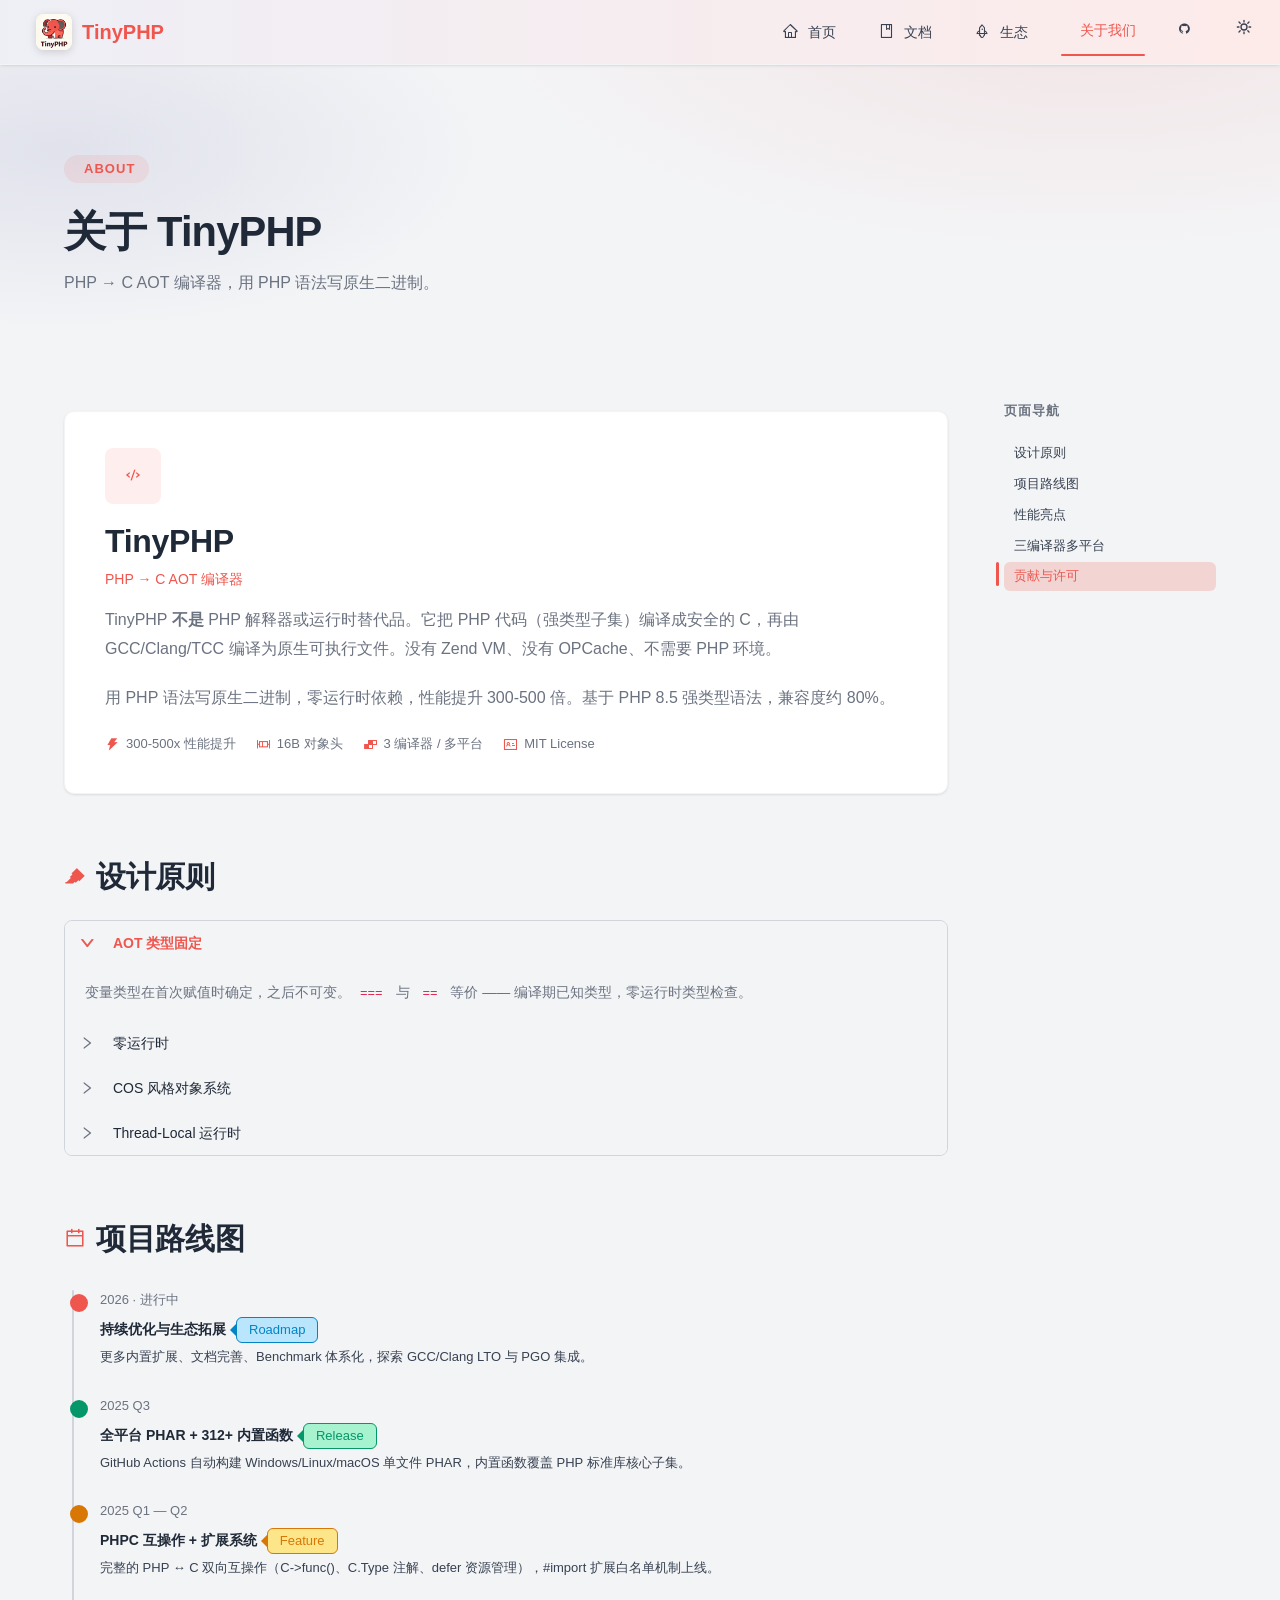
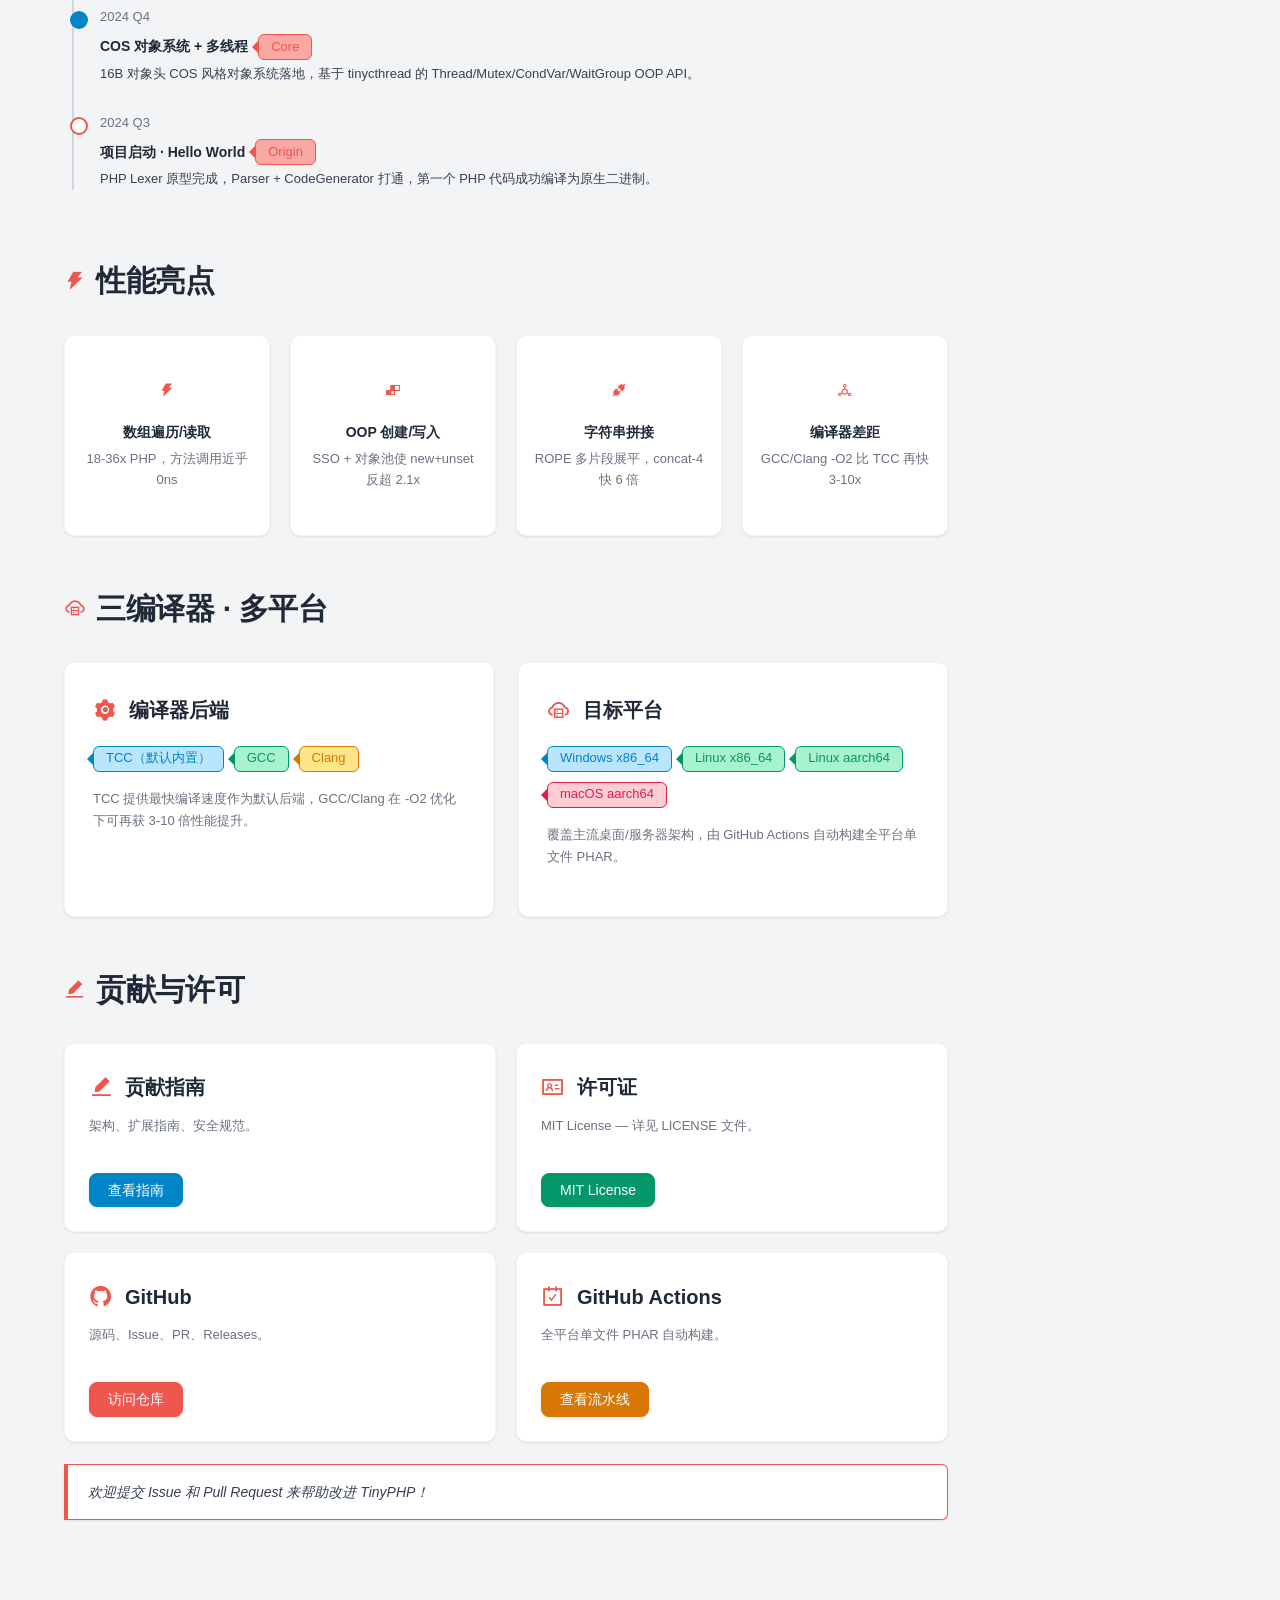
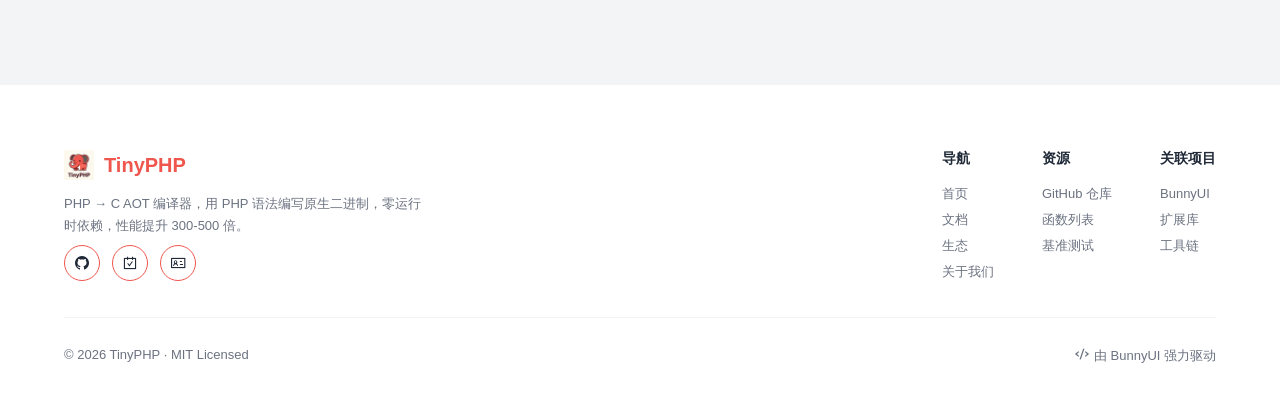
==== about.html @ 9f5d20fa "优化部分样式" ====
<!DOCTYPE html>
<html lang="zh-CN">

<head>
    <meta charset="UTF-8">
    <meta name="viewport" content="width=device-width, initial-scale=1.0">
    <title>关于我们 · TinyPHP</title>
    <meta name="keywords" content="TinyPHP 关于,设计原则,性能,编译器,平台,贡献,许可">
    <meta name="description" content="了解 TinyPHP 的项目定位、设计原则、性能亮点、编译器与平台支持，以及贡献与许可信息。">
    <!-- hash 路由：地址栏使用 入口页#/目标路径，刷新不丢失状态 -->
    <meta name="bny-spa-mode" content="hash">
    <link rel="icon" href="assets/img/TinyPHP.ico" type="image/x-icon">
    <link rel="apple-touch-icon" href="assets/img/TinyPHP.png">
    <script>
        (function () {
            var t;
            try { t = localStorage.getItem('tphp-theme'); } catch (e) { }
            // auto 或无值 → 跟随系统；light/dark → 固定
            if (t !== 'light' && t !== 'dark') {
                t = (window.matchMedia && window.matchMedia('(prefers-color-scheme: dark)').matches) ? 'dark' : 'light';
            }
            if (t === 'dark') document.documentElement.classList.add('dark');
        })();
    </script>
    <link rel="stylesheet" href="assets/prismjs/prism.css">
    <script src="assets/prismjs/prism.js"></script>
    <link rel="stylesheet" href="assets/bunny/bunny.css">
    <link rel="stylesheet" href="assets/css/theme.css?v=5">
    <script src="assets/bunny/bunny.js?v=2"></script>
    <link rel="stylesheet" href="assets/ext/spa.css">
    <script src="assets/ext/spa.js?v=2"></script>
    <link rel="stylesheet" href="assets/css/site.css?v=6">
    <link rel="stylesheet" href="assets/css/docs.css?v=6">
    <link bny-spa rel="stylesheet" href="assets/css/about.css?v=5">
</head>

<body hx-ext="bny-spa">

    <!-- ==================== 共享 Shell 勿散改 ==================== -->
    <header class="site-header">
        <div hx-ext="bny-nav" color="white">
            <div class="head">
                <a class="logo-box" href="index.html">
                    <span class="logo"><img src="assets/img/TinyPHP.png" alt="TinyPHP"></span>
                    <span>TinyPHP</span>
                </a>
            </div>
            <ul class="menu">
                <li><a class="trigger" href="index.html"><i class="bny-icon icon-home"></i><span>首页</span></a></li>
                <li><a class="trigger" href="docs.html"><i class="bny-icon icon-book"></i><span>文档</span></a></li>
                <li><a class="trigger" href="ecosystem.html"><i class="bny-icon icon-rocket"></i><span>生态</span></a>
                </li>
                <li><a class="trigger" href="about.html"><i class="bny-icon icon-info"></i><span>关于我们</span></a></li>
                <li><a class="trigger" href="https://github.com/KingBes/TinyPHP" target="_blank"
                        rel="noopener noreferrer" bny-spa-skip title="GitHub"><i
                            class="bny-icon icon-github-fill"></i></a></li>
                <li><a class="trigger" href="javascript:void(0)" id="mode-btn" bny-spa-skip title="主题模式 — 点击切换">
                        <span class="mode-icons">
                            <svg class="icon-sun" viewBox="0 0 24 24" fill="none" stroke="currentColor" stroke-width="2"
                                stroke-linecap="round" stroke-linejoin="round">
                                <circle cx="12" cy="12" r="4.5" />
                                <path
                                    d="M12 2v2.5M12 19.5V22M2 12h2.5M19.5 12H22M4.5 4.5l1.8 1.8M17.7 17.7l1.8 1.8M19.5 4.5l-1.8 1.8M6.3 17.7l-1.8 1.8" />
                            </svg>
                            <svg class="icon-moon" viewBox="0 0 24 24" fill="none" stroke="currentColor"
                                stroke-width="2" stroke-linecap="round" stroke-linejoin="round">
                                <path d="M20 14.5A8 8 0 1 1 9.5 4a6.5 6.5 0 0 0 10.5 10.5z" />
                            </svg>
                        </span>
                    </a></li>
            </ul>
        </div>
    </header>

    <main bny-view>
        <!-- ==================== 关于页内容 ==================== -->

        <!-- 页头 -->
        <section class="page-hero">
            <div class="site-container">
                <span class="eyebrow"><i class="bny-icon icon-info"></i> About</span>
                <h1 class="section-title">关于 TinyPHP</h1>
                <p class="section-subtitle">PHP → C AOT 编译器，用 PHP 语法写原生二进制。</p>
            </div>
        </section>

        <!-- 主体双栏 -->
        <section class="section section--tight">
            <div class="site-container">
                <div class="about-layout">
                    <!-- ========== 左侧主内容 ========== -->
                    <div class="about-main">

                        <!-- 项目定位卡 -->
                        <div class="bny-card intro-card">
                            <div class="intro-body">
                                <div class="intro-icon"><i class="bny-icon icon-code"></i></div>
                                <h2 class="intro-title">TinyPHP</h2>
                                <p class="intro-role">PHP → C AOT 编译器</p>
                                <p class="intro-desc">
                                    TinyPHP <strong>不是</strong> PHP 解释器或运行时替代品。它把 PHP 代码（强类型子集）编译成安全的 C，再由 GCC/Clang/TCC
                                    编译为原生可执行文件。没有 Zend VM、没有 OPCache、不需要 PHP 环境。
                                </p>
                                <p class="intro-desc">
                                    用 PHP 语法写原生二进制，零运行时依赖，性能提升 300-500 倍。基于 PHP 8.5 强类型语法，兼容度约 80%。
                                </p>
                                <div class="intro-meta">
                                    <span class="meta-line"><i class="bny-icon icon-thunderbolt-fill"></i> 300-500x
                                        性能提升</span>
                                    <span class="meta-line"><i class="bny-icon icon-boxplot"></i> 16B 对象头</span>
                                    <span class="meta-line"><i class="bny-icon icon-build-fill"></i> 3 编译器 / 多平台</span>
                                    <span class="meta-line"><i class="bny-icon icon-idcard"></i> MIT License</span>
                                </div>
                            </div>
                        </div>

                        <!-- 设计原则 -->
                        <div class="about-section" id="principles">
                            <div class="about-section-head">
                                <i class="bny-icon icon-highlight-fill"></i>
                                <h2>设计原则</h2>
                            </div>
                            <div hx-ext="bny-collapse" class="about-collapse">
                                <div class="item show">
                                    <div class="title">AOT 类型固定</div>
                                    <div class="content">
                                        <p>变量类型在首次赋值时确定，之后不可变。<code>===</code> 与 <code>==</code> 等价 —— 编译期已知类型，零运行时类型检查。
                                        </p>
                                    </div>
                                </div>
                                <div class="item">
                                    <div class="title">零运行时</div>
                                    <div class="content">
                                        <p>无 Zend VM、无 OPCache、无解释器。生成纯 C 代码，由系统编译器产出独立二进制，目标机器无需任何 PHP 运行时。</p>
                                    </div>
                                </div>
                                <div class="item">
                                    <div class="title">COS 风格对象系统</div>
                                    <div class="content">
                                        <p>对象头仅 16 字节（比 PHP ~80B 精简 5 倍），struct 嵌套继承零开销，VTable 直接函数指针调用，作用域结束自动
                                            <code>__destruct</code>。
                                        </p>
                                    </div>
                                </div>
                                <div class="item">
                                    <div class="title">Thread-Local 运行时</div>
                                    <div class="content">
                                        <p>每线程独立 str_pool/arr_pool/obj_pool，无锁竞争。基于 tinycthread 跨平台线程库，提供 OOP 风格
                                            Thread/Mutex/CondVar/WaitGroup API。</p>
                                    </div>
                                </div>
                            </div>
                        </div>

                        <!-- 项目路线图 -->
                        <div class="about-section" id="roadmap">
                            <div class="about-section-head">
                                <i class="bny-icon icon-calendar"></i>
                                <h2>项目路线图</h2>
                            </div>
                            <div class="bny-timeline about-timeline">
                                <div class="bny-timeline-item is-primary">
                                    <div class="bny-timeline-node"></div>
                                    <div class="bny-timestamp">2026 · 进行中</div>
                                    <div class="bny-timeline-title">
                                        持续优化与生态拓展
                                        <span class="bny-tag" color="blue">Roadmap</span>
                                    </div>
                                    <div class="bny-timeline-content">
                                        更多内置扩展、文档完善、Benchmark 体系化，探索 GCC/Clang LTO 与 PGO 集成。
                                    </div>
                                </div>
                                <div class="bny-timeline-item is-success">
                                    <div class="bny-timeline-node"></div>
                                    <div class="bny-timestamp">2025 Q3</div>
                                    <div class="bny-timeline-title">
                                        全平台 PHAR + 312+ 内置函数
                                        <span class="bny-tag" color="green">Release</span>
                                    </div>
                                    <div class="bny-timeline-content">
                                        GitHub Actions 自动构建 Windows/Linux/macOS 单文件 PHAR，内置函数覆盖 PHP 标准库核心子集。
                                    </div>
                                </div>
                                <div class="bny-timeline-item is-warning">
                                    <div class="bny-timeline-node"></div>
                                    <div class="bny-timestamp">2025 Q1 — Q2</div>
                                    <div class="bny-timeline-title">
                                        PHPC 互操作 + 扩展系统
                                        <span class="bny-tag" color="yellow">Feature</span>
                                    </div>
                                    <div class="bny-timeline-content">
                                        完整的 PHP ↔ C 双向互操作（C-&gt;func()、C.Type 注解、defer 资源管理），#import 扩展白名单机制上线。
                                    </div>
                                </div>
                                <div class="bny-timeline-item is-info">
                                    <div class="bny-timeline-node"></div>
                                    <div class="bny-timestamp">2024 Q4</div>
                                    <div class="bny-timeline-title">
                                        COS 对象系统 + 多线程
                                        <span class="bny-tag">Core</span>
                                    </div>
                                    <div class="bny-timeline-content">
                                        16B 对象头 COS 风格对象系统落地，基于 tinycthread 的 Thread/Mutex/CondVar/WaitGroup OOP API。
                                    </div>
                                </div>
                                <div class="bny-timeline-item">
                                    <div class="bny-timeline-node"></div>
                                    <div class="bny-timestamp">2024 Q3</div>
                                    <div class="bny-timeline-title">
                                        项目启动 · Hello World
                                        <span class="bny-tag">Origin</span>
                                    </div>
                                    <div class="bny-timeline-content">
                                        PHP Lexer 原型完成，Parser + CodeGenerator 打通，第一个 PHP 代码成功编译为原生二进制。
                                    </div>
                                </div>
                            </div>
                        </div>

                        <!-- 性能亮点 -->
                        <div class="about-section" id="performance">
                            <div class="about-section-head">
                                <i class="bny-icon icon-thunderbolt-fill"></i>
                                <h2>性能亮点</h2>
                            </div>
                            <div class="perf-grid">
                                <div class="bny-card perf-card" model="transition">
                                    <div class="body">
                                        <div class="perf-icon"><i class="bny-icon icon-thunderbolt-fill"></i></div>
                                        <h3 class="perf-title">数组遍历/读取</h3>
                                        <p class="perf-desc">18-36x PHP，方法调用近乎 0ns</p>
                                    </div>
                                </div>
                                <div class="bny-card perf-card" model="transition">
                                    <div class="body">
                                        <div class="perf-icon"><i class="bny-icon icon-build-fill"></i></div>
                                        <h3 class="perf-title">OOP 创建/写入</h3>
                                        <p class="perf-desc">SSO + 对象池使 new+unset 反超 2.1x</p>
                                    </div>
                                </div>
                                <div class="bny-card perf-card" model="transition">
                                    <div class="body">
                                        <div class="perf-icon"><i class="bny-icon icon-api-fill"></i></div>
                                        <h3 class="perf-title">字符串拼接</h3>
                                        <p class="perf-desc">ROPE 多片段展平，concat-4 快 6 倍</p>
                                    </div>
                                </div>
                                <div class="bny-card perf-card" model="transition">
                                    <div class="body">
                                        <div class="perf-icon"><i class="bny-icon icon-deploymentunit"></i></div>
                                        <h3 class="perf-title">编译器差距</h3>
                                        <p class="perf-desc">GCC/Clang -O2 比 TCC 再快 3-10x</p>
                                    </div>
                                </div>
                            </div>
                        </div>

                        <!-- 三编译器四平台 -->
                        <div class="about-section" id="platforms">
                            <div class="about-section-head">
                                <i class="bny-icon icon-cloud-server"></i>
                                <h2>三编译器 · 多平台</h2>
                            </div>
                            <div class="platform-grid">
                                <div class="bny-card platform-card" model="transition">
                                    <div class="body">
                                        <div class="platform-head">
                                            <i class="bny-icon icon-setting-fill"></i>
                                            <h3>编译器后端</h3>
                                        </div>
                                        <div class="platform-tags">
                                            <span class="bny-tag" color="blue">TCC（默认内置）</span>
                                            <span class="bny-tag" color="green">GCC</span>
                                            <span class="bny-tag" color="yellow">Clang</span>
                                        </div>
                                        <p class="platform-desc">TCC 提供最快编译速度作为默认后端，GCC/Clang 在 -O2 优化下可再获 3-10 倍性能提升。
                                        </p>
                                    </div>
                                </div>
                                <div class="bny-card platform-card" model="transition">
                                    <div class="body">
                                        <div class="platform-head">
                                            <i class="bny-icon icon-cloud-server"></i>
                                            <h3>目标平台</h3>
                                        </div>
                                        <div class="platform-tags">
                                            <span class="bny-tag" color="blue">Windows x86_64</span>
                                            <span class="bny-tag" color="green">Linux x86_64</span>
                                            <span class="bny-tag" color="green">Linux aarch64</span>
                                            <span class="bny-tag" color="red">macOS aarch64</span>
                                        </div>
                                        <p class="platform-desc">覆盖主流桌面/服务器架构，由 GitHub Actions 自动构建全平台单文件 PHAR。</p>
                                    </div>
                                </div>
                            </div>
                        </div>

                        <!-- 贡献与许可 -->
                        <div class="about-section" id="contribute">
                            <div class="about-section-head">
                                <i class="bny-icon icon-edit-fill"></i>
                                <h2>贡献与许可</h2>
                            </div>
                            <div class="links-matrix">
                                <a class="bny-card link-card" model="transition"
                                    href="https://github.com/KingBes/TinyPHP/blob/main/CONTRIBUTING.md" target="_blank"
                                    rel="noopener noreferrer" bny-spa-skip>
                                    <div class="body">
                                        <div class="link-head">
                                            <i class="bny-icon icon-edit-fill"></i>
                                            <span class="link-title">贡献指南</span>
                                        </div>
                                        <span class="link-desc">架构、扩展指南、安全规范。</span>
                                        <button class="bny-btn" color="blue" type="button">查看指南</button>
                                    </div>
                                </a>
                                <a class="bny-card link-card" model="transition"
                                    href="https://github.com/KingBes/TinyPHP/blob/main/LICENSE" target="_blank"
                                    rel="noopener noreferrer" bny-spa-skip>
                                    <div class="body">
                                        <div class="link-head">
                                            <i class="bny-icon icon-idcard"></i>
                                            <span class="link-title">许可证</span>
                                        </div>
                                        <span class="link-desc">MIT License — 详见 LICENSE 文件。</span>
                                        <button class="bny-btn" color="green" type="button">MIT License</button>
                                    </div>
                                </a>
                                <a class="bny-card link-card" model="transition"
                                    href="https://github.com/KingBes/TinyPHP" target="_blank" rel="noopener noreferrer"
                                    bny-spa-skip>
                                    <div class="body">
                                        <div class="link-head">
                                            <i class="bny-icon icon-github-fill"></i>
                                            <span class="link-title">GitHub</span>
                                        </div>
                                        <span class="link-desc">源码、Issue、PR、Releases。</span>
                                        <button class="bny-btn" type="button">访问仓库</button>
                                    </div>
                                </a>
                                <a class="bny-card link-card" model="transition"
                                    href="https://github.com/KingBes/TinyPHP/actions" target="_blank"
                                    rel="noopener noreferrer" bny-spa-skip>
                                    <div class="body">
                                        <div class="link-head">
                                            <i class="bny-icon icon-carryout"></i>
                                            <span class="link-title">GitHub Actions</span>
                                        </div>
                                        <span class="link-desc">全平台单文件 PHAR 自动构建。</span>
                                        <button class="bny-btn" color="yellow" type="button">查看流水线</button>
                                    </div>
                                </a>
                            </div>

                            <blockquote class="bny-blockquote" style="margin-top: 32px;">
                                欢迎提交 Issue 和 Pull Request 来帮助改进 TinyPHP！
                            </blockquote>
                        </div>

                    </div>

                    <!-- ========== 右侧锚点导航 ========== -->
                    <aside class="about-aside">
                        <p class="aside-title">页面导航</p>
                        <div hx-ext="bny-anchor" rail class="anchor-box">
                            <div class="link" anchor="#principles">设计原则</div>
                            <div class="link" anchor="#roadmap">项目路线图</div>
                            <div class="link" anchor="#performance">性能亮点</div>
                            <div class="link" anchor="#platforms">三编译器多平台</div>
                            <div class="link" anchor="#contribute">贡献与许可</div>
                        </div>
                    </aside>

                </div>
            </div>
        </section>

    </main>

    <!-- ==================== 共享页脚 ==================== -->
    <footer class="site-footer">
        <div class="site-container">
            <div class="footer-grid">
                <div class="footer-brand">
                    <div class="logo-line"><img src="assets/img/TinyPHP.png" alt="TinyPHP"><span>TinyPHP</span></div>
                    <p>PHP → C AOT 编译器，用 PHP 语法编写原生二进制，零运行时依赖，性能提升 300-500 倍。</p>
                    <div class="footer-social">
                        <a class="bny-btn" model="border circle" href="https://github.com/KingBes/TinyPHP"
                            target="_blank" rel="noopener noreferrer" bny-spa-skip title="GitHub"><i
                                class="bny-icon icon-github-fill"></i></a>
                        <a class="bny-btn" model="border circle" href="https://github.com/KingBes/TinyPHP/actions"
                            target="_blank" rel="noopener noreferrer" bny-spa-skip title="CI 构建"><i
                                class="bny-icon icon-carryout"></i></a>
                        <a class="bny-btn" model="border circle"
                            href="https://github.com/KingBes/TinyPHP/blob/main/LICENSE" target="_blank"
                            rel="noopener noreferrer" bny-spa-skip title="MIT 许可证"><i
                                class="bny-icon icon-idcard"></i></a>
                    </div>
                </div>
                <div class="footer-links">
                    <div class="footer-col">
                        <h4>导航</h4><a href="index.html">首页</a><a href="docs.html">文档</a><a
                            href="ecosystem.html">生态</a><a href="about.html">关于我们</a>
                    </div>
                    <div class="footer-col">
                        <h4>资源</h4><a href="https://github.com/KingBes/TinyPHP" target="_blank"
                            rel="noopener noreferrer" bny-spa-skip>GitHub 仓库</a><a
                            href="https://github.com/KingBes/TinyPHP/blob/main/FUNCTIONS.md" target="_blank"
                            rel="noopener noreferrer" bny-spa-skip>函数列表</a><a
                            href="https://github.com/KingBes/TinyPHP/blob/main/BENCHMARK_RESULTS.md" target="_blank"
                            rel="noopener noreferrer" bny-spa-skip>基准测试</a>
                    </div>
                    <div class="footer-col">
                        <h4>关联项目</h4><a href="https://github.com/workbunny/bunny.ui" target="_blank"
                            rel="noopener noreferrer" bny-spa-skip>BunnyUI</a><a href="ecosystem.html">扩展库</a><a
                            href="ecosystem.html">工具链</a>
                    </div>
                </div>
            </div>
            <div class="footer-bottom">
                <span>© 2026 TinyPHP · MIT Licensed</span>
                <span><i class="bny-icon icon-code"></i> 由 BunnyUI 强力驱动</span>
            </div>
        </div>
    </footer>

    <script src="assets/js/site.js?v=10"></script>
</body>

</html>
---- assets/prismjs/prism.css ----
/* PrismJS 1.30.0
https://prismjs.com/download#themes=prism&languages=markup+css+clike+javascript+markup-templating+php */
code[class*=language-],pre[class*=language-]{color:#000;background:0 0;text-shadow:0 1px #fff;font-family:Consolas,Monaco,'Andale Mono','Ubuntu Mono',monospace;font-size:1em;text-align:left;white-space:pre;word-spacing:normal;word-break:normal;word-wrap:normal;line-height:1.5;-moz-tab-size:4;-o-tab-size:4;tab-size:4;-webkit-hyphens:none;-moz-hyphens:none;-ms-hyphens:none;hyphens:none}code[class*=language-] ::-moz-selection,code[class*=language-]::-moz-selection,pre[class*=language-] ::-moz-selection,pre[class*=language-]::-moz-selection{text-shadow:none;background:#b3d4fc}code[class*=language-] ::selection,code[class*=language-]::selection,pre[class*=language-] ::selection,pre[class*=language-]::selection{text-shadow:none;background:#b3d4fc}@media print{code[class*=language-],pre[class*=language-]{text-shadow:none}}pre[class*=language-]{padding:1em;margin:.5em 0;overflow:auto}:not(pre)>code[class*=language-],pre[class*=language-]{background:#f5f2f0}:not(pre)>code[class*=language-]{padding:.1em;border-radius:.3em;white-space:normal}.token.cdata,.token.comment,.token.doctype,.token.prolog{color:#708090}.token.punctuation{color:#999}.token.namespace{opacity:.7}.token.boolean,.token.constant,.token.deleted,.token.number,.token.property,.token.symbol,.token.tag{color:#905}.token.attr-name,.token.builtin,.token.char,.token.inserted,.token.selector,.token.string{color:#690}.language-css .token.string,.style .token.string,.token.entity,.token.operator,.token.url{color:#9a6e3a;background:hsla(0,0%,100%,.5)}.token.atrule,.token.attr-value,.token.keyword{color:#07a}.token.class-name,.token.function{color:#dd4a68}.token.important,.token.regex,.token.variable{color:#e90}.token.bold,.token.important{font-weight:700}.token.italic{font-style:italic}.token.entity{cursor:help}
---- assets/bunny/bunny.css ----
html{--default: #5E4F42;--default-middle: #7D6E5E;--default-shallow: #B8A898;--green: #059669;--green-middle: #10B981;--green-shallow: #A7F3D0;--blue: #0284C7;--blue-middle: #38BDF8;--blue-shallow: #BAE6FD;--yellow: #D97706;--yellow-middle: #F59E0B;--yellow-shallow: #FDE68A;--red: #E11D48;--red-middle: #FB7185;--red-shallow: #FECDD3;--gray: #9CA3AF;--gray-middle: #D1D5DB;--gray-shallow: #F3F4F6;--white: #FFFFFF;--white-middle: #F9FAFB;--white-shallow: #F3F4F6;--black: #1F2937;--black-middle: #374151;--black-shallow: #6B7280;--white-common: #FFFFFF;--white-common-middle: #F9FAFB;--white-common-shallow: #F3F4F6;--black-common: #1F2937;--black-common-middle: #374151;--black-common-shallow: #6B7280;--default-alpha-10: rgba(94, 79, 66, .1);--default-alpha-20: rgba(94, 79, 66, .2);--default-alpha-30: rgba(94, 79, 66, .3);--green-alpha-10: rgba(5, 150, 105, .08);--green-alpha-20: rgba(5, 150, 105, .15);--blue-alpha-10: rgba(2, 132, 199, .08);--yellow-alpha-10: rgba(217, 119, 6, .08);--red-alpha-10: rgba(225, 29, 72, .08);--black-alpha-05: rgba(0, 0, 0, .05);--black-alpha-08: rgba(0, 0, 0, .08);--black-alpha-10: rgba(0, 0, 0, .1);--black-alpha-15: rgba(0, 0, 0, .15);--black-alpha-20: rgba(0, 0, 0, .2);--black-alpha-25: rgba(0, 0, 0, .25);--black-alpha-30: rgba(0, 0, 0, .3);--white-alpha-05: rgba(255, 255, 255, .05);--white-alpha-08: rgba(255, 255, 255, .08);--white-alpha-12: rgba(255, 255, 255, .12);--white-alpha-15: rgba(255, 255, 255, .15);--white-alpha-20: rgba(255, 255, 255, .2);--white-alpha-50: rgba(255, 255, 255, .5);--white-alpha-85: rgba(255, 255, 255, .85);--font-size: 14px;--font-size-xs: 12px;--font-size-sm: 13px;--font-size-16: 16px;--font-size-18: 18px;--font-size-20: 20px;--font-size-24: 24px;--font-size-32: 32px;--line-height: 1.6;--line-height-heading: 1.3;--font-weight-normal: 400;--font-weight-medium: 500;--font-weight-semibold: 600;--font-weight-bold: 700;--border-radius: 8px;--border-radius-sm: 6px;--border-radius-8: 10px;--border-radius-15: 16px;--border-radius-full: 9999px;--transition: all .2s cubic-bezier(.4, 0, .2, 1);--transition-slow: all .3s cubic-bezier(.4, 0, .2, 1);--transition-fast: all .15s cubic-bezier(.4, 0, .2, 1);--transform3d-200: translate3d(2px, 0, 0);--transform3d-500: translate3d(5px, 0, 0);--transform3d-020: translate3d(0, 2px, 0);--transform3d-050: translate3d(0, 5px, 0);--transform3d-002: translate3d(0, 0, 2px);--transform3d-005: translate3d(0, 0, 5px);--box-shadow-005: 0 1px 3px 0 rgba(0, 0, 0, .08), 0 1px 2px -1px rgba(0, 0, 0, .08);--box-shadow-055: 0 8px 24px -4px rgba(0, 0, 0, .12), 0 4px 8px -4px rgba(0, 0, 0, .08);--box-shadow-hover-005: 0 4px 12px -2px rgba(0, 0, 0, .12), 0 2px 4px -2px rgba(0, 0, 0, .08);--box-shadow-hover-055: 0 12px 32px -6px rgba(0, 0, 0, .15), 0 6px 12px -4px rgba(0, 0, 0, .1);--focus-ring: 0 0 0 3px var(--default-alpha-20);--focus-ring-offset: 2px}::view-transition-old(*){animation:none}::view-transition-new(*){animation:clip .3s ease-in}::view-transition-old(root){z-index:1}::view-transition-new(root){z-index:9999}html.dark{--white: #1A1A1A;--white-middle: #242424;--white-shallow: #2E2E2E;--black: #F5F5F5;--black-middle: #D4D4D4;--black-shallow: #A3A3A3;--green: #10B981;--green-middle: #34D399;--green-shallow: #6EE7B7;--blue: #38BDF8;--blue-middle: #7DD3FC;--blue-shallow: #BAE6FD;--yellow: #F59E0B;--yellow-middle: #FBBF24;--yellow-shallow: #FDE68A;--red: #FB7185;--red-middle: #FDA4AF;--red-shallow: #FECDD3;--gray: #737373;--gray-middle: #525252;--gray-shallow: #404040;--default-alpha-10: rgba(184, 168, 152, .1);--default-alpha-20: rgba(184, 168, 152, .2);--default-alpha-30: rgba(184, 168, 152, .3);--green-alpha-10: rgba(16, 185, 129, .08);--green-alpha-20: rgba(16, 185, 129, .15);--blue-alpha-10: rgba(56, 189, 248, .08);--yellow-alpha-10: rgba(245, 158, 11, .08);--red-alpha-10: rgba(251, 113, 133, .08);--black-alpha-05: rgba(255, 255, 255, .05);--black-alpha-08: rgba(255, 255, 255, .08);--black-alpha-10: rgba(255, 255, 255, .1);--black-alpha-15: rgba(255, 255, 255, .15);--black-alpha-20: rgba(255, 255, 255, .2);--black-alpha-25: rgba(255, 255, 255, .25);--black-alpha-30: rgba(255, 255, 255, .3);--white-alpha-05: rgba(0, 0, 0, .05);--white-alpha-08: rgba(0, 0, 0, .08);--white-alpha-12: rgba(0, 0, 0, .12);--white-alpha-15: rgba(0, 0, 0, .15);--white-alpha-20: rgba(0, 0, 0, .2);--white-alpha-50: rgba(0, 0, 0, .5);--white-alpha-85: rgba(0, 0, 0, .85)}html.dark::view-transition-old(*){animation:clip .3s ease-in reverse}html.dark::view-transition-new(*){animation:none}html.dark::view-transition-old(root){z-index:9999}html.dark::view-transition-new(root){z-index:1}body{background-color:var(--white);color:var(--black);font-size:var(--font-size);line-height:var(--line-height);font-family:Inter,Microsoft YaHei,-apple-system,Roboto,PingFang SC,Helvetica Neue,Arial,sans-serif;-webkit-font-smoothing:antialiased;-moz-osx-font-smoothing:grayscale}html,body,div,ul,li,p,dl,dt,dd,ol,form,input,textarea,th,td,select,pre,blockquote{margin:0;padding:0}*,*:before,*:after{box-sizing:border-box}html,body{min-height:100%;margin:0 auto}ul,ol{list-style:none}img{border:none;vertical-align:middle;max-width:100%;max-height:100%}a{text-decoration:none;color:var(--default);transition:color var(--transition-fast)}a:hover{color:var(--default-middle);text-decoration:underline;text-underline-offset:2px;text-decoration-color:var(--default-shallow)}table{border-collapse:collapse;table-layout:fixed}input,textarea{outline:none;border:none}input:focus-visible,textarea:focus-visible,select:focus-visible{box-shadow:var(--focus-ring)}textarea{resize:none;overflow:auto}h1,h2,h3,h4,h5,h6{font-weight:var(--font-weight-semibold);line-height:var(--line-height-heading);color:var(--black)}h1{font-size:var(--font-size-32);margin:28px 0 20px;font-weight:var(--font-weight-bold);letter-spacing:-.02em}h2{font-size:var(--font-size-24);margin:24px 0 16px;letter-spacing:-.01em}h3{font-size:var(--font-size-20);margin:20px 0 14px}h4{font-size:var(--font-size-18);margin:18px 0 12px}h5{font-size:var(--font-size-16);margin:16px 0 10px}h6{font-size:var(--font-size);margin:14px 0 8px;color:var(--black-middle)}p{margin:10px 0}::selection{background-color:var(--default-alpha-20);color:var(--default)}::-webkit-scrollbar{width:8px;height:8px}::-webkit-scrollbar-thumb{background:var(--gray);border-radius:var(--border-radius-full);border:2px solid transparent;background-clip:content-box}::-webkit-scrollbar-thumb:hover{background:var(--gray-middle);border:2px solid transparent;background-clip:content-box}::-webkit-scrollbar-track{background:transparent}.text-green{color:var(--green)}.text-blue{color:var(--blue)}.text-yellow{color:var(--yellow)}.text-red{color:var(--red)}.text-black{color:var(--black-common)}.text-white{color:var(--white-common)}.bg-green{background-color:var(--green)}.bg-blue{background-color:var(--blue)}.bg-yellow{background-color:var(--yellow)}.bg-red{background-color:var(--red)}.bg-black{background-color:var(--black-common)}.bg-white{background-color:var(--white-common)}.bny-anim-scale{animation:anim-scale .25s cubic-bezier(.4,0,.2,1);animation-fill-mode:forwards}@keyframes anim-scale{0%{transform:scale(0);opacity:0}to{transform:scale(1);opacity:1}}.bny-anim-scaleOut{animation:anim-scaleOut .2s cubic-bezier(.4,0,.2,1);animation-fill-mode:forwards}@keyframes anim-scaleOut{0%{transform:scale(1);opacity:1}to{transform:scale(.8);opacity:0}}.bny-anim-rotate{animation:anim-spin .8s linear infinite}@keyframes anim-spin{0%{transform:rotate(0)}to{transform:rotate(360deg)}}.bny-anim-left{animation:anim-left .25s cubic-bezier(.4,0,.2,1);animation-fill-mode:forwards}@keyframes anim-left{0%{transform:translate(-100%);opacity:0}to{transform:translate(0);opacity:1}}.bny-anim-leftOut{animation:anim-leftOut .2s cubic-bezier(.4,0,.2,1);animation-fill-mode:forwards}@keyframes anim-leftOut{0%{transform:translate(0);opacity:1}to{transform:translate(-100%);opacity:0}}.bny-anim-right{animation:anim-right .25s cubic-bezier(.4,0,.2,1);animation-fill-mode:forwards}@keyframes anim-right{0%{transform:translate(100%);opacity:0}to{transform:translate(0);opacity:1}}.bny-anim-rightOut{animation:anim-rightOut .2s cubic-bezier(.4,0,.2,1);animation-fill-mode:forwards}@keyframes anim-rightOut{0%{transform:translate(0);opacity:1}to{transform:translate(100%);opacity:0}}.bny-anim-up{animation:anim-up .25s cubic-bezier(.4,0,.2,1);animation-fill-mode:forwards}@keyframes anim-up{0%{transform:translateY(-100%);opacity:0}to{transform:translateY(0);opacity:1}}.bny-anim-upOut{animation:anim-upOut .2s cubic-bezier(.4,0,.2,1);animation-fill-mode:forwards}@keyframes anim-upOut{0%{transform:translateY(0);opacity:1}to{transform:translateY(-100%);opacity:0}}.bny-anim-down{animation:anim-down .25s cubic-bezier(.4,0,.2,1);animation-fill-mode:forwards}@keyframes anim-down{0%{transform:translateY(100%);opacity:0}to{transform:translateY(0);opacity:1}}.bny-anim-downOut{animation:anim-downOut .2s cubic-bezier(.4,0,.2,1);animation-fill-mode:forwards}@keyframes anim-downOut{0%{transform:translateY(0);opacity:1}to{transform:translateY(100%);opacity:0}}@font-face{font-family:bny-icon;src:url(./font/iconfont.BUOJf-Tt.woff2?t=1772789688481) format("woff2"),url(./font/iconfont.BVnyuKWr.woff?t=1772789688481) format("woff"),url(./font/iconfont.DZ3zQbkR.ttf?t=1772789688481) format("truetype")}.bny-icon{font-family:bny-icon!important;font-size:16px;font-style:normal;-webkit-font-smoothing:antialiased;-moz-osx-font-smoothing:grayscale}.icon-bunny:before{content:""}.icon-folder:before{content:""}.icon-alert-fill:before{content:""}.icon-folder-open:before{content:""}.icon-api-fill:before{content:""}.icon-folder-add:before{content:""}.icon-highlight-fill:before{content:""}.icon-deploymentunit:before{content:""}.icon-phone-fill:before{content:""}.icon-accountbook:before{content:""}.icon-edit-fill:before{content:""}.icon-contacts:before{content:""}.icon-pushpin-fill:before{content:""}.icon-carryout:before{content:""}.icon-rocket-fill:before{content:""}.icon-calendar-check:before{content:""}.icon-thunderbolt-fill:before{content:""}.icon-calendar:before{content:""}.icon-tag-fill:before{content:""}.icon-scan:before{content:""}.icon-wrench-fill:before{content:""}.icon-select:before{content:""}.icon-tags-fill:before{content:""}.icon-boxplot:before{content:""}.icon-bank-fill:before{content:""}.icon-build:before{content:""}.icon-camera-fill:before{content:""}.icon-sliders:before{content:""}.icon-error-fill:before{content:""}.icon-laptop:before{content:""}.icon-crown-fill:before{content:""}.icon-barcode:before{content:""}.icon-mail-fill:before{content:""}.icon-camera:before{content:""}.icon-car-fill:before{content:""}.icon-cluster:before{content:""}.icon-printer-fill:before{content:""}.icon-gateway:before{content:""}.icon-shop-fill:before{content:""}.icon-car:before{content:""}.icon-setting-fill:before{content:""}.icon-printer:before{content:""}.icon-USB-fill:before{content:""}.icon-read:before{content:""}.icon-golden-fill:before{content:""}.icon-cloud-server:before{content:""}.icon-build-fill:before{content:""}.icon-cloud-upload:before{content:""}.icon-boxplot-fill:before{content:""}.icon-cloud:before{content:""}.icon-sliders-fill:before{content:""}.icon-cloud-download:before{content:""}.icon-alibaba:before{content:""}.icon-cloud-sync:before{content:""}.icon-antdesign:before{content:""}.icon-video:before{content:""}.icon-ant-cloud:before{content:""}.icon-notification:before{content:""}.icon-behance:before{content:""}.icon-sound:before{content:""}.icon-googleplus:before{content:""}.icon-radarchart:before{content:""}.icon-medium:before{content:""}.icon-qrcode:before{content:""}.icon-google:before{content:""}.icon-fund:before{content:""}.icon-IE:before{content:""}.icon-image:before{content:""}.icon-amazon:before{content:""}.icon-mail:before{content:""}.icon-slack:before{content:""}.icon-table:before{content:""}.icon-alipay:before{content:""}.icon-idcard:before{content:""}.icon-taobao:before{content:""}.icon-creditcard:before{content:""}.icon-zhihu:before{content:""}.icon-heart:before{content:""}.icon-HTML:before{content:""}.icon-block:before{content:""}.icon-linkedin:before{content:""}.icon-error:before{content:""}.icon-yahoo:before{content:""}.icon-star:before{content:""}.icon-facebook:before{content:""}.icon-gold:before{content:""}.icon-skype:before{content:""}.icon-heatmap:before{content:""}.icon-CodeSandbox:before{content:""}.icon-wifi:before{content:""}.icon-chrome:before{content:""}.icon-attachment:before{content:""}.icon-codepen:before{content:""}.icon-edit:before{content:""}.icon-aliwangwang:before{content:""}.icon-key:before{content:""}.icon-apple:before{content:""}.icon-api:before{content:""}.icon-android:before{content:""}.icon-disconnect:before{content:""}.icon-sketch:before{content:""}.icon-highlight:before{content:""}.icon-Gitlab:before{content:""}.icon-monitor:before{content:""}.icon-dribbble:before{content:""}.icon-link:before{content:""}.icon-instagram:before{content:""}.icon-man:before{content:""}.icon-reddit:before{content:""}.icon-percentage:before{content:""}.icon-windows:before{content:""}.icon-pushpin:before{content:""}.icon-yuque:before{content:""}.icon-phone:before{content:""}.icon-Youtube:before{content:""}.icon-shake:before{content:""}.icon-Gitlab-fill:before{content:""}.icon-tag:before{content:""}.icon-dropbox:before{content:""}.icon-wrench:before{content:""}.icon-dingtalk:before{content:""}.icon-tags:before{content:""}.icon-android-fill:before{content:""}.icon-scissor:before{content:""}.icon-apple-fill:before{content:""}.icon-mr:before{content:""}.icon-HTML-fill:before{content:""}.icon-share:before{content:""}.icon-windows-fill:before{content:""}.icon-branches:before{content:""}.icon-QQ:before{content:""}.icon-fork:before{content:""}.icon-twitter:before{content:""}.icon-shrink:before{content:""}.icon-skype-fill:before{content:""}.icon-arrawsalt:before{content:""}.icon-weibo:before{content:""}.icon-verticalright:before{content:""}.icon-yuque-fill:before{content:""}.icon-verticalleft:before{content:""}.icon-Youtube-fill:before{content:""}.icon-right:before{content:""}.icon-yahoo-fill:before{content:""}.icon-left:before{content:""}.icon-wechat-fill:before{content:""}.icon-up:before{content:""}.icon-chrome-fill:before{content:""}.icon-down:before{content:""}.icon-alipay-circle-fill:before{content:""}.icon-fullscreen:before{content:""}.icon-aliwangwang-fill:before{content:""}.icon-fullscreen-exit:before{content:""}.icon-behance-circle-fill:before{content:""}.icon-doubleleft:before{content:""}.icon-amazon-circle-fill:before{content:""}.icon-doubleright:before{content:""}.icon-codepen-circle-fill:before{content:""}.icon-arrowright:before{content:""}.icon-CodeSandbox-circle-f:before{content:""}.icon-arrowup:before{content:""}.icon-dropbox-circle-fill:before{content:""}.icon-arrowleft:before{content:""}.icon-github-fill:before{content:""}.icon-arrowdown:before{content:""}.icon-dribbble-circle-fill:before{content:""}.icon-upload:before{content:""}.icon-googleplus-circle-f:before{content:""}.icon-colum-height:before{content:""}.icon-medium-circle-fill:before{content:""}.icon-vertical-align-botto:before{content:""}.icon-QQ-circle-fill:before{content:""}.icon-vertical-align-middl:before{content:""}.icon-IE-circle-fill:before{content:""}.icon-totop:before{content:""}.icon-google-circle-fill:before{content:""}.icon-vertical-align-top:before{content:""}.icon-dingtalk-circle-fill:before{content:""}.icon-download:before{content:""}.icon-sketch-circle-fill:before{content:""}.icon-sort-descending:before{content:""}.icon-slack-circle-fill:before{content:""}.icon-sort-ascending:before{content:""}.icon-twitter-circle-fill:before{content:""}.icon-fall:before{content:""}.icon-taobao-circle-fill:before{content:""}.icon-swap:before{content:""}.icon-weibo-circle-fill:before{content:""}.icon-stock:before{content:""}.icon-zhihu-circle-fill:before{content:""}.icon-rise:before{content:""}.icon-reddit-circle-fill:before{content:""}.icon-indent:before{content:""}.icon-alipay-square-fill:before{content:""}.icon-outdent:before{content:""}.icon-dingtalk-square-fill:before{content:""}.icon-menu:before{content:""}.icon-CodeSandbox-square-f:before{content:""}.icon-unorderedlist:before{content:""}.icon-behance-square-fill:before{content:""}.icon-orderedlist:before{content:""}.icon-amazon-square-fill:before{content:""}.icon-align-right:before{content:""}.icon-codepen-square-fill:before{content:""}.icon-align-center:before{content:""}.icon-dribbble-square-fill:before{content:""}.icon-align-left:before{content:""}.icon-dropbox-square-fill:before{content:""}.icon-pic-center:before{content:""}.icon-facebook-fill:before{content:""}.icon-pic-right:before{content:""}.icon-googleplus-square-f:before{content:""}.icon-pic-left:before{content:""}.icon-google-square-fill:before{content:""}.icon-bold:before{content:""}.icon-instagram-fill:before{content:""}.icon-font-colors:before{content:""}.icon-IE-square-fill:before{content:""}.icon-exclaimination:before{content:""}.icon-medium-square-fill:before{content:""}.icon-check-circle:before{content:""}.icon-font-size:before{content:""}.icon-linkedin-fill:before{content:""}.icon-CI:before{content:""}.icon-infomation:before{content:""}.icon-QQ-square-fill:before{content:""}.icon-Dollar:before{content:""}.icon-line-height:before{content:""}.icon-reddit-square-fill:before{content:""}.icon-compass:before{content:""}.icon-strikethrough:before{content:""}.icon-twitter-square-fill:before{content:""}.icon-close-circle:before{content:""}.icon-underline:before{content:""}.icon-sketch-square-fill:before{content:""}.icon-frown:before{content:""}.icon-number:before{content:""}.icon-slack-square-fill:before{content:""}.icon-info-circle:before{content:""}.icon-italic:before{content:""}.icon-taobao-square-fill:before{content:""}.icon-left-circle:before{content:""}.icon-code:before{content:""}.icon-weibo-square-fill:before{content:""}.icon-down-circle:before{content:""}.icon-column-width:before{content:""}.icon-zhihu-square-fill:before{content:""}.icon-EURO:before{content:""}.icon-check:before{content:""}.icon-zoomout:before{content:""}.icon-copyright:before{content:""}.icon-ellipsis:before{content:""}.icon-apartment:before{content:""}.icon-minus-circle:before{content:""}.icon-dash:before{content:""}.icon-audio:before{content:""}.icon-meh:before{content:""}.icon-close:before{content:""}.icon-audio-fill:before{content:""}.icon-plus-circle:before{content:""}.icon-enter:before{content:""}.icon-robot:before{content:""}.icon-play-circle:before{content:""}.icon-line:before{content:""}.icon-zoomin:before{content:""}.icon-question-circle:before{content:""}.icon-minus:before{content:""}.icon-robot-fill:before{content:""}.icon-Pound:before{content:""}.icon-question:before{content:""}.icon-bug-fill:before{content:""}.icon-right-circle:before{content:""}.icon-rollback:before{content:""}.icon-bug:before{content:""}.icon-smile:before{content:""}.icon-small-dash:before{content:""}.icon-audiostatic:before{content:""}.icon-trademark:before{content:""}.icon-pause:before{content:""}.icon-comment:before{content:""}.icon-time-circle:before{content:""}.icon-bg-colors:before{content:""}.icon-signal-fill:before{content:""}.icon-timeout:before{content:""}.icon-crown:before{content:""}.icon-verified:before{content:""}.icon-earth:before{content:""}.icon-drag:before{content:""}.icon-shortcut-fill:before{content:""}.icon-YUAN:before{content:""}.icon-desktop:before{content:""}.icon-videocameraadd:before{content:""}.icon-up-circle:before{content:""}.icon-gift:before{content:""}.icon-switchuser:before{content:""}.icon-warning-circle:before{content:""}.icon-stop:before{content:""}.icon-whatsapp:before{content:""}.icon-sync:before{content:""}.icon-fire:before{content:""}.icon-appstoreadd:before{content:""}.icon-transaction:before{content:""}.icon-thunderbolt:before{content:""}.icon-caret-down:before{content:""}.icon-undo:before{content:""}.icon-check-circle-fill:before{content:""}.icon-backward:before{content:""}.icon-redo:before{content:""}.icon-left-circle-fill:before{content:""}.icon-caret-up:before{content:""}.icon-reload:before{content:""}.icon-down-circle-fill:before{content:""}.icon-caret-right:before{content:""}.icon-reloadtime:before{content:""}.icon-minus-circle-fill:before{content:""}.icon-caret-left:before{content:""}.icon-message:before{content:""}.icon-close-circle-fill:before{content:""}.icon-fast-backward:before{content:""}.icon-dashboard:before{content:""}.icon-info-circle-fill:before{content:""}.icon-forward:before{content:""}.icon-issuesclose:before{content:""}.icon-up-circle-fill:before{content:""}.icon-fast-forward:before{content:""}.icon-poweroff:before{content:""}.icon-right-circle-fill:before{content:""}.icon-search:before{content:""}.icon-logout:before{content:""}.icon-plus-circle-fill:before{content:""}.icon-retweet:before{content:""}.icon-piechart:before{content:""}.icon-question-circle-fill:before{content:""}.icon-login:before{content:""}.icon-setting:before{content:""}.icon-EURO-circle-fill:before{content:""}.icon-step-backward:before{content:""}.icon-eye:before{content:""}.icon-frown-fill:before{content:""}.icon-step-forward:before{content:""}.icon-location:before{content:""}.icon-copyright-circle-fil:before{content:""}.icon-swap-right:before{content:""}.icon-edit-square:before{content:""}.icon-CI-circle-fill:before{content:""}.icon-swap-left:before{content:""}.icon-export:before{content:""}.icon-compass-fill:before{content:""}.icon-woman:before{content:""}.icon-save:before{content:""}.icon-Dollar-circle-fill:before{content:""}.icon-plus:before{content:""}.icon-Import:before{content:""}.icon-poweroff-circle-fill:before{content:""}.icon-eyeclose-fill:before{content:""}.icon-appstore:before{content:""}.icon-meh-fill:before{content:""}.icon-eye-close:before{content:""}.icon-close-square:before{content:""}.icon-play-circle-fill:before{content:""}.icon-clear:before{content:""}.icon-down-square:before{content:""}.icon-Pound-circle-fill:before{content:""}.icon-collapse:before{content:""}.icon-layout:before{content:""}.icon-smile-fill:before{content:""}.icon-expand:before{content:""}.icon-left-square:before{content:""}.icon-stop-fill:before{content:""}.icon-deletecolumn:before{content:""}.icon-play-square:before{content:""}.icon-warning-circle-fill:before{content:""}.icon-merge-cells:before{content:""}.icon-control:before{content:""}.icon-time-circle-fill:before{content:""}.icon-subnode:before{content:""}.icon-codelibrary:before{content:""}.icon-trademark-circle-fil:before{content:""}.icon-rotate-left:before{content:""}.icon-detail:before{content:""}.icon-YUAN-circle-fill:before{content:""}.icon-rotate-right:before{content:""}.icon-minus-square:before{content:""}.icon-heart-fill:before{content:""}.icon-insertrowbelow:before{content:""}.icon-plus-square:before{content:""}.icon-piechart-circle-fil:before{content:""}.icon-insertrowabove:before{content:""}.icon-right-square:before{content:""}.icon-dashboard-fill:before{content:""}.icon-table1:before{content:""}.icon-project:before{content:""}.icon-message-fill:before{content:""}.icon-solit-cells:before{content:""}.icon-wallet:before{content:""}.icon-check-square-fill:before{content:""}.icon-formatpainter:before{content:""}.icon-up-square:before{content:""}.icon-down-square-fill:before{content:""}.icon-insertrowright:before{content:""}.icon-calculator:before{content:""}.icon-minus-square-fill:before{content:""}.icon-formatpainter-fill:before{content:""}.icon-interation:before{content:""}.icon-close-square-fill:before{content:""}.icon-insertrowleft:before{content:""}.icon-check-square:before{content:""}.icon-codelibrary-fill:before{content:""}.icon-translate:before{content:""}.icon-border:before{content:""}.icon-left-square-fill:before{content:""}.icon-deleterow:before{content:""}.icon-border-outer:before{content:""}.icon-play-square-fill:before{content:""}.icon-sisternode:before{content:""}.icon-border-top:before{content:""}.icon-up-square-fill:before{content:""}.icon-Field-number:before{content:""}.icon-border-bottom:before{content:""}.icon-right-square-fill:before{content:""}.icon-Field-String:before{content:""}.icon-border-left:before{content:""}.icon-plus-square-fill:before{content:""}.icon-Function:before{content:""}.icon-border-right:before{content:""}.icon-accountbook-fill:before{content:""}.icon-Field-time:before{content:""}.icon-border-inner:before{content:""}.icon-carryout-fill:before{content:""}.icon-GIF:before{content:""}.icon-border-verticle:before{content:""}.icon-calendar-fill:before{content:""}.icon-Partition:before{content:""}.icon-border-horizontal:before{content:""}.icon-calculator-fill:before{content:""}.icon-index:before{content:""}.icon-radius-bottomleft:before{content:""}.icon-interation-fill:before{content:""}.icon-Storedprocedure:before{content:""}.icon-radius-bottomright:before{content:""}.icon-project-fill:before{content:""}.icon-Field-Binary:before{content:""}.icon-radius-upleft:before{content:""}.icon-detail-fill:before{content:""}.icon-Console-SQL:before{content:""}.icon-radius-upright:before{content:""}.icon-save-fill:before{content:""}.icon-icon-test:before{content:""}.icon-radius-setting:before{content:""}.icon-wallet-fill:before{content:""}.icon-aim:before{content:""}.icon-adduser:before{content:""}.icon-control-fill:before{content:""}.icon-compress:before{content:""}.icon-deleteteam:before{content:""}.icon-layout-fill:before{content:""}.icon-expend:before{content:""}.icon-deleteuser:before{content:""}.icon-appstore-fill:before{content:""}.icon-folder-view:before{content:""}.icon-addteam:before{content:""}.icon-mobile-fill:before{content:""}.icon-file-GIF:before{content:""}.icon-user:before{content:""}.icon-tablet-fill:before{content:""}.icon-group:before{content:""}.icon-team:before{content:""}.icon-book-fill:before{content:""}.icon-send:before{content:""}.icon-areachart:before{content:""}.icon-redenvelope-fill:before{content:""}.icon-Report:before{content:""}.icon-linechart:before{content:""}.icon-safetycertificate-f:before{content:""}.icon-View:before{content:""}.icon-barchart:before{content:""}.icon-propertysafety-fill:before{content:""}.icon-shortcut:before{content:""}.icon-pointmap:before{content:""}.icon-insurance-fill:before{content:""}.icon-ungroup:before{content:""}.icon-container:before{content:""}.icon-securityscan-fill:before{content:""}.icon-database:before{content:""}.icon-file-exclamation-fil:before{content:""}.icon-sever:before{content:""}.icon-file-add-fill:before{content:""}.icon-mobile:before{content:""}.icon-file-fill:before{content:""}.icon-tablet:before{content:""}.icon-file-excel-fill:before{content:""}.icon-redenvelope:before{content:""}.icon-file-markdown-fill:before{content:""}.icon-book:before{content:""}.icon-file-text-fill:before{content:""}.icon-filedone:before{content:""}.icon-file-ppt-fill:before{content:""}.icon-reconciliation:before{content:""}.icon-file-unknown-fill:before{content:""}.icon-file-exception:before{content:""}.icon-file-word-fill:before{content:""}.icon-filesync:before{content:""}.icon-file-zip-fill:before{content:""}.icon-filesearch:before{content:""}.icon-file-pdf-fill:before{content:""}.icon-solution:before{content:""}.icon-file-image-fill:before{content:""}.icon-fileprotect:before{content:""}.icon-diff-fill:before{content:""}.icon-file-add:before{content:""}.icon-file-copy-fill:before{content:""}.icon-file-excel:before{content:""}.icon-snippets-fill:before{content:""}.icon-file-exclamation:before{content:""}.icon-batchfolding-fill:before{content:""}.icon-file-pdf:before{content:""}.icon-reconciliation-fill:before{content:""}.icon-file-image:before{content:""}.icon-folder-add-fill:before{content:""}.icon-file-markdown:before{content:""}.icon-folder-fill:before{content:""}.icon-file-unknown:before{content:""}.icon-folder-open-fill:before{content:""}.icon-file-ppt:before{content:""}.icon-database-fill:before{content:""}.icon-file-word:before{content:""}.icon-container-fill:before{content:""}.icon-file:before{content:""}.icon-sever-fill:before{content:""}.icon-file-zip:before{content:""}.icon-calendar-check-fill:before{content:""}.icon-file-text:before{content:""}.icon-image-fill:before{content:""}.icon-file-copy:before{content:""}.icon-idcard-fill:before{content:""}.icon-snippets:before{content:""}.icon-creditcard-fill:before{content:""}.icon-audit:before{content:""}.icon-fund-fill:before{content:""}.icon-diff:before{content:""}.icon-read-fill:before{content:""}.icon-Batchfolding:before{content:""}.icon-contacts-fill:before{content:""}.icon-securityscan:before{content:""}.icon-delete-fill:before{content:""}.icon-propertysafety:before{content:""}.icon-notification-fill:before{content:""}.icon-safetycertificate:before{content:""}.icon-flag-fill:before{content:""}.icon-insurance:before{content:""}.icon-moneycollect-fill:before{content:""}.icon-alert:before{content:""}.icon-medicinebox-fill:before{content:""}.icon-delete:before{content:""}.icon-rest-fill:before{content:""}.icon-hourglass:before{content:""}.icon-shopping-fill:before{content:""}.icon-bulb:before{content:""}.icon-skin-fill:before{content:""}.icon-experiment:before{content:""}.icon-video-fill:before{content:""}.icon-bell:before{content:""}.icon-sound-fill:before{content:""}.icon-trophy:before{content:""}.icon-bulb-fill:before{content:""}.icon-rest:before{content:""}.icon-bell-fill:before{content:""}.icon-USB:before{content:""}.icon-filter-fill:before{content:""}.icon-skin:before{content:""}.icon-fire-fill:before{content:""}.icon-home:before{content:""}.icon-funnelplot-fill:before{content:""}.icon-bank:before{content:""}.icon-gift-fill:before{content:""}.icon-filter:before{content:""}.icon-hourglass-fill:before{content:""}.icon-funnelplot:before{content:""}.icon-home-fill:before{content:""}.icon-like:before{content:""}.icon-trophy-fill:before{content:""}.icon-unlike:before{content:""}.icon-location-fill:before{content:""}.icon-unlock:before{content:""}.icon-cloud-fill:before{content:""}.icon-lock:before{content:""}.icon-customerservice-fill:before{content:""}.icon-customerservice:before{content:""}.icon-experiment-fill:before{content:""}.icon-flag:before{content:""}.icon-eye-fill:before{content:""}.icon-moneycollect:before{content:""}.icon-like-fill:before{content:""}.icon-medicinebox:before{content:""}.icon-lock-fill:before{content:""}.icon-shop:before{content:""}.icon-unlike-fill:before{content:""}.icon-rocket:before{content:""}.icon-star-fill:before{content:""}.icon-shopping:before{content:""}.icon-unlock-fill:before{content:""}[hx-ext~=bny-menu]{display:flex;flex-direction:row;align-items:flex-start;padding:6px;background-color:var(--default);border-radius:var(--border-radius);box-shadow:var(--box-shadow-005);color:var(--white-common);width:min-content}[hx-ext~=bny-menu] .item{display:flex;align-items:center;cursor:pointer;transition:var(--transition);white-space:nowrap;position:relative;box-sizing:border-box}[hx-ext~=bny-menu] .item .trigger{display:flex;justify-content:space-between;align-items:center;flex-direction:row;width:100%;padding:8px 16px;border-radius:var(--border-radius-sm);transition:var(--transition);gap:8px;font-size:var(--font-size);font-weight:var(--font-weight-medium)}[hx-ext~=bny-menu] .item .trigger i{transition:var(--transition);font-size:var(--font-size-16)}[hx-ext~=bny-menu] .item .trigger:hover{background-color:var(--white-alpha-12)}[hx-ext~=bny-menu] .item .sub-menu{opacity:0;visibility:hidden;position:absolute;top:calc(100% + 6px);left:0;z-index:100;transform:translateY(8px);background-color:var(--default);border-radius:var(--border-radius);box-shadow:var(--box-shadow-055);transition:var(--transition);padding:6px;color:var(--white-common);min-width:160px}[hx-ext~=bny-menu] .item .sub-menu .sub-menu{top:-6px;left:calc(100% + 10px)}[hx-ext~=bny-menu] .item.show>.trigger i{transform:rotate(90deg)}[hx-ext~=bny-menu] .item.show>.sub-menu{opacity:1;visibility:visible;transform:translateY(4px)}[hx-ext~=bny-menu][color=white],[hx-ext~=bny-menu][color=white] .sub-menu{background-color:var(--white);color:var(--black);border:1px solid var(--gray-shallow)}[hx-ext~=bny-menu][color=white] .item .trigger:hover{background-color:var(--white-shallow)}[hx-ext~=bny-menu][color=green],[hx-ext~=bny-menu][color=green] .sub-menu{background-color:var(--green)}[hx-ext~=bny-menu][color=green] .trigger:hover{background-color:var(--green-middle)}[hx-ext~=bny-menu][color=yellow],[hx-ext~=bny-menu][color=yellow] .sub-menu{background-color:var(--yellow)}[hx-ext~=bny-menu][color=yellow] .trigger:hover{background-color:var(--yellow-middle)}[hx-ext~=bny-menu][color=red],[hx-ext~=bny-menu][color=red] .sub-menu{background-color:var(--red)}[hx-ext~=bny-menu][color=red] .trigger:hover{background-color:var(--red-middle)}[hx-ext~=bny-menu][color=blue],[hx-ext~=bny-menu][color=blue] .sub-menu{background-color:var(--blue)}[hx-ext~=bny-menu][color=blue] .trigger:hover{background-color:var(--blue-middle)}[hx-ext~=bny-menu][mode=vertical]{flex-direction:column;width:100%;padding:6px 0}[hx-ext~=bny-menu][mode=vertical] .item{width:100%;flex-direction:column;padding:0 6px}[hx-ext~=bny-menu][mode=vertical] .item .sub-menu{position:relative;transform:none;width:100%;padding:0;box-shadow:none;border-radius:0;opacity:1;visibility:visible;max-height:0;overflow:hidden;background:var(--black-alpha-10)}[hx-ext~=bny-menu][mode=vertical] .item .sub-menu .item{padding:0 0 0 14px}[hx-ext~=bny-menu][mode=vertical] .item .sub-menu .sub-menu{left:0}[hx-ext~=bny-menu][mode=vertical] .item.show>.sub-menu{height:auto;max-height:2000px;visibility:visible}[hx-ext~=bny-menu][mode=vertical][color=white] .sub-menu{background:var(--white-shallow)}.bny-btn{display:inline-flex;align-items:center;justify-content:center;gap:6px;padding:8px 18px;border-radius:var(--border-radius);text-align:center;text-decoration:none;font-size:var(--font-size);font-weight:var(--font-weight-medium);line-height:1.2;white-space:nowrap;cursor:pointer;transition:var(--transition);color:var(--white-common);background-color:var(--default);border:1.5px solid var(--default);box-shadow:var(--box-shadow-005);outline:none}.bny-btn:hover{color:var(--white-common);background-color:var(--default-middle);border-color:var(--default-middle);box-shadow:var(--box-shadow-hover-005)}.bny-btn:active{color:var(--white-common);background-color:var(--default);border-color:var(--default);box-shadow:none}.bny-btn:focus-visible{box-shadow:var(--focus-ring)}.bny-btn:visited{color:var(--white-common)}.bny-btn[color=green]{background-color:var(--green);border-color:var(--green)}.bny-btn[color=green]:hover{background-color:var(--green-middle);border-color:var(--green-middle)}.bny-btn[color=green]:active{background-color:var(--green);border-color:var(--green)}.bny-btn[color=blue]{background-color:var(--blue);border-color:var(--blue)}.bny-btn[color=blue]:hover{background-color:var(--blue-middle);border-color:var(--blue-middle)}.bny-btn[color=blue]:active{background-color:var(--blue);border-color:var(--blue)}.bny-btn[color=yellow]{background-color:var(--yellow);border-color:var(--yellow)}.bny-btn[color=yellow]:hover{background-color:var(--yellow-middle);border-color:var(--yellow-middle)}.bny-btn[color=yellow]:active{background-color:var(--yellow);border-color:var(--yellow)}.bny-btn[color=red]{background-color:var(--red);border-color:var(--red)}.bny-btn[color=red]:hover{background-color:var(--red-middle);border-color:var(--red-middle)}.bny-btn[color=red]:active{background-color:var(--red);border-color:var(--red)}.bny-btn[model~=border]{background-color:transparent;color:var(--black);box-shadow:none}.bny-btn[model~=border]:hover{background-color:var(--default-alpha-10);color:var(--default);box-shadow:none}.bny-btn[model~=border]:active{background-color:var(--default-alpha-20);color:var(--default)}.bny-btn[model~=border][color=green]{color:var(--green);border-color:var(--green)}.bny-btn[model~=border][color=green]:hover{background-color:var(--green-alpha-10);color:var(--green)}.bny-btn[model~=border][color=blue]{color:var(--blue);border-color:var(--blue)}.bny-btn[model~=border][color=blue]:hover{background-color:var(--blue-alpha-10);color:var(--blue)}.bny-btn[model~=border][color=yellow]{color:var(--yellow);border-color:var(--yellow)}.bny-btn[model~=border][color=yellow]:hover{background-color:var(--yellow-alpha-10);color:var(--yellow)}.bny-btn[model~=border][color=red]{color:var(--red);border-color:var(--red)}.bny-btn[model~=border][color=red]:hover{background-color:var(--red-alpha-10);color:var(--red)}.bny-btn[model~=circle]{border-radius:var(--border-radius-full);padding:8px;width:36px;height:36px}.bny-btn[size=sm]{padding:5px 12px;font-size:var(--font-size-sm);border-radius:var(--border-radius-sm)}.bny-btn[size=lg]{padding:12px 24px;font-size:var(--font-size-16);border-radius:var(--border-radius-8)}.bny-btn[disabled],.bny-btn[aria-disabled=true]{cursor:not-allowed;opacity:.45;transform:none!important;box-shadow:none!important}:is(.bny-btn[disabled],.bny-btn[aria-disabled=true]):hover{transform:none!important;box-shadow:none!important}.bny-btn-group{display:inline-flex;vertical-align:middle;border-radius:var(--border-radius);box-shadow:var(--box-shadow-005);overflow:hidden}.bny-btn-group .bny-btn{box-shadow:none;border-radius:0;transform:none!important}.bny-btn-group .bny-btn:not(:last-child){border-right:1px solid var(--white-alpha-15)}.bny-btn-group .bny-btn:first-child{border-radius:var(--border-radius) 0 0 var(--border-radius)}.bny-btn-group .bny-btn:last-child{border-radius:0 var(--border-radius) var(--border-radius) 0}.bny-btn-group .bny-btn:hover{filter:brightness(1.1);transform:none!important}.bny-btn-group .bny-btn:active{filter:brightness(.95)}.bny-btn-group .bny-btn[model~=border]:not(:last-child){border-right-color:var(--gray-middle)}.bny-btn.bny-loading{cursor:progress;pointer-events:none;position:relative;color:transparent!important}.bny-btn.bny-loading:after{content:"";position:absolute;top:50%;left:50%;width:16px;height:16px;margin:-8px 0 0 -8px;--btn-spin-color: var(--white-common);border:2px solid var(--btn-spin-color);border-top-color:transparent;border-radius:50%;animation:bny-btn-spin .6s linear infinite;box-sizing:content-box}.bny-btn.bny-loading[model~=border]:after{--btn-spin-color: var(--default)}.bny-btn.bny-loading[color=green]:after{--btn-spin-color: var(--white-common)}.bny-btn.bny-loading[color=blue]:after{--btn-spin-color: var(--white-common)}.bny-btn.bny-loading[color=yellow]:after{--btn-spin-color: var(--white-common)}.bny-btn.bny-loading[color=red]:after{--btn-spin-color: var(--white-common)}.bny-btn.bny-loading[model~=border][color=green]:after{--btn-spin-color: var(--green)}.bny-btn.bny-loading[model~=border][color=blue]:after{--btn-spin-color: var(--blue)}.bny-btn.bny-loading[model~=border][color=yellow]:after{--btn-spin-color: var(--yellow)}.bny-btn.bny-loading[model~=border][color=red]:after{--btn-spin-color: var(--red)}.bny-btn.bny-loading:hover,.bny-btn.bny-loading:active{transform:none!important}@keyframes bny-btn-spin{to{transform:rotate(360deg)}}.bny-tag{display:inline-flex;align-items:center;gap:4px;background-color:var(--default-shallow);color:var(--default);border:1px solid var(--default);padding:4px 12px;line-height:1.4;box-sizing:border-box;cursor:default;height:26px;font-size:var(--font-size-sm);font-weight:var(--font-weight-medium);border-radius:var(--border-radius-sm);position:relative;margin-left:8px;transition:var(--transition-fast);white-space:nowrap}.bny-tag:before{border-right:7px solid var(--default);content:"";position:absolute;left:-7px;top:50%;transform:translateY(-50%);width:0;height:0;border-top:7px solid transparent;border-bottom:7px solid transparent}.bny-tag:hover{opacity:.9}.bny-tag[color=green]{background-color:var(--green-shallow);color:var(--green);border-color:var(--green)}.bny-tag[color=green]:before{border-right-color:var(--green)}.bny-tag[color=blue]{background-color:var(--blue-shallow);color:var(--blue);border-color:var(--blue)}.bny-tag[color=blue]:before{border-right-color:var(--blue)}.bny-tag[color=yellow]{background-color:var(--yellow-shallow);color:var(--yellow);border-color:var(--yellow)}.bny-tag[color=yellow]:before{border-right-color:var(--yellow)}.bny-tag[color=red]{background-color:var(--red-shallow);color:var(--red);border-color:var(--red)}.bny-tag[color=red]:before{border-right-color:var(--red)}.bny-tag[disabled]{cursor:not-allowed;opacity:.45}[hx-ext~=bny-collapse]{display:flex;flex-direction:column;width:100%;border:1.5px solid var(--gray-middle);border-radius:var(--border-radius);overflow:hidden}[hx-ext~=bny-collapse] .item:not(:last-child){border-bottom:1px solid var(--gray-shallow)}[hx-ext~=bny-collapse] .item .title{position:relative;cursor:pointer;display:flex;align-items:center;font-weight:var(--font-weight-medium);height:44px;line-height:44px;padding:0 44px;background:var(--white-shallow);color:var(--black);transition:var(--transition-fast);font-size:var(--font-size)}[hx-ext~=bny-collapse] .item .title:before{position:absolute;top:0;left:0;width:44px;height:44px;line-height:44px;text-align:center;content:"";font-family:bny-icon;transition:var(--transition);color:var(--black-shallow);font-size:var(--font-size-16)}[hx-ext~=bny-collapse] .item .title:hover{background:var(--gray-shallow);color:var(--default)}[hx-ext~=bny-collapse] .item .content{line-height:var(--line-height);max-height:0;overflow:hidden;transition:max-height var(--transition),padding var(--transition);pointer-events:none;padding:0 20px;color:var(--black-middle)}[hx-ext~=bny-collapse] .item.show .title{color:var(--default);font-weight:var(--font-weight-semibold)}[hx-ext~=bny-collapse] .item.show .title:before{transform:rotate(90deg);color:var(--default)}[hx-ext~=bny-collapse] .item.show .content{max-height:2000px;padding:14px 20px;pointer-events:auto;border-top:1px solid var(--gray-shallow)}.bny-alert-box{position:fixed;z-index:9999;top:24px;left:50%;transform:translate(-50%);display:flex;flex-direction:column;align-items:center;gap:10px;pointer-events:none;max-width:90vw}.bny-alert-box:empty{display:none}.bny-alert-box>.bny-alert{pointer-events:auto;min-width:220px;max-width:80vw}.bny-alert-box .bny-alert-close{cursor:pointer;margin-left:auto;padding:2px;opacity:.6;font-size:var(--font-size-sm)}.bny-alert-box .bny-alert-close:hover{opacity:1}.bny-alert{margin-bottom:0;padding:12px 18px;width:100%;border-style:solid;border-width:1.5px;border-color:var(--default);background-color:var(--default-alpha-10);color:var(--default);border-radius:var(--border-radius);font-size:var(--font-size);font-weight:var(--font-weight-medium);line-height:var(--line-height);display:flex;align-items:flex-start;gap:10px}.bny-alert[color=green]{border-color:var(--green);background-color:var(--green-alpha-10);color:var(--green)}.bny-alert[color=yellow]{border-color:var(--yellow);background-color:var(--yellow-alpha-10);color:var(--yellow)}.bny-alert[color=red]{border-color:var(--red);background-color:var(--red-alpha-10);color:var(--red)}.bny-alert[color=blue]{border-color:var(--blue);background-color:var(--blue-alpha-10);color:var(--blue)}.bny-dropdown{position:fixed;opacity:0;visibility:hidden;transform:translateY(-6px);transition:var(--transition);z-index:1000;background:none;color:var(--black);box-shadow:var(--box-shadow-055);border-radius:var(--border-radius);border:1px solid var(--gray-shallow)}.bny-dropdown.up{transform:translateY(6px)}.bny-dropdown.show{opacity:1;visibility:visible;transform:translateY(0)}.bny-dropdown.show.up{transform:translateY(0)}.bny-confirm-shield{position:fixed;top:0;left:0;width:100%;height:100%;z-index:9999;display:flex;justify-content:center;align-items:center;background:var(--black-alpha-30);-webkit-backdrop-filter:blur(4px);backdrop-filter:blur(4px)}.bny-confirm{width:360px;max-width:calc(100vw - 32px);padding:24px;border-radius:var(--border-radius-8);background-color:var(--white);box-shadow:var(--box-shadow-055)}.bny-confirm>.title{color:var(--black);font-weight:var(--font-weight-semibold);font-size:var(--font-size-16);margin:0 0 8px}.bny-confirm>.content{margin:8px 0 20px;font-size:var(--font-size);color:var(--black-middle);word-wrap:break-word;line-height:var(--line-height)}.bny-confirm>.btn{display:flex;justify-content:flex-end;gap:10px}.bny-confirm>.btn .bny-btn{margin-left:0}.bny-page-shade{position:fixed;top:0;left:0;width:100%;height:100%;z-index:9999;display:flex;align-items:center;justify-content:center;background:var(--black-alpha-25);-webkit-backdrop-filter:blur(4px);backdrop-filter:blur(4px)}.bny-page{display:flex;flex-direction:column;background-color:var(--white);max-width:100%;max-height:100%;z-index:9999;position:fixed;box-shadow:var(--box-shadow-055);box-sizing:border-box;overflow:hidden;border-radius:var(--border-radius-8);border:1px solid var(--gray-shallow)}.bny-page .header{display:flex;width:100%;box-sizing:border-box;padding:0 20px;justify-content:space-between;align-items:center;height:52px;border-bottom:1px solid var(--gray-shallow);font-weight:var(--font-weight-semibold);font-size:var(--font-size-16);color:var(--black);flex-shrink:0;cursor:default;-webkit-user-select:none;user-select:none}.bny-page .header:active{cursor:move}.bny-page .header .title{overflow:hidden;white-space:nowrap;text-overflow:ellipsis}.bny-page .header .setwin{white-space:nowrap;display:flex;align-items:center;gap:4px}.bny-page .header .setwin span{display:inline-flex;align-items:center;justify-content:center;width:28px;height:28px;border-radius:var(--border-radius-sm);transition:var(--transition-fast);color:var(--black-shallow)}.bny-page .header .setwin span:hover{cursor:pointer;background-color:var(--white-shallow);color:var(--black)}.bny-page .content{box-sizing:border-box;width:100%;height:calc(100% - 52px);overflow:auto;flex:1}.bny-page .content.not-title{height:100%}.bny-page .content>iframe{width:100%;height:100%;border:none}[hx-ext~=bny-code]{border-radius:var(--border-radius);overflow:auto;padding:18px;position:relative;white-space:unset;background-color:var(--white-shallow);border:1px solid var(--gray-shallow);font-size:var(--font-size-sm)}[hx-ext~=bny-code]>code{line-height:1.6;white-space:pre-wrap;overflow:auto;padding:0;margin:0;background:none;color:var(--black)}[hx-ext~=bny-code]>.copy-btn{position:absolute;right:8px;top:8px;line-height:normal;display:none;align-items:center;justify-content:center;width:32px;height:32px;background-color:var(--white);border:1px solid var(--gray-middle);border-radius:var(--border-radius-sm);transition:var(--transition-fast);cursor:pointer}[hx-ext~=bny-code]>.copy-btn:hover{background-color:var(--white-shallow);border-color:var(--default)}[hx-ext~=bny-code]>.copy-btn>i{font-size:var(--font-size-16);color:var(--black-shallow);transition:var(--transition-fast)}[hx-ext~=bny-code]>.copy-btn:hover>i{color:var(--default)}[hx-ext~=bny-code]:hover>.copy-btn{display:flex}code{font-family:JetBrains Mono,Fira Code,Courier New,Consolas,monospace;font-size:.9em;margin:0 2px;padding:2px 6px;border-radius:var(--border-radius-sm);background-color:var(--white-shallow);color:var(--red);border:1px solid var(--gray-shallow)}.bny-blockquote{margin-bottom:12px;padding:16px 20px;line-height:var(--line-height);border:1.5px solid var(--default);border-radius:0 var(--border-radius-sm) var(--border-radius-sm) 0;border-left-width:4px;box-shadow:var(--box-shadow-005);background-color:var(--white);color:var(--black-middle);font-style:italic}.bny-blockquote[color=green]{border-color:var(--green)}.bny-blockquote[color=yellow]{border-color:var(--yellow)}.bny-blockquote[color=red]{border-color:var(--red)}.bny-blockquote[color=blue]{border-color:var(--blue)}.bny-fieldset{border:1.5px solid var(--gray-middle);border-radius:var(--border-radius);margin-bottom:14px;padding:0}.bny-fieldset>legend{margin-left:20px;padding:0 12px;font-size:var(--font-size);font-weight:var(--font-weight-semibold);color:var(--default);line-height:1.8}.bny-fieldset>.box{padding:16px}.bny-fieldset-title{margin:14px 0;border-width:0;border-top:1.5px solid var(--gray-middle)}.bny-fieldset-title>legend{margin-left:20px;padding:0 12px;font-size:var(--font-size);font-weight:var(--font-weight-semibold);color:var(--default);line-height:1.8}hr{height:0;line-height:0;margin:14px 0;padding:0;border:none;border-bottom:1.5px solid var(--gray-shallow);clear:both;overflow:hidden;background:none}hr[color=green]{border-color:var(--green-middle)}hr[color=yellow]{border-color:var(--yellow-middle)}hr[color=red]{border-color:var(--red-middle)}hr[color=blue]{border-color:var(--blue-middle)}.bny-card{display:flex;flex-direction:column;background-color:var(--white);color:var(--black);box-shadow:var(--box-shadow-005);border-radius:var(--border-radius-8);overflow:hidden;margin:10px 0;border:1px solid var(--gray-shallow);transition:var(--transition)}.bny-card[model=transition]{cursor:pointer}.bny-card[model=transition]:hover{box-shadow:var(--box-shadow-hover-005);transform:translateY(-2px);border-color:var(--default-shallow)}.bny-card>img{width:100%;height:auto;object-fit:cover}.bny-card>.head{padding:14px 18px;border-bottom:1px solid var(--gray-shallow);font-weight:var(--font-weight-semibold);font-size:var(--font-size-16);color:var(--black)}.bny-card>.foot{padding:14px 18px;border-top:1px solid var(--gray-shallow)}.bny-card>.body{flex:1 1 auto;padding:18px}.bny-card>.body>.title{font-size:var(--font-size-18);font-weight:var(--font-weight-semibold);margin:0 0 10px;line-height:var(--line-height-heading);color:var(--black)}.bny-card>.body>.subtitle{font-size:var(--font-size-sm);margin-bottom:8px;color:var(--black-shallow);font-weight:var(--font-weight-medium)}.bny-card>.body>.content{margin-bottom:8px;line-height:var(--line-height);color:var(--black-middle)}.bny-load-shade{position:fixed;top:0;left:0;width:100%;height:100%;background-color:var(--black-alpha-15);-webkit-backdrop-filter:blur(2px);backdrop-filter:blur(2px);z-index:9999;display:flex;justify-content:center;align-items:center}.bny-load{border:4px solid var(--gray-shallow);border-top:4px solid var(--default);border-radius:50%;width:40px;height:40px;transition:var(--transition);animation:anim-spin .8s linear infinite;display:inline-block}.bny-load[color=green]{border-top-color:var(--green)}.bny-load[color=red]{border-top-color:var(--red)}.bny-load[color=yellow]{border-top-color:var(--yellow)}.bny-load[color=blue]{border-top-color:var(--blue)}.bny-load[size=small]{width:24px;height:24px;border-width:3px}.bny-load[size=large]{width:56px;height:56px;border-width:5px}@keyframes load-ball{50%{transform:translateY(20px)}}.bny-load-ball{display:inline-flex;flex-direction:row;justify-content:center;align-items:center;gap:5px;padding-bottom:22px}.bny-load-ball[size=small]>div{width:10px;height:10px}.bny-load-ball[size=large]>div{width:24px;height:24px}.bny-load-ball>div{width:16px;height:16px;border-radius:50%;animation:1.6s load-ball ease-in-out infinite}.bny-load-ball>div:nth-child(1){background-color:var(--default);animation-delay:0s}.bny-load-ball>div:nth-child(2){animation-delay:.15s;background-color:var(--default-middle)}.bny-load-ball>div:nth-child(3){animation-delay:.3s;background-color:var(--default-shallow)}.bny-load-ball>div:nth-child(4){animation-delay:.45s;background-color:var(--gray-middle)}.bny-load-ball[color=green]>div:nth-child(1){background-color:var(--green)}.bny-load-ball[color=green]>div:nth-child(2){animation-delay:.15s;background-color:var(--green-middle)}.bny-load-ball[color=green]>div:nth-child(3){animation-delay:.3s;background-color:var(--green-shallow)}.bny-load-ball[color=green]>div:nth-child(4){animation-delay:.45s;background-color:var(--gray-middle)}.bny-load-ball[color=yellow]>div:nth-child(1){background-color:var(--yellow)}.bny-load-ball[color=yellow]>div:nth-child(2){animation-delay:.15s;background-color:var(--yellow-middle)}.bny-load-ball[color=yellow]>div:nth-child(3){animation-delay:.3s;background-color:var(--yellow-shallow)}.bny-load-ball[color=yellow]>div:nth-child(4){animation-delay:.45s;background-color:var(--gray-middle)}.bny-load-ball[color=red]>div:nth-child(1){background-color:var(--red)}.bny-load-ball[color=red]>div:nth-child(2){animation-delay:.15s;background-color:var(--red-middle)}.bny-load-ball[color=red]>div:nth-child(3){animation-delay:.3s;background-color:var(--red-shallow)}.bny-load-ball[color=red]>div:nth-child(4){animation-delay:.45s;background-color:var(--gray-middle)}.bny-load-ball[color=blue]>div:nth-child(1){background-color:var(--blue)}.bny-load-ball[color=blue]>div:nth-child(2){animation-delay:.15s;background-color:var(--blue-middle)}.bny-load-ball[color=blue]>div:nth-child(3){animation-delay:.3s;background-color:var(--blue-shallow)}.bny-load-ball[color=blue]>div:nth-child(4){animation-delay:.45s;background-color:var(--gray-middle)}@keyframes load-rot{0%{transform:rotate(0) scale(.85)}50%{transform:rotate(360deg) scale(1.15)}to{transform:rotate(720deg) scale(.85)}}@keyframes load-rot-1{0%{box-shadow:24px 0 var(--yellow-middle)}50%{box-shadow:0 0 var(--yellow-middle);margin-bottom:0;transform:translate(12px,12px)}to{box-shadow:24px 0 var(--yellow-middle);margin-bottom:8px}}@keyframes load-rot-2{0%{box-shadow:24px 0 var(--blue-middle)}50%{box-shadow:0 0 var(--blue-middle);margin-top:-18px;transform:translate(12px,12px)}to{box-shadow:24px 0 var(--blue-middle);margin-top:0}}.bny-load-rot{display:inline-block;width:40px;height:40px;animation:load-rot 1s infinite}.bny-load-rot:before{content:"";display:block;width:16px;height:16px;border-radius:50%;animation:load-rot-1 1s infinite;background-color:var(--green-middle);box-shadow:24px 0 var(--yellow-middle);margin-bottom:8px}.bny-load-rot:after{content:"";display:block;width:16px;height:16px;border-radius:50%;animation:load-rot-2 1s infinite;background-color:var(--red-middle);box-shadow:24px 0 var(--blue-middle)}.bny-load-health{width:100%;height:3px;overflow:hidden;position:relative;background:var(--gray-shallow);border-radius:var(--border-radius-full)}.bny-load-health>div{position:absolute;top:0;left:0;height:100%;width:35%;background:var(--default);animation:load-health 1.8s ease-in-out infinite;border-radius:var(--border-radius-full)}.bny-load-health[color=green]>div{background:var(--green)}.bny-load-health[color=yellow]>div{background:var(--yellow)}.bny-load-health[color=red]>div{background:var(--red)}.bny-load-health[color=blue]>div{background:var(--blue)}@keyframes load-health{0%{transform:translate(-100%)}to{transform:translate(400%)}}table.bny-table,table[hx-ext~=bny-table]{width:100%;border-collapse:collapse;box-shadow:var(--box-shadow-005);border-radius:var(--border-radius);overflow:hidden;border:1px solid var(--gray-shallow)}:is(table.bny-table,table[hx-ext~=bny-table]) th{background-color:var(--default);color:var(--white-common);padding:14px 16px;font-weight:var(--font-weight-semibold);font-size:var(--font-size-sm);white-space:nowrap;text-align:left;letter-spacing:.02em}:is(table.bny-table,table[hx-ext~=bny-table])[color=green] th{background-color:var(--green)}:is(table.bny-table,table[hx-ext~=bny-table])[color=yellow] th{background-color:var(--yellow)}:is(table.bny-table,table[hx-ext~=bny-table])[color=red] th{background-color:var(--red)}:is(table.bny-table,table[hx-ext~=bny-table])[color=blue] th{background-color:var(--blue)}:is(table.bny-table,table[hx-ext~=bny-table]) td{padding:12px 16px;font-size:var(--font-size);color:var(--black)}:is(table.bny-table,table[hx-ext~=bny-table]) tr:last-child td{border-bottom:none}:is(table.bny-table,table[hx-ext~=bny-table]) tbody tr{transition:background-color var(--transition-fast)}:is(table.bny-table,table[hx-ext~=bny-table]) tbody tr:hover{background-color:var(--white-shallow)}:is(table.bny-table,table[hx-ext~=bny-table]) tbody tr:nth-child(2n){background-color:#00000004}:is(table.bny-table,table[hx-ext~=bny-table]) tbody tr:nth-child(2n):hover{background-color:var(--white-shallow)}table[hx-ext~=bny-table] th.sortable{cursor:pointer;-webkit-user-select:none;user-select:none;position:relative;padding-right:28px}table[hx-ext~=bny-table] th.sortable:after{content:"";position:absolute;right:8px;top:50%;width:0;height:0;border-left:4px solid transparent;border-right:4px solid transparent;border-top:5px solid var(--white-alpha-50);transform:translateY(-50%);opacity:.4}table[hx-ext~=bny-table] th.sortable:before{content:"";position:absolute;right:8px;top:50%;width:0;height:0;border-left:4px solid transparent;border-right:4px solid transparent;border-bottom:5px solid var(--white-alpha-50);transform:translateY(calc(-50% - 8px));opacity:.4}table[hx-ext~=bny-table] th.sortable.sort-asc:before{border-bottom-color:var(--white-common);opacity:1}table[hx-ext~=bny-table] th.sortable.sort-asc:after{opacity:.2}table[hx-ext~=bny-table] th.sortable.sort-desc:after{border-top-color:var(--white-common);opacity:1}table[hx-ext~=bny-table] th.sortable.sort-desc:before{opacity:.2}@media screen and (max-width:767px){table[hx-ext~=bny-table]{box-shadow:none;border-radius:0;border:none}table[hx-ext~=bny-table] thead,table[hx-ext~=bny-table] colgroup{display:none}table[hx-ext~=bny-table] tr{display:block;margin:12px 14px;border:none;background-color:var(--white);box-shadow:var(--box-shadow-005);border-radius:var(--border-radius);overflow:hidden;border:1px solid var(--gray-shallow)}table[hx-ext~=bny-table] td{width:100%;display:flex;position:relative;align-items:center;padding:0 15px 0 0}table[hx-ext~=bny-table] td:last-child{border-bottom:none}table[hx-ext~=bny-table] td:before{padding:12px 15px;content:attr(label);font-weight:var(--font-weight-semibold);font-size:var(--font-size-sm);color:var(--white-common);display:flex;align-items:center;flex:0 0 90px;text-align:left;white-space:nowrap;overflow:hidden;text-overflow:ellipsis;background-color:var(--default);margin-right:14px;min-height:42px}table[hx-ext~=bny-table][color=green] td:before{background-color:var(--green)}table[hx-ext~=bny-table][color=yellow] td:before{background-color:var(--yellow)}table[hx-ext~=bny-table][color=red] td:before{background-color:var(--red)}table[hx-ext~=bny-table][color=blue] td:before{background-color:var(--blue)}}table[hx-ext~=bny-table] tbody tr.bny-table-empty td{text-align:center;padding:32px 16px;color:var(--gray);font-size:var(--font-size-sm);background-color:var(--white-alpha-04, rgba(255, 255, 255, .04))}html.dark table[hx-ext~=bny-table] tbody tr.bny-table-empty td{color:var(--gray-shallow)}[hx-ext~=bny-tab]{width:100%;position:relative;max-width:100%}[hx-ext~=bny-tab]>.btn-left,[hx-ext~=bny-tab]>.btn-right,[hx-ext~=bny-tab]>.btn-more{position:absolute;top:0;bottom:0;display:flex;align-items:center;justify-content:center;width:32px;height:32px;z-index:1;background-color:var(--white);border:1px solid var(--gray-middle);border-radius:var(--border-radius);cursor:pointer;-webkit-user-select:none;user-select:none;transition:var(--transition-fast)}:is([hx-ext~=bny-tab]>.btn-left,[hx-ext~=bny-tab]>.btn-right,[hx-ext~=bny-tab]>.btn-more) i{font-size:var(--font-size-18);color:var(--black-shallow);transition:var(--transition-fast)}:is([hx-ext~=bny-tab]>.btn-left,[hx-ext~=bny-tab]>.btn-right,[hx-ext~=bny-tab]>.btn-more):hover{background-color:var(--white-shallow);border-color:var(--default);box-shadow:var(--box-shadow-005)}:is([hx-ext~=bny-tab]>.btn-left,[hx-ext~=bny-tab]>.btn-right,[hx-ext~=bny-tab]>.btn-more):hover i{color:var(--default)}:is([hx-ext~=bny-tab]>.btn-left,[hx-ext~=bny-tab]>.btn-right,[hx-ext~=bny-tab]>.btn-more):active i{transform:scale(.9)}[hx-ext~=bny-tab]>.btn-left{left:0}[hx-ext~=bny-tab]>.btn-right{right:32px;border-right-width:0;border-top-right-radius:0;border-bottom-right-radius:0}[hx-ext~=bny-tab]>.btn-more{border-left-width:0;border-top-left-radius:0;border-bottom-left-radius:0;right:0}[hx-ext~=bny-tab]>.head{overflow:auto hidden;display:flex;white-space:nowrap;align-items:center;justify-content:flex-start;height:34px;position:relative;border-bottom:2px solid var(--gray-shallow);gap:2px}[hx-ext~=bny-tab]>.head.scrollbar::-webkit-scrollbar{height:0}[hx-ext~=bny-tab]>.head>li{display:inline-flex;align-items:center;justify-content:center;padding:0 18px;height:100%;font-size:var(--font-size);font-weight:var(--font-weight-medium);color:var(--black-shallow);cursor:pointer;-webkit-user-select:none;user-select:none;position:relative;border-radius:var(--border-radius) var(--border-radius) 0 0;transition:color var(--transition-fast),background-color var(--transition-fast);gap:6px}[hx-ext~=bny-tab]>.head>li:after{content:"";position:absolute;left:50%;bottom:-2px;height:2px;width:0;background-color:var(--default);border-radius:var(--border-radius-full);transform:translate(-50%);transition:width var(--transition)}[hx-ext~=bny-tab]>.head>li:hover{color:var(--default);background-color:var(--white-shallow)}[hx-ext~=bny-tab]>.head>li.this{color:var(--default)}[hx-ext~=bny-tab]>.head>li.this:after{width:70%}[hx-ext~=bny-tab]>.head>li>i{display:inline-flex;align-items:center;justify-content:center;width:20px;height:20px;font-size:12px;border-radius:50%;color:var(--black-shallow);transition:var(--transition-fast);flex-shrink:0}[hx-ext~=bny-tab]>.head>li>i:hover{background-color:var(--red);color:var(--white-common)}[hx-ext~=bny-tab]>.body{position:relative;padding-top:4px}[hx-ext~=bny-tab]>.body>div{height:0;opacity:0;visibility:hidden;transition:opacity var(--transition-fast);pointer-events:none;overflow:hidden}[hx-ext~=bny-tab]>.body>div.show{height:auto;opacity:1;visibility:visible;pointer-events:auto;overflow:unset}[hx-ext=bny-input],.bny-input{max-width:100%;width:100%;display:block;padding:0 12px;height:38px;line-height:1.5;font-size:var(--font-size);background-color:var(--white);color:var(--black);border:1.5px solid var(--gray-middle);border-radius:var(--border-radius);transition:var(--transition)}:is([hx-ext=bny-input],.bny-input)::placeholder{color:var(--gray);font-size:var(--font-size-sm)}:is([hx-ext=bny-input],.bny-input):hover{border-color:var(--gray)}:is([hx-ext=bny-input],.bny-input):focus{border-color:var(--default);box-shadow:var(--focus-ring)}:is([hx-ext=bny-input],.bny-input):disabled{background-color:var(--white-shallow);color:var(--black-shallow);cursor:not-allowed;opacity:.6}[hx-ext=bny-textarea],.bny-textarea{max-width:100%;width:100%;display:block;line-height:1.6;min-height:100px;height:auto;resize:vertical;padding:10px 12px;font-size:var(--font-size);background-color:var(--white);color:var(--black);border:1.5px solid var(--gray-middle);border-radius:var(--border-radius);transition:var(--transition)}:is([hx-ext=bny-textarea],.bny-textarea)::placeholder{color:var(--gray);font-size:var(--font-size-sm)}:is([hx-ext=bny-textarea],.bny-textarea):hover{border-color:var(--gray)}:is([hx-ext=bny-textarea],.bny-textarea):focus{border-color:var(--default);box-shadow:var(--focus-ring)}:is([hx-ext=bny-textarea],.bny-textarea):disabled{background-color:var(--white-shallow);color:var(--black-shallow);cursor:not-allowed;opacity:.6}[hx-ext=bny-select],.bny-select{max-width:100%;width:100%;display:block;height:38px;line-height:1.5;padding:0 32px 0 12px;font-size:var(--font-size);background-color:var(--white);color:var(--black);border:1.5px solid var(--gray-middle);border-radius:var(--border-radius);transition:var(--transition);cursor:pointer;appearance:none;background-image:url("data:image/svg+xml,%3Csvg xmlns='http://www.w3.org/2000/svg' width='12' height='12' viewBox='0 0 12 12'%3E%3Cpath fill='%236B7280' d='M6 8L1 3h10z'/%3E%3C/svg%3E");background-repeat:no-repeat;background-position:right 12px center}:is([hx-ext=bny-select],.bny-select) option:disabled{color:var(--gray-middle)}:is([hx-ext=bny-select],.bny-select):hover{border-color:var(--gray)}:is([hx-ext=bny-select],.bny-select):focus{border-color:var(--default);box-shadow:var(--focus-ring)}:is([hx-ext=bny-select],.bny-select):focus-visible{outline:none}:is([hx-ext=bny-select],.bny-select):disabled{opacity:.6;cursor:not-allowed;background-color:var(--white-shallow)}[hx-ext=bny-radio],.bny-radio{width:18px;height:18px;display:inline-block;vertical-align:middle;border:1.5px solid var(--gray-middle);border-radius:50%;transition:var(--transition-fast);accent-color:var(--default);cursor:pointer}:is([hx-ext=bny-radio],.bny-radio):checked{background-color:var(--default);border-color:var(--default)}:is([hx-ext=bny-radio],.bny-radio):disabled{opacity:.5;cursor:not-allowed}:is([hx-ext=bny-radio],.bny-radio):hover:not(:disabled){border-color:var(--default)}:is([hx-ext=bny-radio],.bny-radio):focus-visible{outline:2px solid var(--default-alpha-20);outline-offset:2px}[hx-ext=bny-checkbox],.bny-checkbox{width:18px;height:18px;display:inline-block;vertical-align:middle;border:1.5px solid var(--gray-middle);border-radius:var(--border-radius-sm);transition:var(--transition-fast);accent-color:var(--default);cursor:pointer}:is([hx-ext=bny-checkbox],.bny-checkbox):checked{background-color:var(--default);border-color:var(--default)}:is([hx-ext=bny-checkbox],.bny-checkbox):disabled{opacity:.5;cursor:not-allowed}:is([hx-ext=bny-checkbox],.bny-checkbox):hover:not(:disabled){border-color:var(--default)}:is([hx-ext=bny-checkbox],.bny-checkbox):focus-visible{outline:2px solid var(--default-alpha-20);outline-offset:2px}[hx-ext=bny-switch],.bny-switch{width:48px;height:26px;display:inline-block;vertical-align:middle;appearance:none;border:2px solid var(--gray-middle);border-radius:26px;transition:var(--transition);position:relative;background-color:var(--gray-middle);cursor:pointer}:is([hx-ext=bny-switch],.bny-switch):after{content:"";position:absolute;top:2px;left:2px;width:18px;height:18px;background-color:var(--white);border-radius:50%;transition:var(--transition);box-shadow:0 1px 3px var(--black-alpha-15)}:is([hx-ext=bny-switch],.bny-switch):checked{background-color:var(--default);border-color:var(--default)}:is([hx-ext=bny-switch],.bny-switch):checked:after{transform:translate(22px)}:is([hx-ext=bny-switch],.bny-switch):hover:not(:disabled){border-color:var(--default)}:is([hx-ext=bny-switch],.bny-switch):focus-visible{box-shadow:var(--focus-ring)}:is([hx-ext=bny-switch],.bny-switch):disabled{opacity:.5;cursor:not-allowed}[hx-ext=bny-slider],.bny-slider{-webkit-appearance:none;appearance:none;background:var(--gray-middle);border:none;height:6px;border-radius:var(--border-radius-full);cursor:pointer;outline:none}:is([hx-ext=bny-slider],.bny-slider)::-webkit-slider-thumb{-webkit-appearance:none;appearance:none;border:2px solid var(--default);background:var(--white);border-radius:50%;width:18px;height:18px;transition:var(--transition-fast);box-shadow:var(--box-shadow-005);cursor:pointer}:is([hx-ext=bny-slider],.bny-slider)::-webkit-slider-thumb:hover{transform:scale(1.15);border-color:var(--default-middle)}:is([hx-ext=bny-slider],.bny-slider)::-moz-range-track{background:var(--gray-middle);border:none;height:6px;border-radius:var(--border-radius-full)}:is([hx-ext=bny-slider],.bny-slider)::-moz-range-thumb{border:2px solid var(--default);background:var(--white);border-radius:50%;width:18px;height:18px;transition:var(--transition-fast);box-shadow:var(--box-shadow-005);cursor:pointer}:is([hx-ext=bny-slider],.bny-slider)::-moz-range-thumb:hover{transform:scale(1.15);border-color:var(--default-middle)}:is([hx-ext=bny-slider],.bny-slider):disabled{opacity:.5;cursor:not-allowed}:is([hx-ext=bny-slider],.bny-slider):disabled::-webkit-slider-thumb,:is([hx-ext=bny-slider],.bny-slider):disabled::-moz-range-thumb{cursor:not-allowed;transform:none;border-color:var(--gray)}[hx-ext~=bny-form] .form-item{position:relative;margin-bottom:18px}[hx-ext~=bny-form] .form-item label{display:block;text-align:left;padding-bottom:6px;font-size:var(--font-size-sm);font-weight:var(--font-weight-medium);color:var(--black-middle)}[hx-ext~=bny-form] .form-item .input-group{display:flex;gap:10px;align-items:center}[hx-ext~=bny-form] .form-item .input-group>*{white-space:nowrap}.bny-input[size=sm],.bny-textarea[size=sm],.bny-select[size=sm],[hx-ext=bny-input][size=sm],[hx-ext=bny-textarea][size=sm],[hx-ext=bny-select][size=sm]{height:30px;font-size:var(--font-size-sm);padding:0 8px;border-radius:var(--border-radius-sm)}.bny-input[size=lg],.bny-textarea[size=lg],.bny-select[size=lg],[hx-ext=bny-input][size=lg],[hx-ext=bny-textarea][size=lg],[hx-ext=bny-select][size=lg]{height:46px;font-size:var(--font-size-16);padding:0 16px;border-radius:var(--border-radius-8)}.bny-textarea[size=sm],.bny-textarea[size=lg],[hx-ext=bny-textarea][size=sm],[hx-ext=bny-textarea][size=lg]{height:auto;min-height:80px}.bny-select:hover,[hx-ext=bny-select]:hover{border-color:var(--default-middle)}.bny-select:focus,[hx-ext=bny-select]:focus{border-color:var(--default);box-shadow:var(--focus-ring)}.bny-select option,[hx-ext=bny-select] option{padding:8px 12px;background-color:var(--white);color:var(--black)}.bny-select:disabled,[hx-ext=bny-select]:disabled{background-image:url("data:image/svg+xml,%3Csvg xmlns='http://www.w3.org/2000/svg' width='12' height='12' viewBox='0 0 12 12'%3E%3Cpath fill='%23B0B7C0' d='M6 8L1 3h10z'/%3E%3C/svg%3E")}.bny-input.bny-input-error,.bny-textarea.bny-input-error,.bny-select.bny-input-error,[hx-ext=bny-input].bny-input-error,[hx-ext=bny-textarea].bny-input-error,[hx-ext=bny-select].bny-input-error{border-color:var(--red)}:is(.bny-input.bny-input-error,.bny-textarea.bny-input-error,.bny-select.bny-input-error,[hx-ext=bny-input].bny-input-error,[hx-ext=bny-textarea].bny-input-error,[hx-ext=bny-select].bny-input-error):focus{border-color:var(--red);box-shadow:0 0 0 3px var(--red-alpha-10)}.bny-form-error{display:block;margin-top:6px;color:var(--red);font-size:var(--font-size-sm);line-height:1.4;font-weight:var(--font-weight-medium);animation:bny-form-error-in .2s ease-out}@keyframes bny-form-error-in{0%{opacity:0;transform:translateY(-4px)}to{opacity:1;transform:translateY(0)}}.form-item.is-valid .bny-input,.form-item.is-valid .bny-textarea,.form-item.is-valid .bny-select{border-color:var(--green)}.bny-input-group{display:inline-flex;vertical-align:middle;width:100%;background-color:var(--white);color:var(--black);border:1.5px solid var(--gray-middle);border-radius:var(--border-radius);overflow:hidden;transition:var(--transition)}.bny-input-group:hover{border-color:var(--gray)}.bny-input-group:focus-within{border-color:var(--default);box-shadow:var(--focus-ring)}.bny-input-prefix,.bny-input-suffix{display:inline-flex;align-items:center;justify-content:center;padding:0 12px;background-color:var(--white-shallow);color:var(--black-middle);font-size:var(--font-size);white-space:nowrap;flex-shrink:0;line-height:1.5}.bny-input-prefix .bny-icon,.bny-input-suffix .bny-icon{font-size:inherit}.bny-input-prefix .bny-btn,.bny-input-suffix .bny-btn{height:100%;border:none;border-radius:0;box-shadow:none;margin:0;padding:0 16px}:is(.bny-input-prefix .bny-btn,.bny-input-suffix .bny-btn):hover,:is(.bny-input-prefix .bny-btn,.bny-input-suffix .bny-btn):active{box-shadow:none}.bny-input-prefix:has(.bny-btn),.bny-input-suffix:has(.bny-btn){padding:0;background-color:transparent}.bny-input-group .bny-input,.bny-input-group .bny-textarea{flex:1 1 auto;width:1%;border:none;border-radius:0;box-shadow:none;background:transparent;color:var(--black);caret-color:var(--black)}:is(.bny-input-group .bny-input,.bny-input-group .bny-textarea):hover,:is(.bny-input-group .bny-input,.bny-input-group .bny-textarea):focus{border:none;box-shadow:none}:is(.bny-input-group .bny-input,.bny-input-group .bny-textarea)::placeholder{color:var(--gray)}.bny-input-group[size=sm]{height:30px;font-size:var(--font-size-sm);border-radius:var(--border-radius-sm)}.bny-input-group[size=sm] .bny-input-prefix,.bny-input-group[size=sm] .bny-input-suffix{padding:0 8px;font-size:var(--font-size-sm)}.bny-input-group[size=sm] .bny-input{font-size:var(--font-size-sm);padding:0 8px}.bny-input-group[size=lg]{height:46px;font-size:var(--font-size-16);border-radius:var(--border-radius-8)}.bny-input-group[size=lg] .bny-input-prefix,.bny-input-group[size=lg] .bny-input-suffix{padding:0 16px;font-size:var(--font-size-16)}.bny-input-group[size=lg] .bny-input{font-size:var(--font-size-16);padding:0 16px}.bny-input-group[data-disabled=true],.bny-input-group:has(.bny-input:disabled){background-color:var(--white-shallow);opacity:.6;cursor:not-allowed}:is(.bny-input-group[data-disabled=true],.bny-input-group:has(.bny-input:disabled)) .bny-input,:is(.bny-input-group[data-disabled=true],.bny-input-group:has(.bny-input:disabled)) .bny-input-prefix,:is(.bny-input-group[data-disabled=true],.bny-input-group:has(.bny-input:disabled)) .bny-input-suffix,:is(.bny-input-group[data-disabled=true],.bny-input-group:has(.bny-input:disabled)) .bny-btn{cursor:not-allowed}.bny-container{margin:0 auto;padding:0 15px;max-width:100%}@media screen and (min-width:768px){.bny-container{width:750px}}@media screen and (min-width:992px){.bny-container{width:970px}}@media screen and (min-width:1200px){.bny-container{width:1170px}}@media screen and (min-width:1400px){.bny-container{width:1320px}}.bny-row{display:grid;grid-template-columns:repeat(12,minmax(0,1fr));max-width:100%}.bny-row[gap]{gap:8px}.bny-row[gap="10"]{gap:10px}.bny-row[gap="12"]{gap:12px}.bny-row[gap="14"]{gap:14px}.bny-row[gap="18"]{gap:18px}.bny-row[gap="22"]{gap:22px}.bny-row[gap="26"]{gap:26px}.bny-row[column-gap]{column-gap:8px}.bny-row[column-gap="10"]{column-gap:10px}.bny-row[column-gap="12"]{column-gap:12px}.bny-row[column-gap="14"]{column-gap:14px}.bny-row[column-gap="18"]{column-gap:18px}.bny-row[column-gap="22"]{column-gap:22px}.bny-row[column-gap="26"]{column-gap:26px}.bny-row[row-gap]{row-gap:8px}.bny-row[row-gap="10"]{row-gap:10px}.bny-row[row-gap="12"]{row-gap:12px}.bny-row[row-gap="14"]{row-gap:14px}.bny-row[row-gap="18"]{row-gap:18px}.bny-row[row-gap="22"]{row-gap:22px}.bny-row[row-gap="26"]{row-gap:26px}.bny-row .col-xs1{grid-column:span 1}.bny-row .col-xs2{grid-column:span 2}.bny-row .col-xs3{grid-column:span 3}.bny-row .col-xs4{grid-column:span 4}.bny-row .col-xs5{grid-column:span 5}.bny-row .col-xs6{grid-column:span 6}.bny-row .col-xs7{grid-column:span 7}.bny-row .col-xs8{grid-column:span 8}.bny-row .col-xs9{grid-column:span 9}.bny-row .col-xs10{grid-column:span 10}.bny-row .col-xs11{grid-column:span 11}.bny-row .col-xs12{grid-column:span 12}.bny-row .col-xs-offset1{grid-column-end:2}.bny-row .col-xs-offset2{grid-column-end:3}.bny-row .col-xs-offset3{grid-column-end:4}.bny-row .col-xs-offset4{grid-column-end:5}.bny-row .col-xs-offset5{grid-column-end:6}.bny-row .col-xs-offset6{grid-column-end:7}.bny-row .col-xs-offset7{grid-column-end:8}.bny-row .col-xs-offset8{grid-column-end:9}.bny-row .col-xs-offset9{grid-column-end:10}.bny-row .col-xs-offset10{grid-column-end:11}.bny-row .col-xs-offset11{grid-column-end:12}.bny-row .col-xs-offset12{grid-column-end:13}@media screen and (max-width:767.98px){.bny-row .hidden-xs{display:none}.bny-row .show-xs-block{display:block}.bny-row .show-xs-inline{display:inline}.bny-row .show-xs-inline-block{display:inline-block}}@media screen and (min-width:768px){.bny-row .col-sm1{grid-column:span 1}.bny-row .col-sm2{grid-column:span 2}.bny-row .col-sm3{grid-column:span 3}.bny-row .col-sm4{grid-column:span 4}.bny-row .col-sm5{grid-column:span 5}.bny-row .col-sm6{grid-column:span 6}.bny-row .col-sm7{grid-column:span 7}.bny-row .col-sm8{grid-column:span 8}.bny-row .col-sm9{grid-column:span 9}.bny-row .col-sm10{grid-column:span 10}.bny-row .col-sm11{grid-column:span 11}.bny-row .col-sm12{grid-column:span 12}.bny-row .col-sm-offset1{grid-column-end:2}.bny-row .col-sm-offset2{grid-column-end:3}.bny-row .col-sm-offset3{grid-column-end:4}.bny-row .col-sm-offset4{grid-column-end:5}.bny-row .col-sm-offset5{grid-column-end:6}.bny-row .col-sm-offset6{grid-column-end:7}.bny-row .col-sm-offset7{grid-column-end:8}.bny-row .col-sm-offset8{grid-column-end:9}.bny-row .col-sm-offset9{grid-column-end:10}.bny-row .col-sm-offset10{grid-column-end:11}.bny-row .col-sm-offset11{grid-column-end:12}.bny-row .col-sm-offset12{grid-column-end:13}.bny-row .hidden-sm{display:none}.bny-row .show-sm-block{display:block}.bny-row .show-sm-inline{display:inline}.bny-row .show-sm-inline-block{display:inline-block}}@media screen and (min-width:992px){.bny-row .col-md1{grid-column:span 1}.bny-row .col-md2{grid-column:span 2}.bny-row .col-md3{grid-column:span 3}.bny-row .col-md4{grid-column:span 4}.bny-row .col-md5{grid-column:span 5}.bny-row .col-md6{grid-column:span 6}.bny-row .col-md7{grid-column:span 7}.bny-row .col-md8{grid-column:span 8}.bny-row .col-md9{grid-column:span 9}.bny-row .col-md10{grid-column:span 10}.bny-row .col-md11{grid-column:span 11}.bny-row .col-md12{grid-column:span 12}.bny-row .col-md-offset1{grid-column-end:2}.bny-row .col-md-offset2{grid-column-end:3}.bny-row .col-md-offset3{grid-column-end:4}.bny-row .col-md-offset4{grid-column-end:5}.bny-row .col-md-offset5{grid-column-end:6}.bny-row .col-md-offset6{grid-column-end:7}.bny-row .col-md-offset7{grid-column-end:8}.bny-row .col-md-offset8{grid-column-end:9}.bny-row .col-md-offset9{grid-column-end:10}.bny-row .col-md-offset10{grid-column-end:11}.bny-row .col-md-offset11{grid-column-end:12}.bny-row .col-md-offset12{grid-column-end:13}.bny-row .hidden-md{display:none}.bny-row .show-md-block{display:block}.bny-row .show-md-inline{display:inline}.bny-row .show-md-inline-block{display:inline-block}}@media screen and (min-width:1200px){.bny-row .col-lg1{grid-column:span 1}.bny-row .col-lg2{grid-column:span 2}.bny-row .col-lg3{grid-column:span 3}.bny-row .col-lg4{grid-column:span 4}.bny-row .col-lg5{grid-column:span 5}.bny-row .col-lg6{grid-column:span 6}.bny-row .col-lg7{grid-column:span 7}.bny-row .col-lg8{grid-column:span 8}.bny-row .col-lg9{grid-column:span 9}.bny-row .col-lg10{grid-column:span 10}.bny-row .col-lg11{grid-column:span 11}.bny-row .col-lg12{grid-column:span 12}.bny-row .col-lg-offset1{grid-column-end:2}.bny-row .col-lg-offset2{grid-column-end:3}.bny-row .col-lg-offset3{grid-column-end:4}.bny-row .col-lg-offset4{grid-column-end:5}.bny-row .col-lg-offset5{grid-column-end:6}.bny-row .col-lg-offset6{grid-column-end:7}.bny-row .col-lg-offset7{grid-column-end:8}.bny-row .col-lg-offset8{grid-column-end:9}.bny-row .col-lg-offset9{grid-column-end:10}.bny-row .col-lg-offset10{grid-column-end:11}.bny-row .col-lg-offset11{grid-column-end:12}.bny-row .col-lg-offset12{grid-column-end:13}.bny-row .hidden-lg{display:none}.bny-row .show-lg-block{display:block}.bny-row .show-lg-inline{display:inline}.bny-row .show-lg-inline-block{display:inline-block}}@media screen and (min-width:1400px){.bny-row .col-xl1{grid-column:span 1}.bny-row .col-xl2{grid-column:span 2}.bny-row .col-xl3{grid-column:span 3}.bny-row .col-xl4{grid-column:span 4}.bny-row .col-xl5{grid-column:span 5}.bny-row .col-xl6{grid-column:span 6}.bny-row .col-xl7{grid-column:span 7}.bny-row .col-xl8{grid-column:span 8}.bny-row .col-xl9{grid-column:span 9}.bny-row .col-xl10{grid-column:span 10}.bny-row .col-xl11{grid-column:span 11}.bny-row .col-xl12{grid-column:span 12}.bny-row .col-xl-offset1{grid-column-end:2}.bny-row .col-xl-offset2{grid-column-end:3}.bny-row .col-xl-offset3{grid-column-end:4}.bny-row .col-xl-offset4{grid-column-end:5}.bny-row .col-xl-offset5{grid-column-end:6}.bny-row .col-xl-offset6{grid-column-end:7}.bny-row .col-xl-offset7{grid-column-end:8}.bny-row .col-xl-offset8{grid-column-end:9}.bny-row .col-xl-offset9{grid-column-end:10}.bny-row .col-xl-offset10{grid-column-end:11}.bny-row .col-xl-offset11{grid-column-end:12}.bny-row .col-xl-offset12{grid-column-end:13}.bny-row .hidden-xl{display:none}.bny-row .show-xl-block{display:block}.bny-row .show-xl-inline{display:inline}.bny-row .show-xl-inline-block{display:inline-block}}[hx-ext~=bny-nav]{width:100%;display:flex;align-items:center;background:var(--default);transition:var(--transition);position:relative;box-shadow:var(--box-shadow-005);justify-content:space-between;z-index:100}[hx-ext~=bny-nav]>.head{padding:14px 20px;width:200px}[hx-ext~=bny-nav]>.head>.toggle-btn{align-items:center;justify-content:center;cursor:pointer;border-radius:var(--border-radius);background:var(--white-alpha-12);transition:var(--transition);-webkit-backdrop-filter:blur(8px);backdrop-filter:blur(8px)}[hx-ext~=bny-nav]>.head>.toggle-btn i{color:var(--white-common);transition:var(--transition)}[hx-ext~=bny-nav]>.head>.toggle-btn:hover{background:var(--white-alpha-20)}[hx-ext~=bny-nav]>.head>.logo-box{width:100%;height:100%;display:flex;align-items:center;justify-content:center;font-size:var(--font-size-20);font-weight:var(--font-weight-semibold);white-space:nowrap;transition:var(--transition);gap:10px;color:var(--white-common)}[hx-ext~=bny-nav]>.head>.logo-box>.logo{width:36px;height:36px;border-radius:var(--border-radius);overflow:hidden;background:var(--white-common);box-shadow:0 2px 8px var(--black-alpha-15)}[hx-ext~=bny-nav]>.head>.logo-box>.logo img{width:100%;height:100%;object-fit:cover;flex-shrink:0}[hx-ext~=bny-nav] li{position:relative}[hx-ext~=bny-nav] li>.trigger{position:relative;cursor:pointer;transition:var(--transition);white-space:nowrap;color:var(--white-alpha-85);padding:12px 20px;display:flex;align-items:center;gap:6px;font-size:var(--font-size)}[hx-ext~=bny-nav] li>.trigger>i:first-child{margin-right:4px;font-size:var(--font-size-16)}[hx-ext~=bny-nav] li>.trigger>i:last-child{margin-left:auto;transition:var(--transition);font-size:12px}[hx-ext~=bny-nav] li>.trigger:before{content:"";position:absolute;left:0;top:50%;width:2px;height:0%;background:var(--white-alpha-50);border-radius:var(--border-radius-full);transition:var(--transition)}[hx-ext~=bny-nav] li>.trigger:hover{color:var(--white-common);background:var(--white-alpha-08)}[hx-ext~=bny-nav] li>.trigger:hover:before{top:6px;height:calc(100% - 12px)}[hx-ext~=bny-nav] li>.trigger.active{color:var(--white-common)}[hx-ext~=bny-nav] li>.trigger.active:before{top:6px;height:calc(100% - 12px);width:3px;background:var(--white-common)}[hx-ext~=bny-nav] li.show>.sub-menu{height:auto;overflow:unset;opacity:1;visibility:visible;transform:translateY(0)}[hx-ext~=bny-nav] li.show>.trigger>i:last-child{transform:rotate(90deg)}[hx-ext~=bny-nav]>.menu{display:flex;gap:2px;padding:0 8px}[hx-ext~=bny-nav] .sub-menu{height:0;opacity:0;visibility:hidden;overflow:hidden;transition:var(--transition);position:absolute;top:calc(100% + 8px);left:0;background:var(--default);z-index:9999;box-shadow:var(--box-shadow-055);border-radius:var(--border-radius);transform:translateY(8px);min-width:160px}[hx-ext~=bny-nav] .sub-menu .sub-menu{top:0;left:calc(100% + 4px)}[hx-ext~=bny-nav] .sub-menu li>.trigger{border-radius:var(--border-radius-sm);padding:10px 16px}[hx-ext~=bny-nav][color=white]{background:var(--white);color:var(--black-middle);border-bottom:1px solid var(--gray-shallow)}[hx-ext~=bny-nav][color=white] .logo-box{color:var(--default)}[hx-ext~=bny-nav][color=white] .toggle-btn{background:var(--white-shallow)!important}[hx-ext~=bny-nav][color=white] .toggle-btn i{color:var(--black-middle)!important}[hx-ext~=bny-nav][color=white] .toggle-btn:hover{background:var(--gray-middle)!important}[hx-ext~=bny-nav][color=white] li>.trigger{color:var(--black-middle)}[hx-ext~=bny-nav][color=white] li>.trigger:before{background:var(--default)!important}[hx-ext~=bny-nav][color=white] li>.trigger:hover{background:var(--white-shallow);color:var(--black)}[hx-ext~=bny-nav][color=white] li>.trigger.active{color:var(--default)}[hx-ext~=bny-nav][color=white] .sub-menu{background:var(--white);border:1px solid var(--gray-shallow)}[hx-ext~=bny-nav][color=white]:not([side])[collapsed] .sub-menu{background:var(--white-shallow)!important}[hx-ext~=bny-nav][color=white][side] .sub-menu{background:var(--white-shallow)!important}[hx-ext~=bny-nav][color=green]{background:var(--green)}[hx-ext~=bny-nav][color=green] li>.trigger:before{background:var(--green-shallow)!important}[hx-ext~=bny-nav][color=green][collapsed] .sub-menu{background:var(--green)!important}[hx-ext~=bny-nav][color=green]:not([side]) .sub-menu{background:var(--green)!important}[hx-ext~=bny-nav][color=green]:not([side])[collapsed] .sub-menu{background:var(--black-alpha-20)!important}[hx-ext~=bny-nav][color=yellow]{background:var(--yellow)}[hx-ext~=bny-nav][color=yellow] li>.trigger:before{background:var(--yellow-shallow)!important}[hx-ext~=bny-nav][color=yellow][collapsed] .sub-menu{background:var(--yellow)!important}[hx-ext~=bny-nav][color=yellow]:not([side]) .sub-menu{background:var(--yellow)!important}[hx-ext~=bny-nav][color=yellow]:not([side])[collapsed] .sub-menu{background:var(--black-alpha-20)!important}[hx-ext~=bny-nav][color=red]{background:var(--red)}[hx-ext~=bny-nav][color=red] li>.trigger:before{background:var(--red-shallow)!important}[hx-ext~=bny-nav][color=red][collapsed] .sub-menu{background:var(--red)!important}[hx-ext~=bny-nav][color=red]:not([side]) .sub-menu{background:var(--red)!important}[hx-ext~=bny-nav][color=red]:not([side])[collapsed] .sub-menu{background:var(--black-alpha-20)!important}[hx-ext~=bny-nav][color=blue]{background:var(--blue)}[hx-ext~=bny-nav][color=blue] li>.trigger:before{background:var(--blue-shallow)!important}[hx-ext~=bny-nav][color=blue][collapsed] .sub-menu{background:var(--blue)!important}[hx-ext~=bny-nav][color=blue]:not([side]) .sub-menu{background:var(--blue)!important}[hx-ext~=bny-nav][color=blue]:not([side])[collapsed] .sub-menu{background:var(--black-alpha-20)!important}[hx-ext~=bny-nav]:not([side])>.head>.toggle-btn{display:none}[hx-ext~=bny-nav]:not([side]) li>.trigger:before{top:100%;left:50%;width:0%;height:2px;border-radius:var(--border-radius-full)}[hx-ext~=bny-nav]:not([side]) li>.trigger:hover:before{left:10%;width:80%;height:2px}[hx-ext~=bny-nav]:not([side]) li>.trigger.active:before{left:10%;width:80%;height:2px;top:100%}@media screen and (max-width:768px){[hx-ext~=bny-nav]:not([side]){flex-direction:column;overflow:hidden}[hx-ext~=bny-nav]:not([side])>.head{width:100%;display:flex;align-items:center;justify-content:space-between}[hx-ext~=bny-nav]:not([side])>.head .logo-box{width:auto}[hx-ext~=bny-nav]:not([side])>.head>.toggle-btn{display:flex;width:36px;height:36px}[hx-ext~=bny-nav]:not([side])>.menu{height:0;opacity:0;visibility:hidden;transition:var(--transition);pointer-events:none;overflow:hidden;transform:translateY(-8px);flex-direction:column;width:100%}[hx-ext~=bny-nav]:not([side])[collapsed]>.head{border-bottom:1px solid var(--white-alpha-15)}[hx-ext~=bny-nav]:not([side])[collapsed]>.head>.toggle-btn i{transform:rotate(180deg)}[hx-ext~=bny-nav]:not([side])[collapsed]>.menu{height:auto;opacity:1;visibility:visible;pointer-events:auto;overflow:unset;transform:translateY(0)}[hx-ext~=bny-nav]:not([side])[collapsed]>.menu .sub-menu{position:unset;box-shadow:none;background:var(--black-alpha-15);transform:none;border-radius:0}}[hx-ext~=bny-nav][side]{display:flex;flex-direction:column;width:240px;min-height:100vh;justify-content:flex-start}[hx-ext~=bny-nav][side]>.head{display:flex;align-items:center;justify-content:space-between;width:100%;border-bottom:1px solid var(--white-alpha-12)}[hx-ext~=bny-nav][side]>.head>.toggle-btn{display:flex;position:absolute;right:-12px;top:calc(50% - 12px);width:24px;height:24px;border-radius:var(--border-radius-sm);background:var(--default);box-shadow:var(--box-shadow-005);z-index:9999}[hx-ext~=bny-nav][side]>.head>.toggle-btn i{color:var(--white-common);font-size:12px}[hx-ext~=bny-nav][side]>.head>.toggle-btn:hover i{transform:scale(1.1)}[hx-ext~=bny-nav][side]>.menu{width:100%;display:flex;flex-direction:column;padding:8px 0}[hx-ext~=bny-nav][side] li>.trigger>i:first-child{margin-right:10px}[hx-ext~=bny-nav][side] li>.trigger>i:last-child{margin-left:auto}[hx-ext~=bny-nav][side] li.show>.sub-menu{height:auto;transform:none;opacity:1;visibility:visible}[hx-ext~=bny-nav][side] li.show>.trigger>i:last-child{transform:rotate(90deg)}[hx-ext~=bny-nav][side] .sub-menu{position:unset;background:var(--black-alpha-15);box-shadow:none;transform:none;border-radius:0}[hx-ext~=bny-nav][side][collapsed]{width:80px}[hx-ext~=bny-nav][side][collapsed]>.head .logo-box{justify-content:center}[hx-ext~=bny-nav][side][collapsed]>.head .logo-box>span{display:none}[hx-ext~=bny-nav][side][collapsed]>.head .toggle-btn i{transform:rotate(180deg)}[hx-ext~=bny-nav][side][collapsed]>.menu>li>.trigger{justify-content:center;padding:14px 12px}[hx-ext~=bny-nav][side][collapsed]>.menu>li>.trigger>i:first-child{font-size:var(--font-size-24);margin-right:0}[hx-ext~=bny-nav][side][collapsed]>.menu>li>.trigger>i:last-child{display:none}[hx-ext~=bny-nav][side][collapsed]>.menu>li>.trigger>span{display:none}[hx-ext~=bny-nav][side][collapsed]>.menu .sub-menu{height:0;opacity:0;visibility:hidden;pointer-events:none;overflow:hidden;position:absolute;top:0;left:calc(100% + 4px);background:var(--default);box-shadow:var(--box-shadow-055);border-radius:var(--border-radius);transform:translateY(0)}[hx-ext~=bny-nav][side][collapsed]>.menu .sub-menu .sub-menu{top:50%}[hx-ext~=bny-nav][side][collapsed]>.menu li{position:relative}[hx-ext~=bny-nav][side][collapsed]>.menu li.show>.sub-menu{height:auto;opacity:1;visibility:visible;pointer-events:auto;overflow:unset}[hx-ext~=bny-nav][side][color=white] .sub-menu{background:var(--white-shallow)!important}[hx-ext~=bny-nav][side][color=white][collapsed] .sub-menu{background:var(--white)!important}[hx-ext~=bny-anchor]{width:100%;display:flex;flex-direction:column;position:relative;padding-left:8px;gap:2px}[hx-ext~=bny-anchor] ul{width:100%;display:flex;flex-direction:column;gap:3px;padding-left:8px}[hx-ext~=bny-anchor] .link{line-height:1.6;border-radius:var(--border-radius-sm);padding:4px 10px;color:var(--black-middle);transition:var(--transition-fast);cursor:pointer;font-size:var(--font-size-sm)}[hx-ext~=bny-anchor] .link:hover{color:var(--default);background-color:var(--default-alpha-10)}[hx-ext~=bny-anchor] .link.active{background:var(--default-alpha-20);color:var(--default);font-weight:var(--font-weight-medium)}[hx-ext~=bny-anchor][rail]:before{content:"";width:3px;height:100%;background:var(--gray-shallow);border-radius:var(--border-radius-full);position:absolute;top:0;left:0}[hx-ext~=bny-anchor]>.slider{position:absolute;top:0;left:0;width:3px;height:24px;background:var(--default);border-radius:var(--border-radius-full);z-index:1;transition:top .2s ease,height .2s ease}.bny-tooltip{position:fixed;z-index:99999;max-width:280px;padding:6px 12px;background:var(--black);color:var(--white);font-size:var(--font-size-sm);line-height:1.5;border-radius:var(--border-radius-sm);word-wrap:break-word;pointer-events:none;opacity:0;transform:scale(.92);transition:opacity .15s ease,transform .15s ease}.bny-tooltip.visible{opacity:1;transform:scale(1)}.bny-tooltip:after{content:"";position:absolute;width:0;height:0;border:5px solid transparent}:is(.bny-tooltip.top,.bny-tooltip.top-start,.bny-tooltip.top-end):after{top:100%;border-top-color:var(--black);border-bottom:none}.bny-tooltip.top:after{left:50%;transform:translate(-50%)}.bny-tooltip.top-start:after{left:12px}.bny-tooltip.top-end:after{right:12px}:is(.bny-tooltip.bottom,.bny-tooltip.bottom-start,.bny-tooltip.bottom-end):after{bottom:100%;border-bottom-color:var(--black);border-top:none}.bny-tooltip.bottom:after{left:50%;transform:translate(-50%)}.bny-tooltip.bottom-start:after{left:12px}.bny-tooltip.bottom-end:after{right:12px}:is(.bny-tooltip.left,.bny-tooltip.left-start,.bny-tooltip.left-end):after{left:100%;border-left-color:var(--black);border-right:none}.bny-tooltip.left:after{top:50%;transform:translateY(-50%)}.bny-tooltip.left-start:after{top:8px}.bny-tooltip.left-end:after{bottom:8px}:is(.bny-tooltip.right,.bny-tooltip.right-start,.bny-tooltip.right-end):after{right:100%;border-right-color:var(--black);border-left:none}.bny-tooltip.right:after{top:50%;transform:translateY(-50%)}.bny-tooltip.right-start:after{top:8px}.bny-tooltip.right-end:after{bottom:8px}.bny-tooltip.bny-tooltip-light{background:var(--white);color:var(--black);box-shadow:var(--box-shadow-055)}.bny-tooltip.bny-tooltip-light.top:after,.bny-tooltip.bny-tooltip-light.top-start:after,.bny-tooltip.bny-tooltip-light.top-end:after{border-top-color:var(--white)}.bny-tooltip.bny-tooltip-light.bottom:after,.bny-tooltip.bny-tooltip-light.bottom-start:after,.bny-tooltip.bny-tooltip-light.bottom-end:after{border-bottom-color:var(--white)}.bny-tooltip.bny-tooltip-light.left:after,.bny-tooltip.bny-tooltip-light.left-start:after,.bny-tooltip.bny-tooltip-light.left-end:after{border-left-color:var(--white)}.bny-tooltip.bny-tooltip-light.right:after,.bny-tooltip.bny-tooltip-light.right-start:after,.bny-tooltip.bny-tooltip-light.right-end:after{border-right-color:var(--white)}html.dark .bny-tooltip.bny-tooltip-light{background:#ffffffeb;color:var(--black);backdrop-filter:blur(12px);-webkit-backdrop-filter:blur(12px)}html.dark .bny-tooltip.bny-tooltip-light.top:after,html.dark .bny-tooltip.bny-tooltip-light.top-start:after,html.dark .bny-tooltip.bny-tooltip-light.top-end:after{border-top-color:#ffffffeb}html.dark .bny-tooltip.bny-tooltip-light.bottom:after,html.dark .bny-tooltip.bny-tooltip-light.bottom-start:after,html.dark .bny-tooltip.bny-tooltip-light.bottom-end:after{border-bottom-color:#ffffffeb}html.dark .bny-tooltip.bny-tooltip-light.left:after,html.dark .bny-tooltip.bny-tooltip-light.left-start:after,html.dark .bny-tooltip.bny-tooltip-light.left-end:after{border-left-color:#ffffffeb}html.dark .bny-tooltip.bny-tooltip-light.right:after,html.dark .bny-tooltip.bny-tooltip-light.right-start:after,html.dark .bny-tooltip.bny-tooltip-light.right-end:after{border-right-color:#ffffffeb}@keyframes bny-skeleton-shimmer{0%{background-position:-200% 0}to{background-position:200% 0}}@keyframes bny-skeleton-pulse{0%,to{opacity:1}50%{opacity:.4}}.bny-skeleton{display:block;background:linear-gradient(90deg,var(--gray-shallow) 25%,var(--white-middle) 37%,var(--gray-shallow) 63%);background-size:200% 100%;animation:bny-skeleton-shimmer 1.6s ease-in-out infinite;border-radius:var(--border-radius-sm);color:transparent;-webkit-user-select:none;user-select:none;pointer-events:none;line-height:1}.bny-skeleton.quiet{background:var(--gray-shallow);animation:bny-skeleton-pulse 1.8s ease-in-out infinite}.bny-skeleton-circle{border-radius:50%}.bny-skeleton-text{height:14px;margin-bottom:10px}.bny-skeleton-text:last-child{margin-bottom:0}.bny-skeleton-text.short{width:60%}.bny-skeleton-title{height:22px;margin-bottom:14px;width:45%}.bny-skeleton-avatar{width:40px;height:40px}.bny-skeleton-avatar.lg{width:56px;height:56px}.bny-skeleton-avatar.sm{width:32px;height:32px}.bny-skeleton-avatar.xs{width:24px;height:24px}.bny-skeleton-image{width:100%;height:160px;border-radius:var(--border-radius)}.bny-skeleton-button{width:100px;height:36px;border-radius:var(--border-radius)}.bny-skeleton-button.lg{width:140px;height:44px}.bny-skeleton-button.sm{width:72px;height:28px}.bny-skeleton-paragraph .bny-skeleton-title{margin-bottom:16px}.bny-skeleton-paragraph .bny-skeleton-text{margin-bottom:10px}.bny-skeleton-paragraph .bny-skeleton-text:last-child{width:70%}.bny-skeleton-list{display:flex;gap:14px;margin-bottom:18px}.bny-skeleton-list:last-child{margin-bottom:0}.bny-skeleton-list .bny-skeleton-avatar{flex-shrink:0}.bny-skeleton-list .bny-skeleton-text{flex:1;margin-bottom:0;margin-top:6px}.bny-skeleton-card{overflow:hidden}.bny-skeleton-card .bny-skeleton-image{margin-bottom:16px}.bny-skeleton-card .bny-skeleton-title{margin-bottom:12px}.bny-skeleton-card .bny-skeleton-text{margin-bottom:8px}.bny-skeleton-card .bny-skeleton-text:last-child{width:55%}.bny-skeleton-table{width:100%;display:flex;flex-direction:column;gap:1px}.bny-skeleton-table .row{display:flex;gap:16px;padding:12px 0;border-bottom:1px solid var(--gray-shallow)}.bny-skeleton-table .row .bny-skeleton-text{flex:1;margin-bottom:0;border-radius:2px}.bny-skeleton-table .row.header{border-bottom-width:2px}.bny-skeleton-table .row.header .bny-skeleton-text{height:12px;width:auto}.bny-skeleton-detail{display:flex;flex-direction:column;gap:14px}.bny-skeleton-detail .row{display:flex;gap:16px;align-items:center}.bny-skeleton-detail .row .label{width:80px;height:14px;flex-shrink:0}.bny-skeleton-detail .row .value{flex:1;height:14px}.bny-skeleton-comment{display:flex;gap:14px;margin-bottom:20px}.bny-skeleton-comment:last-child{margin-bottom:0}.bny-skeleton-comment .bny-skeleton-avatar{flex-shrink:0}.bny-skeleton-comment .body{flex:1}.bny-skeleton-comment .body .name{width:30%;height:12px;margin-bottom:8px}.bny-skeleton-comment .body .line{height:14px;margin-bottom:6px}.bny-skeleton-comment .body .line.short{width:60%}.bny-skeleton-form{display:flex;flex-direction:column;gap:16px;max-width:480px}.bny-skeleton-form .form-row .label{width:60px;height:12px;margin-bottom:6px}.bny-skeleton-form .form-row .input{width:100%;height:32px;border-radius:var(--border-radius)}.bny-skeleton-navbar{display:flex;align-items:center;gap:24px;padding:14px 0}.bny-skeleton-navbar .logo{width:120px;height:28px;flex-shrink:0}.bny-skeleton-navbar .menu{flex:1;display:flex;gap:20px}.bny-skeleton-navbar .menu .item{width:60px;height:14px}.bny-skeleton-navbar .action{width:80px;height:28px;flex-shrink:0}.bny-skeleton-profile{display:flex;flex-direction:column;align-items:center;gap:12px;padding:24px}.bny-skeleton-profile .bny-skeleton-avatar{width:72px;height:72px}.bny-skeleton-profile .name{width:40%;height:18px}.bny-skeleton-profile .bio{width:70%;height:12px}.bny-skeleton-profile .stats{display:flex;gap:32px;margin-top:8px}.bny-skeleton-profile .stats .stat{text-align:center}.bny-skeleton-profile .stats .stat .num{width:40px;height:16px;margin:0 auto 4px}.bny-skeleton-profile .stats .stat .label{width:32px;height:10px;margin:0 auto}.bny-skeleton-grid{display:grid;grid-template-columns:repeat(auto-fill,minmax(200px,1fr));gap:16px}.bny-skeleton-grid .bny-skeleton-card .bny-skeleton-image{height:120px}.bny-skeleton-grid .bny-skeleton-card .bny-skeleton-title{margin:12px 16px 8px}.bny-skeleton-grid .bny-skeleton-card .bny-skeleton-text{margin:0 16px 6px}.bny-skeleton-grid .bny-skeleton-card .bny-skeleton-text:last-child{width:55%;margin-bottom:16px}.bny-breadcrumb{display:flex;align-items:center;flex-wrap:wrap;padding:0;margin:0;list-style:none;font-size:var(--font-size);line-height:1.5}.bny-breadcrumb>li{display:inline-flex;align-items:center;color:var(--black-shallow);transition:color var(--transition-fast);white-space:nowrap}.bny-breadcrumb>li a{color:var(--black-shallow);text-decoration:none;transition:color var(--transition-fast)}.bny-breadcrumb>li a:hover{color:var(--default);text-decoration:none}.bny-breadcrumb>li:last-child{color:var(--black);font-weight:var(--font-weight-medium)}.bny-breadcrumb>li:last-child a{color:var(--black);pointer-events:none;cursor:default}.bny-breadcrumb>li i{margin-right:4px;font-size:var(--font-size-16)}.bny-breadcrumb>li+li:before{content:"/";margin:0 8px;color:var(--gray-middle);font-weight:var(--font-weight-normal)}.bny-breadcrumb.arrow>li+li:before{content:"›";margin:0 10px;font-size:var(--font-size-18);line-height:1;position:relative;top:1px}.bny-breadcrumb.dash>li+li:before{content:"—";margin:0 10px;font-size:12px}.bny-breadcrumb.dot>li+li:before{content:"•";margin:0 10px;font-size:8px;vertical-align:middle}.bny-breadcrumb.custom>li+li:before{content:var(--bny-sep)}.bny-avatar{display:inline-flex;align-items:center;justify-content:center;width:40px;height:40px;border-radius:50%;background:var(--default-shallow);color:var(--white);font-size:var(--font-size-16);font-weight:var(--font-weight-semibold);overflow:hidden;flex-shrink:0;-webkit-user-select:none;user-select:none;position:relative}.bny-avatar img{width:100%;height:100%;object-fit:cover}.bny-avatar[size=xs]{width:24px;height:24px;font-size:var(--font-size-xs)}.bny-avatar[size=sm]{width:32px;height:32px;font-size:var(--font-size-sm)}.bny-avatar[size=lg]{width:56px;height:56px;font-size:var(--font-size-20)}.bny-avatar[size=xl]{width:72px;height:72px;font-size:var(--font-size-24)}.bny-avatar[shape=square]{border-radius:var(--border-radius-sm)}.bny-avatar[shape=square][size=lg],.bny-avatar[shape=square][size=xl]{border-radius:var(--border-radius)}.bny-avatar[color=green]{background:var(--green)}.bny-avatar[color=blue]{background:var(--blue)}.bny-avatar[color=yellow]{background:var(--yellow)}.bny-avatar[color=red]{background:var(--red)}.bny-avatar .bny-avatar-status{position:absolute;bottom:0;right:0;width:10px;height:10px;border-radius:50%;border:2px solid var(--white);background:var(--gray)}.bny-avatar .bny-avatar-status.online{background:var(--green)}.bny-avatar .bny-avatar-status.busy{background:var(--red)}.bny-avatar .bny-avatar-status.away{background:var(--yellow)}.bny-avatar .bny-avatar-status[placement=bottom-left]{right:auto;left:0}.bny-avatar .bny-avatar-status[placement=top-right]{bottom:auto;top:0}.bny-avatar .bny-avatar-status[placement=top-left]{inset:0 auto auto 0}.bny-avatar[size=xs] .bny-avatar-status{width:6px;height:6px;border-width:1.5px}.bny-avatar[size=sm] .bny-avatar-status{width:8px;height:8px;border-width:1.5px}.bny-avatar[size=lg] .bny-avatar-status{width:14px;height:14px}.bny-avatar[size=xl] .bny-avatar-status{width:16px;height:16px;border-width:3px}.bny-avatar-group{display:inline-flex;flex-direction:row}.bny-avatar-group .bny-avatar{border:2px solid var(--white);transition:transform var(--transition-fast)}.bny-avatar-group .bny-avatar:hover{transform:translateY(-2px);z-index:1}.bny-avatar-group .bny-avatar+.bny-avatar{margin-left:-10px}.bny-badge{position:relative;display:inline-flex}.bny-badge .bny-badge-dot{position:absolute;top:0;right:0;transform:translate(50%,-50%);width:8px;height:8px;border-radius:50%;background:var(--red);border:1.5px solid var(--white);z-index:1}.bny-badge .bny-badge-count{position:absolute;top:0;right:0;transform:translate(50%,-50%);min-width:18px;height:18px;padding:0 5px;border-radius:9px;background:var(--red);color:var(--white);font-size:11px;font-weight:var(--font-weight-semibold);line-height:18px;text-align:center;border:1.5px solid var(--white);z-index:1;white-space:nowrap}.bny-badge .bny-badge-count.lg{min-width:22px;height:22px;padding:0 7px;border-radius:11px;font-size:var(--font-size-sm);line-height:22px}.bny-badge .bny-badge-left{right:auto;left:0;transform:translate(-50%,-50%)}.bny-badge .bny-badge-green{background:var(--green)}.bny-badge .bny-badge-blue{background:var(--blue)}.bny-badge .bny-badge-yellow{background:var(--yellow)}.bny-badge .bny-badge-red{background:var(--red)}.bny-badge-standalone{display:inline-flex;align-items:center;justify-content:center;min-width:20px;height:20px;padding:0 6px;border-radius:10px;background:var(--default);color:var(--white);font-size:11px;font-weight:var(--font-weight-semibold);line-height:1;white-space:nowrap}.bny-badge-standalone[size=lg]{min-width:26px;height:26px;padding:0 8px;border-radius:13px;font-size:var(--font-size-sm)}.bny-badge-standalone.dot{min-width:8px;width:8px;height:8px;padding:0;border-radius:50%}.bny-badge-standalone.dot[size=lg]{width:12px;height:12px;min-width:12px}.bny-badge-standalone[color=green]{background:var(--green)}.bny-badge-standalone[color=blue]{background:var(--blue)}.bny-badge-standalone[color=yellow]{background:var(--yellow)}.bny-badge-standalone[color=red]{background:var(--red)}.bny-badge-standalone[color=gray]{background:var(--gray)}.bny-datepicker-wrap{position:relative;display:inline-block}.bny-datepicker-panel{position:fixed;z-index:99998;display:flex;flex-direction:column;background:var(--white);border:1px solid var(--gray-shallow);border-radius:var(--border-radius-8);box-shadow:var(--box-shadow-055);padding:14px;width:292px;-webkit-user-select:none;user-select:none;font-size:var(--font-size);opacity:0;visibility:hidden;transform:translateY(-6px);transition:opacity .15s ease,visibility .15s ease,transform .15s ease}.bny-datepicker-panel.show{opacity:1;visibility:visible;transform:translateY(0)}.bny-datepicker-panel.mode-time{width:auto;min-width:auto;padding:16px 20px}.bny-datepicker-panel.mode-time .bny-datepicker-time{border-top:none;margin-top:0;padding:4px 0 8px}.bny-datepicker-panel.mode-time .bny-datepicker-footer{border-top:none;margin-top:0;padding-top:4px}.bny-datepicker-header{display:flex;align-items:center;justify-content:space-between;padding:0 4px 10px}.bny-datepicker-header .bny-datepicker-nav{width:28px;height:28px;display:inline-flex;align-items:center;justify-content:center;border-radius:var(--border-radius-sm);cursor:pointer;color:var(--black-shallow);transition:var(--transition-fast);border:none;background:none;font-size:var(--font-size-16)}.bny-datepicker-header .bny-datepicker-nav:hover{background:var(--white-shallow);color:var(--default)}.bny-datepicker-header .bny-datepicker-nav.disabled{opacity:.3;cursor:not-allowed}.bny-datepicker-header .bny-datepicker-nav.disabled:hover{background:none;color:var(--black-shallow)}.bny-datepicker-header .bny-datepicker-title{font-weight:var(--font-weight-semibold);color:var(--black);cursor:pointer;padding:2px 8px;border-radius:var(--border-radius-sm);transition:var(--transition-fast);font-size:var(--font-size)}.bny-datepicker-header .bny-datepicker-title:hover{background:var(--white-shallow)}.bny-datepicker-calendar{width:100%;border-collapse:collapse}.bny-datepicker-calendar th{text-align:center;font-weight:var(--font-weight-medium);font-size:12px;color:var(--black-shallow);padding:7px 0;width:calc(100% / 7)}.bny-datepicker-calendar td{text-align:center;padding:0;position:relative}.bny-datepicker-calendar .day-cell{width:36px;height:36px;display:inline-flex;align-items:center;justify-content:center;border-radius:50%;cursor:pointer;color:var(--black);font-size:var(--font-size);transition:var(--transition-fast);position:relative}.bny-datepicker-calendar .day-cell:hover{background:var(--white-shallow)}.bny-datepicker-calendar .day-cell.other-month{color:var(--gray)}.bny-datepicker-calendar .day-cell.today{color:var(--default);font-weight:var(--font-weight-semibold);border:1.5px solid var(--default)}.bny-datepicker-calendar .day-cell.selected{background:var(--default);color:var(--white);font-weight:var(--font-weight-semibold)}.bny-datepicker-calendar .day-cell.selected.today{border-color:var(--default)}.bny-datepicker-calendar .day-cell.in-range{background:var(--default-alpha-10);border-radius:0;color:var(--default)}.bny-datepicker-calendar .day-cell.range-start{border-radius:50% 0 0 50%;background:var(--default);color:var(--white)}.bny-datepicker-calendar .day-cell.range-end{border-radius:0 50% 50% 0;background:var(--default);color:var(--white)}.bny-datepicker-calendar .day-cell.disabled{opacity:.3;cursor:not-allowed}.bny-datepicker-calendar .day-cell.disabled:hover{background:none}.bny-datepicker-time{display:flex;align-items:center;justify-content:center;gap:6px;padding:10px 0 4px;border-top:1px solid var(--gray-shallow);margin-top:10px}.bny-datepicker-time .time-col{display:flex;flex-direction:column;align-items:center;gap:2px}.bny-datepicker-time .time-btn{width:24px;height:20px;display:inline-flex;align-items:center;justify-content:center;border:none;background:none;cursor:pointer;color:var(--black-shallow);border-radius:var(--border-radius-sm);font-size:10px;transition:var(--transition-fast)}.bny-datepicker-time .time-btn:hover{background:var(--white-shallow);color:var(--default)}.bny-datepicker-time .time-val{width:44px;height:32px;display:inline-flex;align-items:center;justify-content:center;background:var(--white-shallow);border-radius:var(--border-radius-sm);font-weight:var(--font-weight-semibold);font-size:var(--font-size-16);color:var(--black);cursor:pointer;transition:var(--transition-fast)}.bny-datepicker-time .time-val:focus{outline:none;box-shadow:var(--focus-ring)}.bny-datepicker-time .time-sep{font-size:var(--font-size-16);font-weight:var(--font-weight-semibold);color:var(--black-shallow);padding-top:20px}.bny-datepicker-footer{display:flex;justify-content:flex-end;gap:8px;padding-top:10px;margin-top:8px;border-top:1px solid var(--gray-shallow)}.bny-datepicker-footer .bny-datepicker-btn{padding:4px 14px;border-radius:var(--border-radius-sm);border:1.5px solid var(--gray-middle);background:var(--white);cursor:pointer;font-size:var(--font-size-sm);color:var(--black-middle);transition:var(--transition-fast)}.bny-datepicker-footer .bny-datepicker-btn:hover{border-color:var(--default);color:var(--default)}.bny-datepicker-footer .bny-datepicker-btn.confirm{background:var(--default);border-color:var(--default);color:var(--white)}.bny-datepicker-footer .bny-datepicker-btn.confirm:hover{background:var(--default-middle);border-color:var(--default-middle)}.bny-datepicker-months{display:grid;grid-template-columns:repeat(4,1fr);gap:6px;padding:4px}.bny-datepicker-months .month-cell{padding:10px 0;text-align:center;border-radius:var(--border-radius-sm);cursor:pointer;font-size:var(--font-size-sm);color:var(--black);transition:var(--transition-fast)}.bny-datepicker-months .month-cell:hover{background:var(--white-shallow)}.bny-datepicker-months .month-cell.selected{background:var(--default);color:var(--white);font-weight:var(--font-weight-semibold)}.bny-datepicker-years{display:grid;grid-template-columns:repeat(3,1fr);gap:6px;padding:4px;max-height:200px;overflow:auto}.bny-datepicker-years .year-cell{padding:8px 0;text-align:center;border-radius:var(--border-radius-sm);cursor:pointer;font-size:var(--font-size-sm);color:var(--black);transition:var(--transition-fast)}.bny-datepicker-years .year-cell:hover{background:var(--white-shallow)}.bny-datepicker-years .year-cell.selected{background:var(--default);color:var(--white);font-weight:var(--font-weight-semibold)}.bny-backtop{position:fixed;right:24px;bottom:80px;z-index:999;width:42px;height:42px;border-radius:var(--border-radius-full);background:var(--white);color:var(--black-shallow);border:1px solid var(--gray-shallow);box-shadow:var(--box-shadow-005);display:flex;align-items:center;justify-content:center;cursor:pointer;opacity:0;visibility:hidden;transform:translateY(20px);transition:opacity var(--transition),visibility var(--transition),transform var(--transition)}.bny-backtop .bny-icon{font-size:20px}.bny-backtop:hover{color:var(--blue);border-color:var(--blue-shallow);box-shadow:var(--box-shadow-hover-005)}.bny-backtop:active{transform:translateY(18px) scale(.95)}.bny-backtop.visible{opacity:1;visibility:visible;transform:translateY(0)}html.dark .bny-backtop{background:var(--black-shallow);color:var(--white);border-color:var(--gray)}html.dark .bny-backtop:hover{color:var(--blue-middle);border-color:var(--blue-shallow);background:var(--black)}.bny-pagination{display:flex;align-items:center;flex-wrap:wrap;gap:6px;padding:12px 0;font-size:var(--font-size);color:var(--black)}.bny-pagination .bny-pagination-total{margin-right:8px;color:var(--black-shallow);font-size:var(--font-size-sm)}.bny-pagination .bny-pagination-total em{font-style:normal;color:var(--default);font-weight:var(--font-weight-semibold);margin:0 2px}.bny-pagination .bny-pagination-btn,.bny-pagination .bny-pagination-prev,.bny-pagination .bny-pagination-next{display:inline-flex;align-items:center;justify-content:center;min-width:32px;height:32px;padding:0 8px;border:1.5px solid var(--gray-middle);border-radius:var(--border-radius-sm);background-color:var(--white);color:var(--black-middle);font-size:var(--font-size-sm);line-height:1;cursor:pointer;-webkit-user-select:none;user-select:none;transition:var(--transition-fast);text-decoration:none}:is(.bny-pagination .bny-pagination-btn,.bny-pagination .bny-pagination-prev,.bny-pagination .bny-pagination-next):hover:not(.disabled):not(.active){border-color:var(--default);color:var(--default);background-color:var(--default-alpha-10)}:is(.bny-pagination .bny-pagination-btn,.bny-pagination .bny-pagination-prev,.bny-pagination .bny-pagination-next).active{background-color:var(--default);border-color:var(--default);color:var(--white-common);cursor:default}:is(.bny-pagination .bny-pagination-btn,.bny-pagination .bny-pagination-prev,.bny-pagination .bny-pagination-next).disabled{color:var(--gray-middle);cursor:not-allowed;opacity:.6;background-color:var(--white-shallow)}.bny-pagination .bny-pagination-ellipsis{display:inline-flex;align-items:center;justify-content:center;min-width:32px;height:32px;color:var(--gray);font-size:var(--font-size-sm);letter-spacing:1px}.bny-pagination .bny-pagination-jump{display:inline-flex;align-items:center;gap:6px;margin-left:8px;color:var(--black-shallow);font-size:var(--font-size-sm)}.bny-pagination .bny-pagination-jump .bny-pagination-input{width:52px;height:32px;padding:0 8px;text-align:center;border:1.5px solid var(--gray-middle);border-radius:var(--border-radius-sm);background-color:var(--white);color:var(--black);font-size:var(--font-size-sm);transition:var(--transition-fast);-moz-appearance:textfield}.bny-pagination .bny-pagination-jump .bny-pagination-input::-webkit-inner-spin-button,.bny-pagination .bny-pagination-jump .bny-pagination-input::-webkit-outer-spin-button{-webkit-appearance:none;margin:0}.bny-pagination .bny-pagination-jump .bny-pagination-input:hover{border-color:var(--gray)}.bny-pagination .bny-pagination-jump .bny-pagination-input:focus{border-color:var(--default);box-shadow:var(--focus-ring);outline:none}.bny-pagination[color=green] .bny-pagination-btn.active,.bny-pagination[color=green] .bny-pagination-prev.active,.bny-pagination[color=green] .bny-pagination-next.active{background-color:var(--green);border-color:var(--green)}.bny-pagination[color=blue] .bny-pagination-btn.active,.bny-pagination[color=blue] .bny-pagination-prev.active,.bny-pagination[color=blue] .bny-pagination-next.active{background-color:var(--blue);border-color:var(--blue)}.bny-pagination[color=red] .bny-pagination-btn.active,.bny-pagination[color=red] .bny-pagination-prev.active,.bny-pagination[color=red] .bny-pagination-next.active{background-color:var(--red);border-color:var(--red)}.bny-pagination[model=simple] .bny-pagination-btn,.bny-pagination[model=simple] .bny-pagination-prev,.bny-pagination[model=simple] .bny-pagination-next{border:none;background-color:transparent}:is(.bny-pagination[model=simple] .bny-pagination-btn,.bny-pagination[model=simple] .bny-pagination-prev,.bny-pagination[model=simple] .bny-pagination-next):hover:not(.disabled):not(.active){background-color:var(--default-alpha-10)}.bny-image-thumb{cursor:zoom-in;transition:var(--transition)}.bny-image-thumb:hover{opacity:.85}.bny-image-viewer{position:fixed;inset:0;z-index:10000;display:none;align-items:center;justify-content:center}.bny-image-viewer.show{display:flex}.bny-image-viewer .bny-image-mask{position:absolute;inset:0;background-color:var(--black-alpha-30);-webkit-backdrop-filter:blur(6px);backdrop-filter:blur(6px);animation:bny-image-fade-in .2s ease-out}.bny-image-viewer .bny-image-container{position:relative;z-index:1;max-width:90vw;max-height:90vh;display:flex;align-items:center;justify-content:center}.bny-image-viewer .bny-image-large{max-width:90vw;max-height:90vh;object-fit:contain;cursor:grab;transition:transform .1s linear;box-shadow:0 8px 32px var(--black-alpha-30);border-radius:var(--border-radius-8);animation:bny-image-zoom-in .2s ease-out}.bny-image-viewer .bny-image-large.grabbing{cursor:grabbing;transition:none}.bny-image-viewer .bny-image-large.loading{opacity:.5}.bny-image-viewer .bny-image-tools{position:absolute;bottom:32px;left:50%;transform:translate(-50%);z-index:2;display:flex;gap:8px;padding:8px 12px;background-color:var(--white-alpha-85);-webkit-backdrop-filter:blur(8px);backdrop-filter:blur(8px);border-radius:var(--border-radius-full);box-shadow:var(--box-shadow-055);animation:bny-image-fade-in .3s ease-out .1s both}.bny-image-viewer .bny-image-tools .bny-image-tool{display:inline-flex;align-items:center;justify-content:center;width:38px;height:38px;border-radius:50%;color:var(--black);background-color:var(--black-alpha-08);font-size:18px;cursor:pointer;transition:var(--transition-fast)}.bny-image-viewer .bny-image-tools .bny-image-tool:hover{background-color:var(--default);color:var(--white-common)}.bny-image-viewer .bny-image-tools .bny-image-tool.disabled{opacity:.3;cursor:not-allowed}.bny-image-viewer .bny-image-tools .bny-image-tool.disabled:hover{background-color:var(--black-alpha-08);color:var(--black)}.bny-image-viewer .bny-image-close{position:absolute;top:24px;right:32px;z-index:2;display:inline-flex;align-items:center;justify-content:center;width:40px;height:40px;border-radius:50%;background-color:var(--white-alpha-85);-webkit-backdrop-filter:blur(8px);backdrop-filter:blur(8px);color:var(--black);font-size:18px;cursor:pointer;transition:var(--transition-fast);box-shadow:var(--box-shadow-005);text-decoration:none}.bny-image-viewer .bny-image-close:hover{background-color:var(--red);color:var(--white-common);transform:rotate(90deg)}.bny-image-viewer .bny-image-counter{position:absolute;top:24px;left:50%;transform:translate(-50%);z-index:2;padding:4px 14px;background-color:var(--white-alpha-85);-webkit-backdrop-filter:blur(8px);backdrop-filter:blur(8px);border-radius:var(--border-radius-full);color:var(--black);font-size:var(--font-size-sm);font-weight:var(--font-weight-medium);box-shadow:var(--box-shadow-005)}@keyframes bny-image-fade-in{0%{opacity:0}to{opacity:1}}@keyframes bny-image-zoom-in{0%{opacity:0;transform:scale(.92)}to{opacity:1;transform:scale(1)}}html.dark .bny-image-viewer .bny-image-tools,html.dark .bny-image-viewer .bny-image-close,html.dark .bny-image-viewer .bny-image-counter{background-color:var(--white-alpha-15);color:var(--black)}.bny-steps{display:flex;width:100%;font-size:var(--font-size)}.bny-steps .bny-step{position:relative;flex:1;display:flex;flex-direction:column;align-items:flex-start;padding-right:32px}.bny-steps .bny-step:not(:last-child):after{content:"";position:absolute;top:18px;left:38px;right:8px;height:2px;background-color:var(--gray-middle);transition:background-color var(--transition)}.bny-steps .bny-step.is-finish:not(:last-child):after{background-color:var(--default)}.bny-steps .bny-step.is-error:not(:last-child):after{background-color:var(--red)}.bny-steps .bny-step .bny-step-head{position:relative;z-index:1;display:flex;align-items:center;margin-bottom:8px}.bny-steps .bny-step .bny-step-icon{display:inline-flex;align-items:center;justify-content:center;width:36px;height:36px;border-radius:50%;background-color:var(--white);border:2px solid var(--gray-middle);color:var(--gray);font-size:var(--font-size-sm);font-weight:var(--font-weight-semibold);transition:var(--transition);flex-shrink:0}.bny-steps .bny-step .bny-step-content{margin-left:12px}.bny-steps .bny-step .bny-step-title{font-size:var(--font-size);font-weight:var(--font-weight-medium);color:var(--black);line-height:1.4}.bny-steps .bny-step .bny-step-desc{margin-top:2px;font-size:var(--font-size-sm);color:var(--black-shallow);line-height:1.4}.bny-steps .bny-step.is-wait .bny-step-icon{background-color:var(--white);border-color:var(--gray-middle);color:var(--gray)}.bny-steps .bny-step.is-process .bny-step-icon{background-color:var(--default);border-color:var(--default);color:var(--white-common);box-shadow:var(--focus-ring)}.bny-steps .bny-step.is-finish .bny-step-icon{background-color:var(--default);border-color:var(--default);color:var(--white-common)}.bny-steps .bny-step.is-error .bny-step-icon{background-color:var(--red);border-color:var(--red);color:var(--white-common)}.bny-steps .bny-step.is-finish .bny-step-icon:after{content:"";width:8px;height:14px;border:solid var(--white-common);border-width:0 2px 2px 0;transform:rotate(45deg) translate(-1px,-1px)}.bny-steps .bny-step.is-error .bny-step-icon:after{content:"×";font-size:22px;font-weight:var(--font-weight-bold);line-height:1}.bny-steps .bny-step.is-finish .bny-step-num,.bny-steps .bny-step.is-error .bny-step-num{display:none}.bny-steps[direction=vertical]{flex-direction:column;gap:0}.bny-steps[direction=vertical] .bny-step{flex:none;flex-direction:row;align-items:flex-start;padding-right:0;padding-bottom:28px}.bny-steps[direction=vertical] .bny-step:not(:last-child):after{top:38px;left:17px;right:auto;width:2px;height:calc(100% - 38px)}.bny-steps[direction=vertical] .bny-step .bny-step-head{flex-direction:column;align-items:center;margin-bottom:0;margin-right:12px}.bny-steps[direction=vertical] .bny-step .bny-step-content{margin-left:0;padding-top:6px}.bny-steps[model=simple] .bny-step .bny-step-icon{width:28px;height:28px;font-size:var(--font-size-xs)}.bny-steps[model=simple] .bny-step:not(:last-child):after{top:14px;left:32px}.bny-steps[color=green] .bny-step.is-process .bny-step-icon,.bny-steps[color=green] .bny-step.is-finish .bny-step-icon,.bny-steps[color=green] .bny-step.is-finish:not(:last-child):after{background-color:var(--green);border-color:var(--green)}.bny-steps[color=green] .bny-step.is-process .bny-step-icon{box-shadow:0 0 0 3px var(--green-alpha-10)}.bny-steps[color=blue] .bny-step.is-process .bny-step-icon,.bny-steps[color=blue] .bny-step.is-finish .bny-step-icon,.bny-steps[color=blue] .bny-step.is-finish:not(:last-child):after{background-color:var(--blue);border-color:var(--blue)}.bny-steps[color=blue] .bny-step.is-process .bny-step-icon{box-shadow:0 0 0 3px var(--blue-alpha-10)}.bny-steps[color=red] .bny-step.is-finish:not(:last-child):after{background-color:var(--red)}.bny-steps.bny-steps-clickable .bny-step{cursor:pointer}.bny-steps.bny-steps-clickable .bny-step:hover .bny-step-icon{transform:scale(1.08)}.bny-rate{display:inline-flex;align-items:center;gap:8px;color:var(--default);font-size:var(--font-size);outline:none;-webkit-user-select:none;user-select:none}.bny-rate .bny-rate-stars{display:inline-flex;align-items:center;gap:4px}.bny-rate .bny-rate-star{display:inline-flex;align-items:center;justify-content:center;cursor:pointer;transition:transform var(--transition-fast)}.bny-rate .bny-rate-star:hover{transform:scale(1.15)}.bny-rate.is-readonly .bny-rate-star{cursor:default}.bny-rate.is-readonly .bny-rate-star:hover{transform:none}.bny-rate .bny-rate-icon{width:22px;height:22px;color:var(--gray-middle);transition:color var(--transition-fast)}.bny-rate .bny-rate-icon.is-active,.bny-rate .bny-rate-icon.is-half{color:var(--default)}.bny-rate .bny-rate-text{color:var(--black-middle);font-size:var(--font-size-sm);font-weight:var(--font-weight-medium);min-width:32px}.bny-rate:focus-visible{box-shadow:var(--focus-ring);border-radius:var(--border-radius-sm)}.bny-rate[color=green] .bny-rate-icon.is-active,.bny-rate[color=green] .bny-rate-icon.is-half{color:var(--green)}.bny-rate[color=blue] .bny-rate-icon.is-active,.bny-rate[color=blue] .bny-rate-icon.is-half{color:var(--blue)}.bny-rate[color=yellow] .bny-rate-icon.is-active,.bny-rate[color=yellow] .bny-rate-icon.is-half{color:var(--yellow)}.bny-rate[color=red] .bny-rate-icon.is-active,.bny-rate[color=red] .bny-rate-icon.is-half{color:var(--red)}.bny-rate[size=sm] .bny-rate-icon{width:16px;height:16px}.bny-rate[size=lg] .bny-rate-icon{width:28px;height:28px}.bny-empty{display:flex;flex-direction:column;align-items:center;justify-content:center;padding:40px 20px;text-align:center;color:var(--black-shallow)}.bny-empty .bny-empty-icon{margin-bottom:16px;color:var(--gray)}.bny-empty .bny-empty-icon svg{width:80px;height:80px;display:block}.bny-empty .bny-empty-desc{font-size:var(--font-size);color:var(--black-shallow);line-height:1.6;max-width:360px;margin-bottom:16px}.bny-empty .bny-empty-sub{font-size:var(--font-size-sm);color:var(--gray);line-height:1.5;margin-bottom:20px}.bny-empty .bny-empty-actions{display:flex;gap:10px;align-items:center}.bny-empty.is-sm{padding:20px 10px}.bny-empty.is-sm .bny-empty-icon svg{width:56px;height:56px}.bny-empty.is-sm .bny-empty-desc{font-size:var(--font-size-sm)}.bny-empty.is-lg{padding:60px 20px}.bny-empty.is-lg .bny-empty-icon svg{width:120px;height:120px}.bny-empty.is-lg .bny-empty-desc{font-size:var(--font-size-16)}.bny-empty[color=default] .bny-empty-icon,.bny-empty[color=default] .bny-empty-desc{color:var(--default)}.bny-empty[color=green] .bny-empty-icon,.bny-empty[color=green] .bny-empty-desc{color:var(--green)}.bny-empty[color=blue] .bny-empty-icon,.bny-empty[color=blue] .bny-empty-desc{color:var(--blue)}.bny-empty[color=yellow] .bny-empty-icon,.bny-empty[color=yellow] .bny-empty-desc{color:var(--yellow)}.bny-empty[color=red] .bny-empty-icon,.bny-empty[color=red] .bny-empty-desc{color:var(--red)}.bny-empty.is-simple{padding:24px 16px}.bny-empty.is-simple .bny-empty-icon{display:none}.bny-timeline{position:relative;padding:8px 0;font-size:var(--font-size);color:var(--black)}.bny-timeline:before{content:"";position:absolute;top:8px;bottom:8px;left:8px;width:2px;background-color:var(--gray-middle);border-radius:var(--border-radius-full)}.bny-timeline .bny-timeline-item{position:relative;padding-left:32px;padding-bottom:24px}.bny-timeline .bny-timeline-item:last-child{padding-bottom:0}.bny-timeline .bny-timeline-item .bny-timeline-node{position:absolute;top:4px;left:2px;width:14px;height:14px;border-radius:50%;background-color:var(--white);border:2px solid var(--default);box-sizing:content-box;z-index:1}.bny-timeline .bny-timeline-item .bny-timestamp{margin-bottom:6px;font-size:var(--font-size-sm);color:var(--black-shallow);font-weight:var(--font-weight-medium)}.bny-timeline .bny-timeline-item .bny-timeline-title{margin-bottom:4px;font-size:var(--font-size);font-weight:var(--font-weight-semibold);color:var(--black);line-height:1.4}.bny-timeline .bny-timeline-item .bny-timeline-content{font-size:var(--font-size-sm);color:var(--black-middle);line-height:1.6}.bny-timeline .bny-timeline-item.is-primary .bny-timeline-node{border-color:var(--default);background-color:var(--default)}.bny-timeline .bny-timeline-item.is-success .bny-timeline-node{border-color:var(--green);background-color:var(--green)}.bny-timeline .bny-timeline-item.is-warning .bny-timeline-node{border-color:var(--yellow);background-color:var(--yellow)}.bny-timeline .bny-timeline-item.is-danger .bny-timeline-node{border-color:var(--red);background-color:var(--red)}.bny-timeline .bny-timeline-item.is-info .bny-timeline-node{border-color:var(--blue);background-color:var(--blue)}.bny-timeline .bny-timeline-item.is-hollow .bny-timeline-node{background-color:var(--white)}.bny-timeline[color=green] .bny-timeline-item .bny-timeline-node{border-color:var(--green);background-color:var(--green)}.bny-timeline[color=blue] .bny-timeline-item .bny-timeline-node{border-color:var(--blue);background-color:var(--blue)}.bny-timeline[color=yellow] .bny-timeline-item .bny-timeline-node{border-color:var(--yellow);background-color:var(--yellow)}.bny-timeline[color=red] .bny-timeline-item .bny-timeline-node{border-color:var(--red);background-color:var(--red)}.bny-timeline[mode=right]:before{left:auto;right:8px}.bny-timeline[mode=right] .bny-timeline-item{padding-left:0;padding-right:32px;text-align:right}.bny-timeline[mode=right] .bny-timeline-item .bny-timeline-node{left:auto;right:2px}.bny-timeline[mode=alternate]:before{left:50%;transform:translate(-50%)}.bny-timeline[mode=alternate] .bny-timeline-item{padding-left:0;padding-right:0}.bny-timeline[mode=alternate] .bny-timeline-item:nth-child(2n){padding-right:calc(50% + 16px);text-align:right}.bny-timeline[mode=alternate] .bny-timeline-item:nth-child(2n) .bny-timeline-node{left:auto;right:calc(50% - 8px)}.bny-timeline[mode=alternate] .bny-timeline-item:nth-child(odd){padding-left:calc(50% + 16px)}.bny-timeline[mode=alternate] .bny-timeline-item:nth-child(odd) .bny-timeline-node{left:calc(50% - 8px)}.bny-timeline .bny-timeline-item.has-icon .bny-timeline-node{display:inline-flex;align-items:center;justify-content:center;width:28px;height:28px;left:-4px;color:var(--white-common);font-size:14px}.bny-timeline .bny-timeline-item.has-icon .bny-timeline-node .bny-icon,.bny-timeline .bny-timeline-item.has-icon .bny-timeline-node i{font-size:12px}.bny-timeline[mode=right] .bny-timeline-item.has-icon .bny-timeline-node{left:auto;right:-4px}.bny-timeline[mode=alternate] .bny-timeline-item.has-icon .bny-timeline-node:nth-child(2n){left:auto;right:calc(50% - 14px)}.bny-timeline[mode=alternate] .bny-timeline-item.has-icon .bny-timeline-node:nth-child(odd){left:calc(50% - 14px)}.hidden{display:none!important}.block{display:block}.inline{display:inline-block}.flex{display:flex}.flex-col{display:flex;flex-direction:column}.inline-flex{display:inline-flex}.flex-center{display:flex;align-items:center;justify-content:center}.flex-between{display:flex;align-items:center;justify-content:space-between}.flex-around{display:flex;align-items:center;justify-content:space-around}.flex-start{display:flex;align-items:flex-start}.flex-end{display:flex;align-items:flex-end;justify-content:flex-end}.flex-wrap{flex-wrap:wrap}.flex-1{flex:1}.flex-shrink{flex-shrink:0}.items-center{align-items:center}.justify-center{justify-content:center}.fl{float:left}.fr{float:right}.clearfix{zoom:1}.clearfix:after{content:".";width:0;height:0;visibility:hidden;display:block;clear:both;overflow:hidden}.p-4{padding:4px}.p-8{padding:8px}.p-12{padding:12px}.p-16{padding:16px}.p-24{padding:24px}.p-36{padding:36px}.m-4{margin:4px}.m-8{margin:8px}.m-12{margin:12px}.m-16{margin:16px}.m-24{margin:24px}.m-36{margin:36px}.gap-4{gap:4px}.gap-8{gap:8px}.gap-12{gap:12px}.gap-16{gap:16px}.gap-24{gap:24px}.fs-16{font-size:var(--font-size-16)}.fs-18{font-size:var(--font-size-18)}.fs-20{font-size:var(--font-size-20)}.fs-24{font-size:var(--font-size-24)}.fs-32{font-size:var(--font-size-32)}.fw-normal{font-weight:var(--font-weight-normal)}.fw-medium{font-weight:var(--font-weight-medium)}.fw-semibold{font-weight:var(--font-weight-semibold)}.fw-bold{font-weight:var(--font-weight-bold)}.tl{text-align:left}.tc{text-align:center}.tr{text-align:right}.ellipse{overflow:hidden;text-overflow:ellipsis;white-space:nowrap}.nowrap{white-space:nowrap}.pre-wrap{white-space:pre-wrap}.break-word{word-break:break-word}.rounded-sm{border-radius:var(--border-radius-sm)}.rounded{border-radius:var(--border-radius)}.rounded-8{border-radius:var(--border-radius-8)}.rounded-15{border-radius:var(--border-radius-15)}.rounded-full{border-radius:var(--border-radius-full)}.shadow{box-shadow:var(--box-shadow-005)}.shadow-md{box-shadow:var(--box-shadow-055)}.shadow-hover{box-shadow:var(--box-shadow-hover-005)}.transition{transition:var(--transition)}.transition-fast{transition:var(--transition-fast)}.w-25{width:25%}.w-33{width:33.333%}.w-50{width:50%}.w-75{width:75%}.w-100{width:100%}.w-auto{width:auto}.h-100{height:100%}.max-w-full{max-width:100%}.overflow-hidden{overflow:hidden}.overflow-auto{overflow:auto}.cursor-pointer{cursor:pointer}.cursor-default{cursor:default}.cursor-not-allowed{cursor:not-allowed}.invisible{visibility:hidden}.align-middle{vertical-align:middle}.bg-transparent{background:transparent}
---- assets/css/theme.css ----
/* ============================================================
   theme.css — TinyPHP 品牌主题色覆盖
   将 bunny-ui 默认棕色主色（--default 系列）替换为 TinyPHP 图标红
   亮/暗双模式均生效，加载顺序需在 bunny.css 之后
   ============================================================ */

/* ---------- 亮色模式 ---------- */
html {
    /* 主色 — TinyPHP 图标红 */
    --default: #EF564E;
    --default-middle: #F25850;
    --default-shallow: #F9A8A3;

    /* 主色半透明（聚焦环 / 遮罩） */
    --default-alpha-10: rgba(239, 86, 78, 0.10);
    --default-alpha-20: rgba(239, 86, 78, 0.20);
    --default-alpha-30: rgba(239, 86, 78, 0.30);
}

/* ---------- 暗色模式 ---------- */
html.dark {
    /* 主色保持红，alpha 用浅色调（与 bunny-ui 暗色策略一致） */
    --default: #EF564E;
    --default-middle: #F4675E;
    --default-shallow: #F9A8A3;

    --default-alpha-10: rgba(249, 168, 163, 0.10);
    --default-alpha-20: rgba(249, 168, 163, 0.20);
    --default-alpha-30: rgba(249, 168, 163, 0.30);
}
---- assets/ext/spa.css ----
/* ========== SPA 单页面应用扩展 ========== */

/* 顶部加载进度条 */
.bny-spa-progress {
    position: fixed;
    top: 0;
    left: 0;
    height: 2px;
    width: 0%;
    background-color: var(--default);
    z-index: 99999;
    box-shadow: 0 0 8px var(--default-alpha-30);
    opacity: 0;
    pointer-events: none;
}

/* 暗黑模式 */
html.dark .bny-spa-progress {
    background-color: var(--default-shallow);
}
---- assets/css/site.css ----
/* ============================================================
   site.css — 全局共享样式（Shell / Hero / 卡片增强 / 暗黑切换）
   依赖 bunny-ui 的 CSS 变量，深色模式随变量自动适配
   ============================================================ */

/* ---------- 品牌色（PHP 蓝 → tphp 红） ---------- */
:root {
    --tphp-blue: #777BB3;
    /* PHP 官方品牌蓝 */
    --tphp-blue-deep: #4F5B93;
    /* PHP 深蓝（暗色模式 / hover） */
    --tphp-red: #EF564E;
    /* TinyPHP 图标红 */
    --tphp-red-deep: #D13B3A;
    /* TinyPHP 深红（暗色模式 / hover） */
}

/* ---------- 基础 ---------- */
* {
    box-sizing: border-box;
}

html {
    scroll-behavior: smooth;
}

body {
    margin: 0;
    color: var(--black);
    background-color: var(--white-shallow);
    -webkit-font-smoothing: antialiased;
    -moz-osx-font-smoothing: grayscale;
    transition: background-color var(--transition), color var(--transition);
}

::selection {
    background: var(--default-shallow);
    color: var(--default);
}

a {
    color: inherit;
}

/* 去掉 base.css 中 a:hover 下划线对导航 trigger 的副作用 */
a.trigger,
a.trigger:hover {
    text-decoration: none;
}

/* ---------- 布局容器 ---------- */
.site-container {
    width: 100%;
    max-width: 1200px;
    margin: 0 auto;
    padding: 0 24px;
}

.section {
    padding: clamp(48px, 8vw, 96px) 0;
}

.section--tight {
    padding: clamp(32px, 5vw, 56px) 0;
}

.section-head {
    text-align: center;
    max-width: 720px;
    margin: 0 auto clamp(32px, 5vw, 56px);
}

.section-head--left {
    text-align: left;
}

/* 页头（共享：文档/生态/关于） */
.page-hero {
    padding: clamp(48px, 8vw, 88px) 0 clamp(32px, 5vw, 48px);
    background:
        radial-gradient(1000px 400px at 85% -20%, rgba(239, 86, 78, 0.10), transparent 60%),
        radial-gradient(700px 300px at 5% 30%, rgba(119, 123, 179, 0.15), transparent 60%);
    position: relative;
    overflow: hidden;
}

.page-hero .section-title {
    margin-top: 8px;
}

.eyebrow {
    display: inline-flex;
    align-items: center;
    gap: 6px;
    font-size: var(--font-size-sm);
    font-weight: var(--font-weight-semibold);
    letter-spacing: .08em;
    text-transform: uppercase;
    color: var(--tphp-red);
    background: rgba(239, 86, 78, 0.10);
    padding: 4px 14px;
    border-radius: var(--border-radius-full);
    margin-bottom: 16px;
}

.section-title {
    font-size: clamp(1.75rem, 3.5vw, 2.6rem);
    font-weight: var(--font-weight-semibold);
    line-height: 1.2;
    margin: 0 0 12px;
    color: var(--black);
}

.section-subtitle {
    font-size: var(--font-size-16);
    color: var(--black-shallow);
    line-height: 1.7;
    margin: 0;
}

/* ---------- 站点头部 ---------- */
.site-header {
    position: sticky;
    top: 0;
    z-index: 1000;
}

.site-header [hx-ext~="bny-nav"] {
    box-shadow: var(--box-shadow-005);
    background:
        linear-gradient(90deg, rgba(119, 123, 179, 0.12) 0%, rgba(239, 86, 78, 0.12) 100%),
        var(--white);
}

html.dark .site-header [hx-ext~="bny-nav"] {
    background:
        linear-gradient(90deg, rgba(119, 123, 179, 0.18) 0%, rgba(239, 86, 78, 0.18) 100%),
        var(--white);
}

/* 导航 logo 文字 */
.site-header .logo-box {
    gap: 12px;
}

.site-header .logo {
    width: 34px;
    height: 34px;
    display: flex;
    align-items: center;
    justify-content: center;
}

.site-header .logo img {
    width: 100%;
    height: 100%;
    object-fit: contain;
}

/* 主题切换按钮：与 .bny-icon 视觉统一（高度 25.6px、字号 16px） */
#mode-btn {
    cursor: pointer;
}

#mode-btn .mode-icons {
    position: relative;
    width: 16px;
    height: 16px;
    /* 与框架 .bny-icon 的 line-height 一致，撑开 trigger 高度 */
    display: inline-flex;
    align-items: center;
    justify-content: center;
}

#mode-btn svg {
    position: absolute;
    top: 50%;
    left: 50%;
    width: 16px;
    height: 16px;
    transition: transform .45s cubic-bezier(.4, 0, .2, 1), opacity .3s ease;
}

/* 深浅图标交叉动画：transform 链中 translate(-50%,-50%) 保持居中，rotate/scale 做动画 */
html:not(.dark) .icon-sun {
    opacity: 1;
    transform: translate(-50%, -50%) rotate(0) scale(1);
}

html:not(.dark) .icon-moon {
    opacity: 0;
    transform: translate(-50%, -50%) rotate(-90deg) scale(.4);
}

html.dark .icon-sun {
    opacity: 0;
    transform: translate(-50%, -50%) rotate(90deg) scale(.4);
}

html.dark .icon-moon {
    opacity: 1;
    transform: translate(-50%, -50%) rotate(0) scale(1);
}

/* ---------- 站点页脚 ---------- */
.site-footer {
    background: var(--white);
    border-top: 1px solid var(--gray-shallow);
    padding: clamp(40px, 6vw, 64px) 0 32px;
    margin-top: clamp(48px, 8vw, 96px);
}

.site-footer .footer-grid {
    display: flex;
    flex-wrap: wrap;
    gap: 32px;
    justify-content: space-between;
    align-items: flex-start;
    margin-bottom: 32px;
}

.site-footer .footer-brand {
    max-width: 360px;
}

.site-footer .footer-brand .logo-line {
    display: flex;
    align-items: center;
    gap: 10px;
    font-size: var(--font-size-20);
    font-weight: var(--font-weight-semibold);
    color: var(--default);
    margin-bottom: 12px;
}

.site-footer .footer-brand .logo-line img {
    width: 30px;
    height: 30px;
}

.site-footer .footer-brand p {
    color: var(--black-shallow);
    font-size: var(--font-size-sm);
    line-height: 1.7;
    margin: 0;
}

.site-footer .footer-links {
    display: flex;
    gap: 48px;
    flex-wrap: wrap;
}

.site-footer .footer-col h4 {
    font-size: var(--font-size);
    font-weight: var(--font-weight-semibold);
    margin: 0 0 14px;
    color: var(--black);
}

.site-footer .footer-col a {
    display: block;
    color: var(--black-shallow);
    font-size: var(--font-size-sm);
    line-height: 2;
    transition: var(--transition-fast);
}

.site-footer .footer-col a:hover {
    color: var(--default);
}

.site-footer .footer-social {
    display: flex;
    gap: 12px;
    margin-top: 8px;
}

.site-footer .footer-bottom {
    border-top: 1px solid var(--gray-shallow);
    padding-top: 24px;
    display: flex;
    flex-wrap: wrap;
    gap: 12px;
    justify-content: space-between;
    align-items: center;
    color: var(--black-shallow);
    font-size: var(--font-size-sm);
}

/* ---------- Hero ---------- */
.hero {
    position: relative;
    padding: clamp(72px, 12vw, 140px) 0 clamp(56px, 9vw, 104px);
    overflow: hidden;
    background:
        radial-gradient(1200px 500px at 80% -10%, rgba(239, 86, 78, 0.12), transparent 60%),
        radial-gradient(900px 400px at 10% 20%, rgba(119, 123, 179, 0.18), transparent 55%);
}

.hero::before {
    content: "";
    position: absolute;
    inset: 0;
    background-image: radial-gradient(var(--gray-middle) 1px, transparent 1px);
    background-size: 26px 26px;
    opacity: .35;
    mask-image: radial-gradient(ellipse 80% 60% at 50% 40%, #000 30%, transparent 75%);
    -webkit-mask-image: radial-gradient(ellipse 80% 60% at 50% 40%, #000 30%, transparent 75%);
    pointer-events: none;
}

.hero .hero-inner {
    position: relative;
    z-index: 1;
    max-width: 820px;
}

.hero-title {
    font-size: clamp(2.5rem, 6vw, 4.5rem);
    font-weight: var(--font-weight-semibold);
    line-height: 1.08;
    letter-spacing: -.02em;
    margin: 0 0 20px;
    background: linear-gradient(135deg, var(--tphp-blue) 0%, var(--tphp-red) 100%);
    -webkit-background-clip: text;
    background-clip: text;
    -webkit-text-fill-color: transparent;
    color: transparent;
}

.hero-subtitle {
    font-size: clamp(1rem, 1.6vw, 1.25rem);
    color: var(--black-shallow);
    line-height: 1.75;
    max-width: 620px;
    margin: 0 0 32px;
}

.hero-actions {
    display: flex;
    flex-wrap: wrap;
    gap: 14px;
}

.hero-actions .bny-btn {
    font-size: var(--font-size-16);
}

.hero-meta {
    display: flex;
    flex-wrap: wrap;
    gap: 28px;
    margin-top: 48px;
    padding-top: 28px;
    border-top: 1px solid var(--gray-shallow);
}

.hero-meta .meta-item {
    display: flex;
    flex-direction: column;
}

.hero-meta .meta-num {
    font-size: clamp(1.5rem, 3vw, 2rem);
    font-weight: var(--font-weight-semibold);
    color: var(--default);
    line-height: 1;
}

.hero-meta .meta-label {
    font-size: var(--font-size-sm);
    color: var(--black-shallow);
    margin-top: 6px;
}

/* ---------- 卡片增强 ---------- */
.bny-card[model~="transition"] {
    transition: var(--transition);
    cursor: pointer;
}

.bny-card[model~="transition"]:hover {
    border-color: var(--default-shallow);
    box-shadow: var(--box-shadow-hover-055);
    transform: translateY(-4px);
}

.bny-card[model~="transition"]>img {
    transition: transform var(--transition);
}

.bny-card[model~="transition"]:hover>img {
    transform: scale(1.05);
}

.bny-card>.body {
    padding: 18px 20px 20px;
}

.bny-card>.body>.title {
    font-size: var(--font-size-16);
    margin: 0 0 6px;
}

.bny-card>.body>.subtitle {
    font-size: var(--font-size-sm);
    color: var(--black-shallow);
    margin: 0 0 10px;
}

.bny-card>.body>.content {
    font-size: var(--font-size-sm);
    color: var(--black-shallow);
    line-height: 1.7;
    margin: 0;
}

/* bny-tag 首项去左箭头偏移 */
.bny-tag:first-child {
    margin-left: 0;
}

/* ---------- 通用网格 ---------- */
.grid-3 {
    display: grid;
    grid-template-columns: repeat(3, 1fr);
    gap: 24px;
}

.grid-2 {
    display: grid;
    grid-template-columns: repeat(2, 1fr);
    gap: 24px;
}

@media (max-width: 992px) {
    .grid-3 {
        grid-template-columns: repeat(2, 1fr);
    }
}

@media (max-width: 640px) {

    .grid-3,
    .grid-2 {
        grid-template-columns: 1fr;
    }
}

/* ---------- 文档正文排版 ---------- */
.prose {
    max-width: 760px;
}

.prose p {
    line-height: 1.85;
    color: var(--black-shallow);
    margin: 0 0 18px;
}

.prose h2 {
    font-size: 1.6rem;
    margin: 40px 0 16px;
}

.prose h3 {
    font-size: 1.25rem;
    margin: 32px 0 12px;
}

.prose ul,
.prose ol {
    line-height: 1.85;
    color: var(--black-shallow);
    padding-left: 22px;
}

.prose blockquote {
    margin: 24px 0;
}

/* ---------- 工具类 ---------- */
.text-center {
    text-align: center;
}

.mt-0 {
    margin-top: 0;
}

.mt-16 {
    margin-top: 16px;
}

.mt-24 {
    margin-top: 24px;
}

.mt-32 {
    margin-top: 32px;
}

.mb-0 {
    margin-bottom: 0;
}

.flex {
    display: flex;
}

.flex-wrap {
    flex-wrap: wrap;
}

.items-center {
    align-items: center;
}

.justify-between {
    justify-content: space-between;
}

.gap-8 {
    gap: 8px;
}

.gap-12 {
    gap: 12px;
}

.gap-16 {
    gap: 16px;
}

.gap-24 {
    gap: 24px;
}

.flex-1 {
    flex: 1;
}

.w-full {
    width: 100%;
}

.hidden {
    display: none;
}

/* 页面进入淡入 */
[bny-view].spa-enter {
    animation: bny-fade-in .4s ease;
}

@keyframes bny-fade-in {
    from {
        opacity: 0;
        transform: translateY(8px);
    }

    to {
        opacity: 1;
        transform: none;
    }
}

/* 响应式：移动端 section 内距收紧 */
@media (max-width: 768px) {
    .site-container {
        padding: 0 16px;
    }

    .hero-meta {
        gap: 20px;
    }
}

/* 响应式：平板及以下 */
@media (max-width: 992px) {
    .site-footer .footer-links {
        gap: 32px;
    }
}

/* 响应式：手机端 */
@media (max-width: 640px) {

    /* 页脚单列布局 */
    .site-footer .footer-grid {
        flex-direction: column;
        gap: 28px;
    }

    .site-footer .footer-links {
        gap: 28px;
        flex-wrap: wrap;
    }

    .site-footer .footer-bottom {
        flex-direction: column;
        text-align: center;
        gap: 6px;
    }

    /* 段落标题左对齐（手机端不再居中） */
    .section-head {
        text-align: left;
    }

    /* 卡片内边距收紧 */
    .bny-card>.body {
        padding: 16px;
    }

    /* hero 按钮占满宽度 */
    .hero-actions .bny-btn {
        flex: 1;
    }

    .hero-meta {
        gap: 16px 24px;
    }
}

/* 预格式化内容（代码块）窄屏滚动 */
pre {
    overflow-x: auto;
    max-width: 100%;
}

/* bny-code highlight 模式：用 bunny 白色变量，与页面背景区分 */
[hx-ext~="bny-code"][mode="highlight"] {
    background-color: var(--white);
    border-color: var(--gray-shallow);
}

[hx-ext~="bny-code"][mode="highlight"]>code {
    background: none;
}

/* 行内代码 */
.prose code:not(.hljs) {
    padding: 2px 6px;
    border-radius: 4px;
    /* background: var(--gray-shallow); */
    color: var(--default);
    font-size: .9em;
    font-family: var(--font-family-mono, "SFMono-Regular", Consolas, Monaco, monospace);
}

pre {
    border: 1px solid;
    border-color: var(--blcak)!important;
}

pre code {
    border-width: 0 !important;
}
---- assets/css/docs.css ----
/* docs.css — 文档页特有样式 */

/* ========== PC 端：左侧内联粘性菜单 + 子视口内容区（默认，不变） ========== */
.docs-layout {
    display: grid;
    grid-template-columns: 220px 1fr;
    gap: 40px;
    align-items: start;
    min-width: 0;
}

/* 子视口：内部再分中间内容 + 右侧锚点 */
.docs-content {
    display: grid;
    grid-template-columns: 1fr 180px;
    gap: 40px;
    align-items: start;
    min-width: 0;
}

.docs-main {
    min-width: 0;
}

/* ---------- 左侧章节菜单（PC 内联；仅移动端变抽屉，见底部响应式） ---------- */
.docs-sidebar {
    position: sticky;
    top: 88px;
    max-height: calc(100vh - 100px);
    overflow-y: auto;
}

.docs-sidebar .aside-title {
    font-size: var(--font-size-sm);
    font-weight: var(--font-weight-semibold);
    color: var(--black-shallow);
    text-transform: uppercase;
    letter-spacing: .08em;
    margin: 0 0 14px;
    padding-left: 8px;
}

.docs-menu {
    display: flex;
    flex-direction: column;
    gap: 2px;
    border-left: 1px solid var(--gray-shallow);
}

.docs-menu a {
    display: block;
    padding: 8px 14px;
    color: var(--black-shallow);
    font-size: var(--font-size-sm);
    line-height: 1.6;
    border-left: 2px solid transparent;
    margin-left: -1px;
    transition: var(--transition-fast);
}

.docs-menu a:hover {
    color: var(--default);
    background: var(--default-alpha-10);
    border-left-color: var(--default-shallow);
}

.docs-menu a.active {
    color: var(--default);
    font-weight: var(--font-weight-semibold);
    border-left-color: var(--default);
    background: var(--default-alpha-10);
}

/* ---------- 右侧锚点导航 ---------- */
.docs-anchor {
    position: sticky;
    top: 88px;
    padding-top: 4px;
}

.docs-anchor .aside-title {
    font-size: var(--font-size-sm);
    font-weight: var(--font-weight-semibold);
    color: var(--black-shallow);
    text-transform: uppercase;
    letter-spacing: .08em;
    margin: 0 0 14px;
    padding-left: 8px;
}

/* h3 锚点在 TOC 中缩进一级 */
.docs-anchor .anchor-box .link.sub {
    padding-left: 18px;
    font-size: var(--font-size-sm);
    opacity: .85;
}

/* ---------- 文档正文 ---------- */
.docs-main .prose h2 {
    font-size: clamp(1.5rem, 2.5vw, 1.9rem);
    font-weight: var(--font-weight-semibold);
    color: var(--black);
    margin: 48px 0 18px;
    padding-bottom: 10px;
    border-bottom: 1px solid var(--gray-shallow);
    scroll-margin-top: 80px;
}

.docs-main .prose h2:first-child {
    margin-top: 0;
}

.docs-main .prose h3 {
    font-size: 1.25rem;
    font-weight: var(--font-weight-semibold);
    color: var(--black);
    margin: 32px 0 12px;
    scroll-margin-top: 80px;
}

.docs-main .prose p {
    font-size: var(--font-size-16);
    color: var(--black-shallow);
    line-height: 1.85;
    margin: 0 0 16px;
}

.docs-main .prose ul {
    font-size: var(--font-size-16);
    color: var(--black-shallow);
    line-height: 1.85;
    padding-left: 22px;
    margin: 0 0 16px;
}

.docs-main .prose ul li {
    margin-bottom: 6px;
}

.docs-main .prose pre {
    margin: 0 0 20px;
}

.docs-main .prose .bny-blockquote {
    margin: 20px 0;
    font-size: var(--font-size-sm);
}

/* ---------- 标签云 ---------- */
.tag-cloud {
    display: flex;
    flex-wrap: wrap;
    gap: 8px;
    margin: 12px 0 16px;
}

.tag-cloud .bny-tag {
    margin-left: 0;
    font-size: var(--font-size-sm);
}

/* ---------- 流水线图 ---------- */
.pipeline-flow {
    display: flex;
    flex-wrap: wrap;
    align-items: center;
    gap: 8px;
    padding: 20px;
    margin: 20px 0;
    background: var(--white);
    border: 1px solid var(--gray-shallow);
    border-radius: var(--border-radius);
    font-family: var(--font-family-mono, "SFMono-Regular", Consolas, Monaco, monospace);
    font-size: var(--font-size-sm);
}

.pipeline-flow .arrow {
    color: var(--black-shallow);
    font-weight: var(--font-weight-semibold);
}

.pipeline-flow .bny-tag {
    margin-left: 0;
}

/* ---------- CLI 选项列表 ---------- */
.cli-options {
    list-style: none;
    padding: 0;
    margin: 12px 0 16px;
}

.cli-options li {
    padding: 10px 0;
    border-bottom: 1px solid var(--gray-shallow);
    display: flex;
    align-items: center;
    flex-wrap: wrap;
    gap: 12px;
}

.cli-options li:last-child {
    border-bottom: none;
}

.cli-options .bny-tag {
    margin-left: 0;
    flex-shrink: 0;
    min-width: 140px;
    font-family: var(--font-family-mono, "SFMono-Regular", Consolas, Monaco, monospace);
}

/* ---------- 抽屉触发按钮基础态（PC 隐藏；移动端见响应式） ---------- */
.docs-toolbar {
    display: none;
}

.docs-menu-toggle {
    display: inline-flex;
    align-items: center;
    gap: 8px;
    padding: 9px 16px;
    font-size: var(--font-size-sm);
    font-weight: var(--font-weight-semibold);
    color: var(--black);
    background: var(--white);
    border: 1px solid var(--gray-shallow);
    border-radius: var(--border-radius-full);
    cursor: pointer;
    transition: var(--transition-fast);
}

.docs-menu-toggle:hover {
    border-color: var(--default);
    color: var(--default);
}

.docs-menu-toggle svg {
    width: 18px;
    height: 18px;
    display: block;
}

.docs-menu-toggle-text {
    line-height: 1;
}

/* 抽屉标题栏 / 遮罩：PC 端不渲染 */
.docs-drawer-head,
.docs-backdrop {
    display: none;
}

.docs-drawer-close {
    display: none;
}

/* ========== 响应式：中等屏隐藏右侧锚点 ========== */
@media (max-width: 1200px) {
    .docs-layout {
        grid-template-columns: 220px 1fr;
        gap: 32px;
    }

    .docs-content {
        grid-template-columns: 1fr;
    }

    .docs-anchor {
        display: none;
    }
}

/* ========== 响应式：≤992px 移动端 — 目录改用 BunnyUI bny-page 弹窗 ========== */
@media (max-width: 992px) {
    .docs-layout {
        grid-template-columns: 1fr;
        gap: 24px;
    }

    /* PC 内联侧栏在移动端隐藏，目录改由 bny-page 弹出 */
    .docs-sidebar {
        display: none;
    }

    /* 工具栏：显示触发按钮（PC 端 .docs-toolbar 为 none） */
    .docs-toolbar {
        display: block;
    }

    /* 左上角浮空按钮（位于 sticky header 之下，避免遮挡导航） */
    .docs-menu-toggle {
        position: fixed;
        top: 72px;
        right: 14px;
        z-index: 1200;
        /* 高于 header(1000)，低于 bny-page(9999) */
        width: auto;
        height: auto;
        padding: 9px 16px;
        border-radius: var(--border-radius-full);
        box-shadow: 0 8px 22px rgba(0, 0, 0, .22);
    }
}

/* bny-page 弹窗内的目录样式：与站点 docs-menu 视觉一致，并按触控放大点击区域 */
.bny-page .docs-menu--popup {
    border-left: none;
    padding: 8px 0;
    gap: 4px;
}

.bny-page .docs-menu--popup a {
    font-size: var(--font-size-16);
    padding: 13px 22px;
    border-left: 2px solid transparent;
}

.bny-page .docs-menu--popup a.active {
    border-left-color: var(--default);
}

@media (max-width: 640px) {
    .docs-layout {
        gap: 18px;
    }
}

.token.operator {
    background-color: rgba(0, 0, 0, 0) !important;
}
---- assets/css/about.css ----
/* about.css — 关于页特有样式 */

/* ---------- 双栏布局 ---------- */
.about-layout {
    display: grid;
    grid-template-columns: 1fr 220px;
    gap: 48px;
    align-items: start;
}

.about-main { min-width: 0; }

.about-aside {
    position: sticky;
    top: 88px;
}

@media (max-width: 992px) {
    .about-layout {
        grid-template-columns: 1fr;
        gap: 32px;
    }
    .about-aside {
        position: sticky;
        top: 64px;
        z-index: 10;
        background: var(--white-shallow);
        margin: -16px 0 8px;
        padding: 12px 0;
        border-bottom: 1px solid var(--gray-shallow);
    }
    .about-aside .aside-title {
        display: none;
    }
    .about-aside .anchor-box {
        display: flex;
        gap: 16px;
        overflow-x: auto;
        -webkit-overflow-scrolling: touch;
        padding: 0 4px;
    }
    .about-aside .anchor-box .link {
        white-space: nowrap;
        padding: 6px 14px;
        border-radius: var(--border-radius-full);
        background: var(--white);
        border: 1px solid var(--gray-shallow);
        font-size: var(--font-size-sm);
        flex-shrink: 0;
    }
    .about-aside .anchor-box .link.active {
        background: var(--default);
        color: var(--white-common);
        border-color: var(--default);
    }
    .about-aside .anchor-box .slider {
        display: none;
    }
}

@media (max-width: 640px) {
    .about-aside {
        margin: -8px -16px 8px;
        padding: 10px 16px;
    }
    .about-aside .anchor-box {
        gap: 10px;
    }
}

/* ---------- 侧边锚点导航 ---------- */
.about-aside .aside-title {
    font-size: var(--font-size-sm);
    font-weight: var(--font-weight-semibold);
    color: var(--black-shallow);
    text-transform: uppercase;
    letter-spacing: .08em;
    margin: 0 0 14px;
    padding-left: 8px;
}

.about-aside .anchor-box {
    padding-top: 4px;
}

/* ---------- 段落标题 ---------- */
.about-section {
    margin-top: clamp(40px, 6vw, 64px);
    scroll-margin-top: 80px;
}

.about-section:first-child {
    margin-top: 0;
}

.about-section-head {
    display: flex;
    align-items: center;
    gap: 10px;
    margin-bottom: 24px;
}

.about-section-head .bny-icon {
    font-size: 22px;
    color: var(--default);
}

.about-section-head h2 {
    font-size: clamp(1.4rem, 2.5vw, 1.85rem);
    font-weight: var(--font-weight-semibold);
    color: var(--black);
    margin: 0;
    line-height: 1.3;
}

/* ---------- 项目定位卡 ---------- */
.intro-card {
    padding: 36px 40px;
}

.intro-card .intro-body {
    width: 100%;
}

.intro-card .intro-icon {
    display: inline-flex;
    align-items: center;
    justify-content: center;
    width: 56px;
    height: 56px;
    border-radius: var(--border-radius);
    background: var(--default-alpha-10);
    color: var(--default);
    font-size: 28px;
    margin-bottom: 18px;
}

.intro-card .intro-title {
    font-size: clamp(1.5rem, 3vw, 2rem);
    font-weight: var(--font-weight-semibold);
    color: var(--black);
    margin: 0 0 8px;
    line-height: 1.2;
}

.intro-card .intro-role {
    font-size: var(--font-size);
    color: var(--default);
    font-weight: var(--font-weight-medium);
    margin: 0 0 16px;
}

.intro-card .intro-desc {
    font-size: var(--font-size-16);
    color: var(--black-shallow);
    line-height: 1.8;
    margin: 0 0 20px;
}

.intro-card .intro-meta {
    display: flex;
    flex-wrap: wrap;
    gap: 20px;
    font-size: var(--font-size-sm);
    color: var(--black-shallow);
}

.intro-card .intro-meta .meta-line {
    display: inline-flex;
    align-items: center;
    gap: 6px;
}

.intro-card .intro-meta .bny-icon {
    color: var(--default);
    font-size: 15px;
}

@media (max-width: 640px) {
    .intro-card {
        padding: 28px 24px;
    }
    .intro-card .intro-meta {
        gap: 12px 20px;
    }
}

/* ---------- 折叠面板（设计原则） ---------- */
.about-collapse .item .title {
    padding-left: 48px;
}

.about-collapse .item .content {
    color: var(--black-shallow);
    line-height: 1.8;
}

.about-collapse .item .content p {
    margin: 0 0 10px;
}

.about-collapse .item .content p:last-child {
    margin-bottom: 0;
}

/* ---------- 时间线（项目路线图） ---------- */
.about-timeline {
    padding-left: 4px;
}

.about-timeline .bny-timeline-item {
    padding-bottom: 28px;
}

.about-timeline .bny-timeline-title {
    display: flex;
    align-items: center;
    gap: 10px;
    flex-wrap: wrap;
}

.about-timeline .bny-timeline-title .bny-tag {
    margin-left: 0;
}

/* ---------- 性能亮点卡片 ---------- */
.perf-grid {
    display: grid;
    grid-template-columns: repeat(4, 1fr);
    gap: 20px;
}

.perf-card {
    text-align: center;
    height: 100%;
}

.perf-card .body {
    padding: 24px 16px;
    display: flex;
    flex-direction: column;
    align-items: center;
    height: 100%;
}

.perf-card .perf-icon {
    font-size: 32px;
    color: var(--default);
    margin-bottom: 12px;
}

.perf-card .perf-title {
    font-size: var(--font-size);
    font-weight: var(--font-weight-semibold);
    color: var(--black);
    margin: 0 0 8px;
}

.perf-card .perf-desc {
    font-size: var(--font-size-sm);
    color: var(--black-shallow);
    line-height: 1.6;
    margin: 0;
}

@media (max-width: 992px) {
    .perf-grid { grid-template-columns: repeat(2, 1fr); }
}

@media (max-width: 640px) {
    .perf-grid { grid-template-columns: 1fr; }
}

/* ---------- 双栏信息卡（三编译器四平台） ---------- */
.platform-grid {
    display: grid;
    grid-template-columns: repeat(2, 1fr);
    gap: 24px;
}

.platform-card {
    height: 100%;
}

.platform-card .body {
    padding: 28px 28px;
    height: 100%;
    display: flex;
    flex-direction: column;
}

.platform-card .platform-head {
    display: flex;
    align-items: center;
    gap: 12px;
    margin-bottom: 16px;
}

.platform-card .platform-head .bny-icon {
    font-size: 24px;
    color: var(--default);
}

.platform-card .platform-head h3 {
    font-size: var(--font-size-20);
    font-weight: var(--font-weight-semibold);
    color: var(--black);
    margin: 0;
}

.platform-card .platform-tags {
    display: flex;
    flex-wrap: wrap;
    gap: 10px;
    margin-bottom: 16px;
}

.platform-card .platform-tags .bny-tag {
    margin-left: 0;
}

.platform-card .platform-desc {
    font-size: var(--font-size-sm);
    color: var(--black-shallow);
    line-height: 1.7;
    margin: 0;
}

@media (max-width: 992px) {
    .platform-grid { grid-template-columns: 1fr; }
}

/* ---------- 贡献链接矩阵 ---------- */
.links-matrix {
    display: grid;
    grid-template-columns: repeat(2, 1fr);
    gap: 20px;
}

.link-card {
    text-decoration: none;
    display: flex;
    flex-direction: column;
    height: 100%;
}

.link-card .body {
    padding: 24px;
    height: 100%;
    display: flex;
    flex-direction: column;
}

.link-card .link-head {
    display: flex;
    align-items: center;
    gap: 12px;
    margin-bottom: 8px;
}

.link-card .link-head .bny-icon {
    font-size: 24px;
    color: var(--default);
}

.link-card .link-title {
    font-size: var(--font-size-20);
    font-weight: var(--font-weight-semibold);
    color: var(--black);
}

.link-card .link-desc {
    font-size: var(--font-size-sm);
    color: var(--black-shallow);
    line-height: 1.7;
    margin: 0 0 16px;
    flex: 1;
}

.link-card .bny-btn {
    align-self: flex-start;
}

@media (max-width: 640px) {
    .links-matrix { grid-template-columns: 1fr; }
}

/* ---------- 标签云 ---------- */
.tag-cloud {
    display: flex;
    flex-wrap: wrap;
    gap: 10px;
}

.tag-cloud .bny-tag {
    margin-left: 0;
    font-size: var(--font-size);
    padding: 6px 14px;
    height: auto;
}
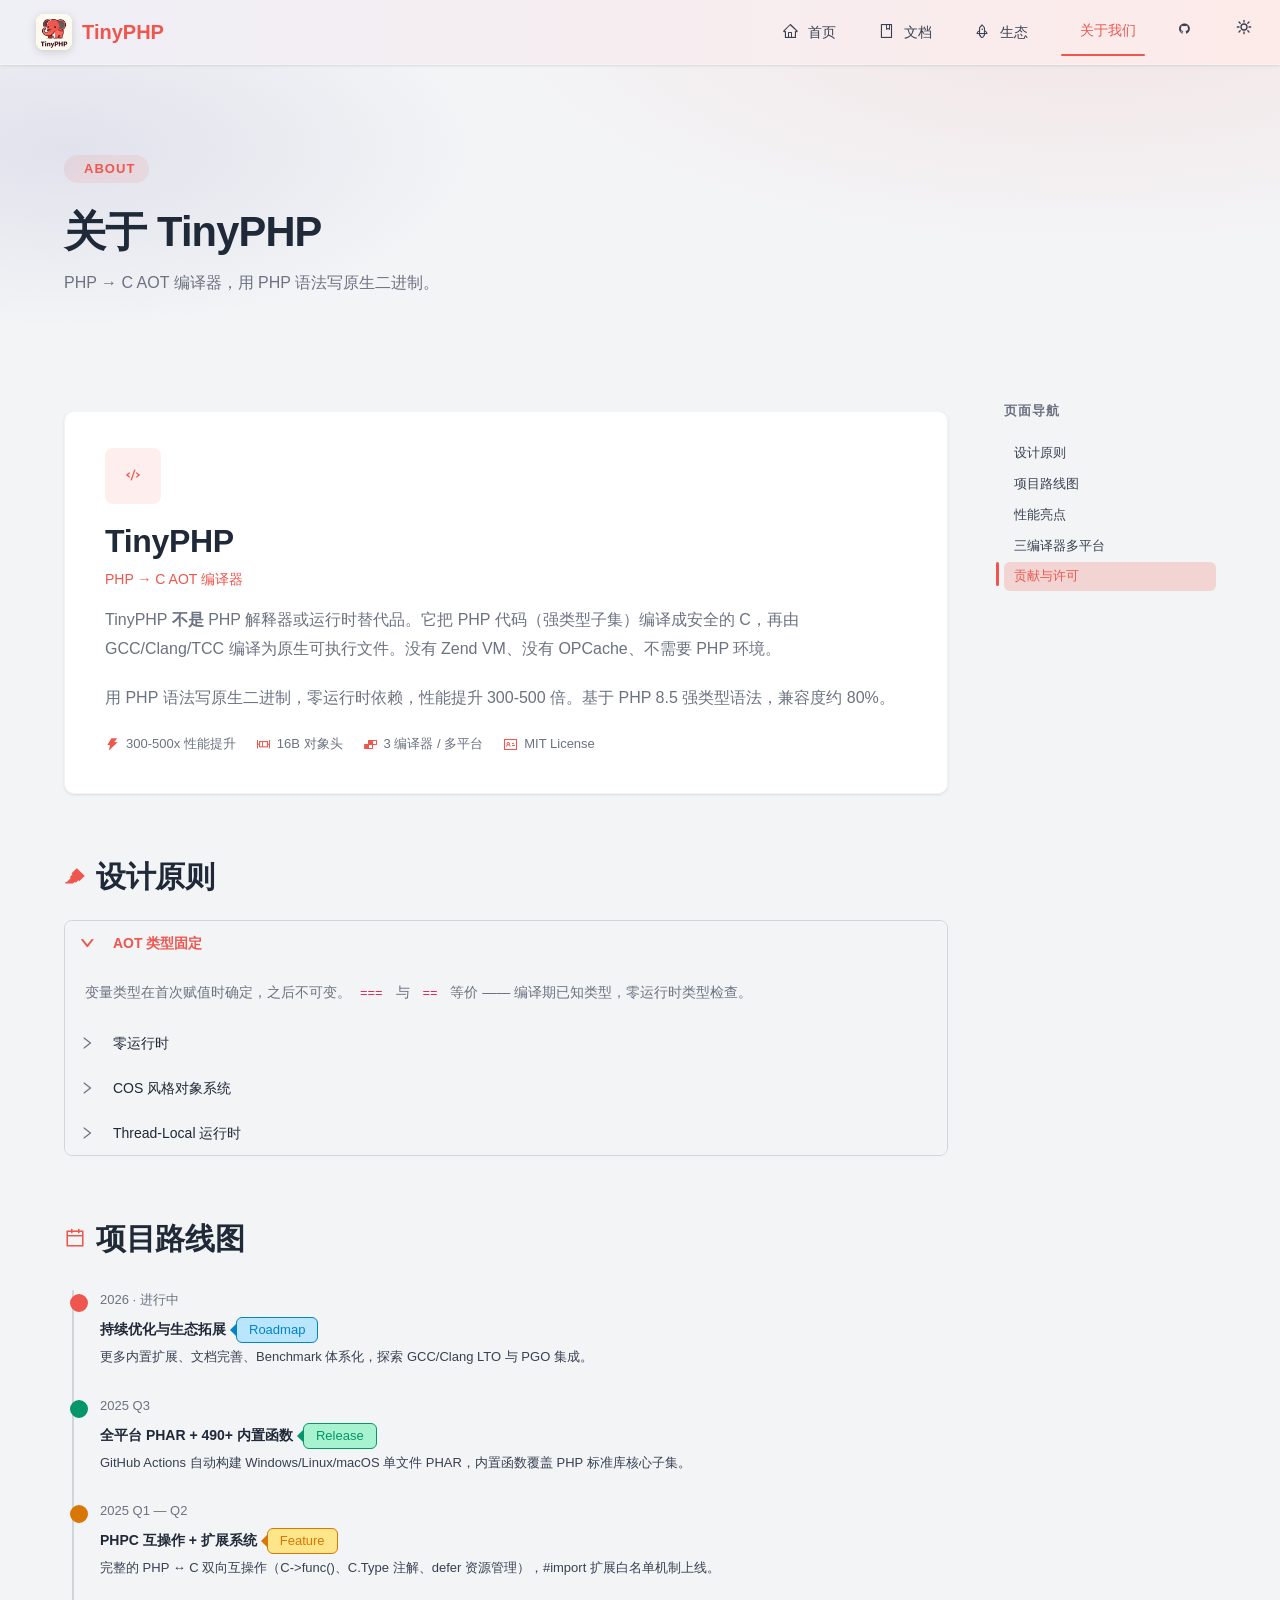
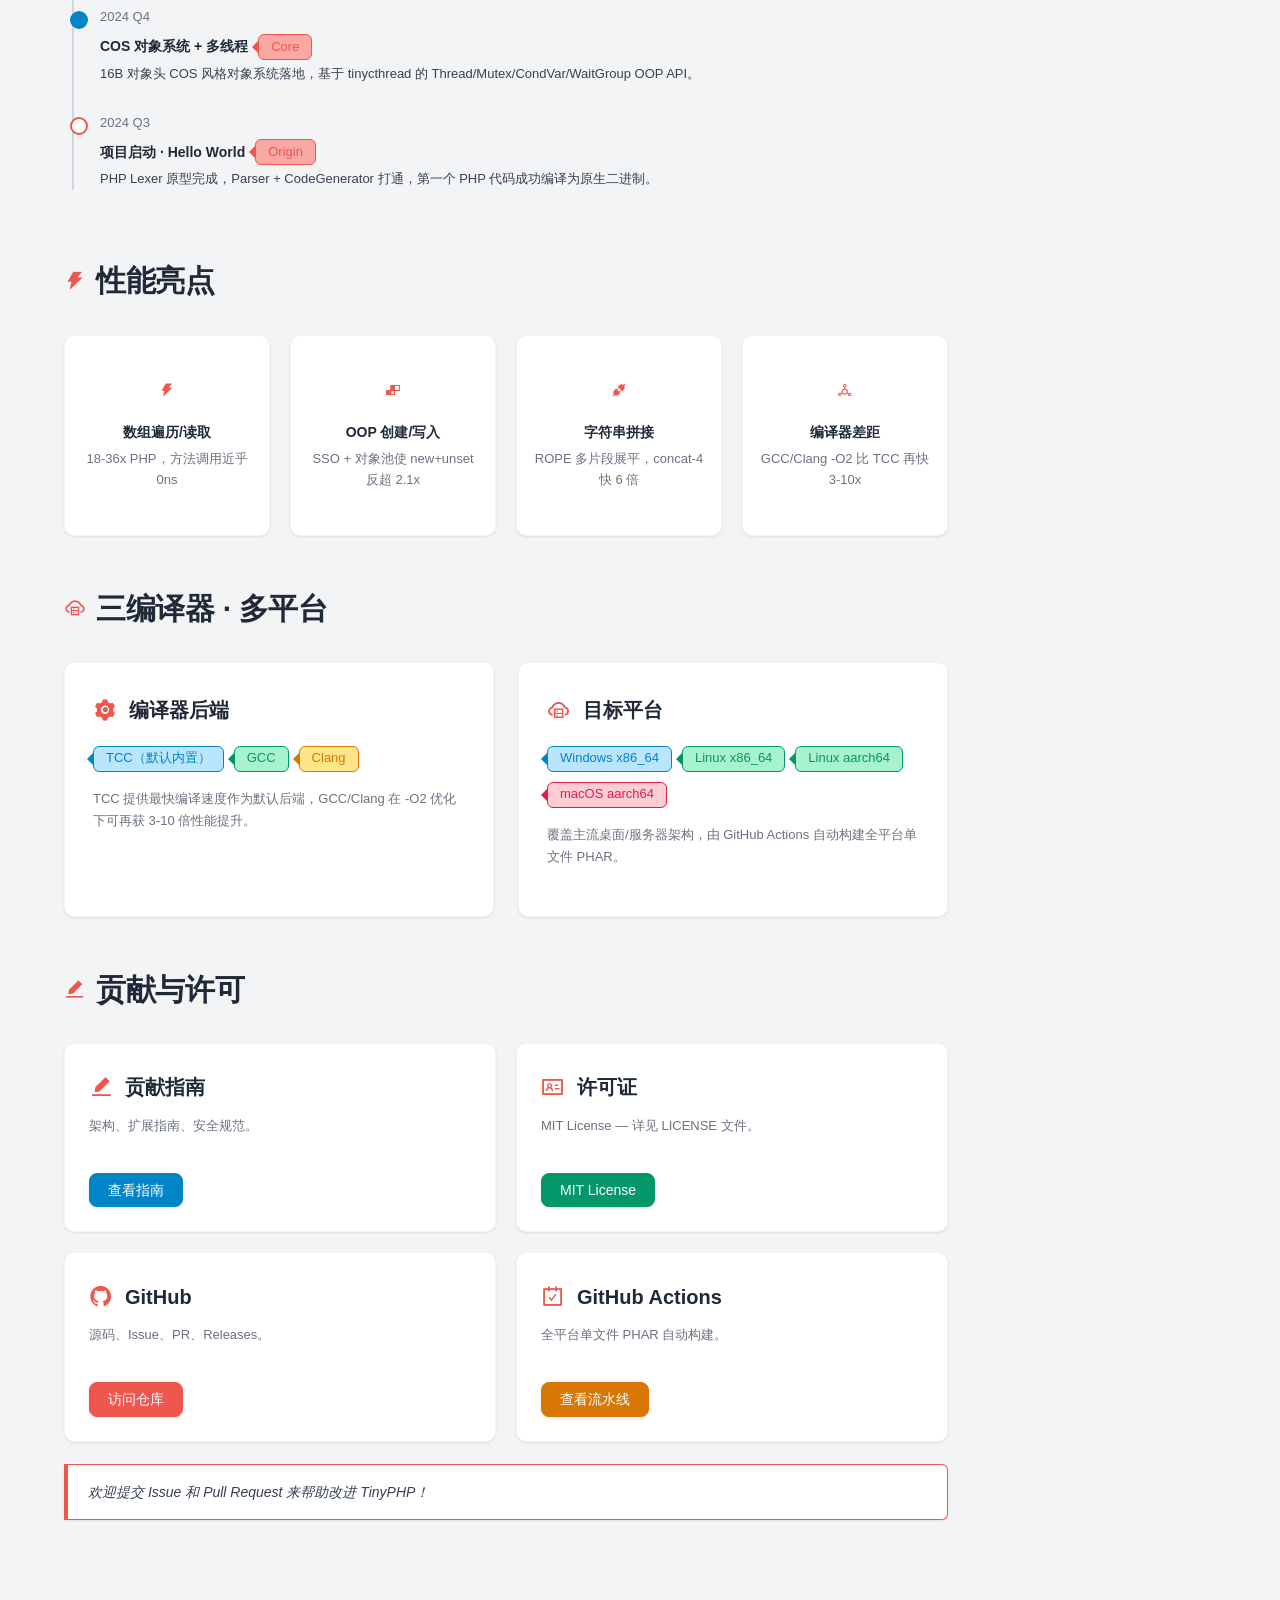
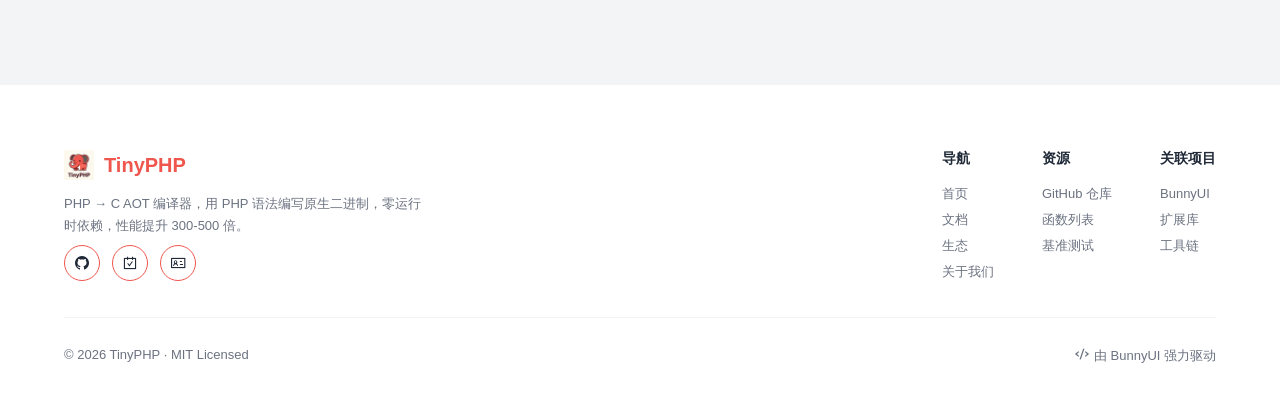
==== commit 8c9fc1f9: "更新文档信息" ====
--- a/about.html
+++ b/about.html
@@ -28,9 +28,9 @@
     <link rel="stylesheet" href="assets/css/theme.css?v=5">
     <script src="assets/bunny/bunny.js?v=2"></script>
     <link rel="stylesheet" href="assets/ext/spa.css">
-    <script src="assets/ext/spa.js?v=2"></script>
+    <script src="assets/ext/spa.js?v=6"></script>
     <link rel="stylesheet" href="assets/css/site.css?v=6">
-    <link rel="stylesheet" href="assets/css/docs.css?v=6">
+    <link rel="stylesheet" href="assets/css/docs.css?v=11">
     <link bny-spa rel="stylesheet" href="assets/css/about.css?v=5">
 </head>
 
@@ -174,7 +174,7 @@
                                     <div class="bny-timeline-node"></div>
                                     <div class="bny-timestamp">2025 Q3</div>
                                     <div class="bny-timeline-title">
-                                        全平台 PHAR + 312+ 内置函数
+                                        全平台 PHAR + 490+ 内置函数
                                         <span class="bny-tag" color="green">Release</span>
                                     </div>
                                     <div class="bny-timeline-content">
@@ -377,54 +377,10 @@
 
     </main>
 
-    <!-- ==================== 共享页脚 ==================== -->
-    <footer class="site-footer">
-        <div class="site-container">
-            <div class="footer-grid">
-                <div class="footer-brand">
-                    <div class="logo-line"><img src="assets/img/TinyPHP.png" alt="TinyPHP"><span>TinyPHP</span></div>
-                    <p>PHP → C AOT 编译器，用 PHP 语法编写原生二进制，零运行时依赖，性能提升 300-500 倍。</p>
-                    <div class="footer-social">
-                        <a class="bny-btn" model="border circle" href="https://github.com/KingBes/TinyPHP"
-                            target="_blank" rel="noopener noreferrer" bny-spa-skip title="GitHub"><i
-                                class="bny-icon icon-github-fill"></i></a>
-                        <a class="bny-btn" model="border circle" href="https://github.com/KingBes/TinyPHP/actions"
-                            target="_blank" rel="noopener noreferrer" bny-spa-skip title="CI 构建"><i
-                                class="bny-icon icon-carryout"></i></a>
-                        <a class="bny-btn" model="border circle"
-                            href="https://github.com/KingBes/TinyPHP/blob/main/LICENSE" target="_blank"
-                            rel="noopener noreferrer" bny-spa-skip title="MIT 许可证"><i
-                                class="bny-icon icon-idcard"></i></a>
-                    </div>
-                </div>
-                <div class="footer-links">
-                    <div class="footer-col">
-                        <h4>导航</h4><a href="index.html">首页</a><a href="docs.html">文档</a><a
-                            href="ecosystem.html">生态</a><a href="about.html">关于我们</a>
-                    </div>
-                    <div class="footer-col">
-                        <h4>资源</h4><a href="https://github.com/KingBes/TinyPHP" target="_blank"
-                            rel="noopener noreferrer" bny-spa-skip>GitHub 仓库</a><a
-                            href="https://github.com/KingBes/TinyPHP/blob/main/FUNCTIONS.md" target="_blank"
-                            rel="noopener noreferrer" bny-spa-skip>函数列表</a><a
-                            href="https://github.com/KingBes/TinyPHP/blob/main/BENCHMARK_RESULTS.md" target="_blank"
-                            rel="noopener noreferrer" bny-spa-skip>基准测试</a>
-                    </div>
-                    <div class="footer-col">
-                        <h4>关联项目</h4><a href="https://github.com/workbunny/bunny.ui" target="_blank"
-                            rel="noopener noreferrer" bny-spa-skip>BunnyUI</a><a href="ecosystem.html">扩展库</a><a
-                            href="ecosystem.html">工具链</a>
-                    </div>
-                </div>
-            </div>
-            <div class="footer-bottom">
-                <span>© 2026 TinyPHP · MIT Licensed</span>
-                <span><i class="bny-icon icon-code"></i> 由 BunnyUI 强力驱动</span>
-            </div>
-        </div>
-    </footer>
-
-    <script src="assets/js/site.js?v=10"></script>
+    <!-- ==================== 共享页脚（htmx 注入，唯一数据源 public/footer.html） ==================== -->
+    <footer class="site-footer" hx-get="public/footer.html" hx-trigger="load"></footer>
+
+    <script src="assets/js/site.js?v=14"></script>
 </body>
 
 </html>
--- a/assets/css/about.css
+++ b/assets/css/about.css
@@ -384,17 +384,3 @@
 @media (max-width: 640px) {
     .links-matrix { grid-template-columns: 1fr; }
 }
-
-/* ---------- 标签云 ---------- */
-.tag-cloud {
-    display: flex;
-    flex-wrap: wrap;
-    gap: 10px;
-}
-
-.tag-cloud .bny-tag {
-    margin-left: 0;
-    font-size: var(--font-size);
-    padding: 6px 14px;
-    height: auto;
-}
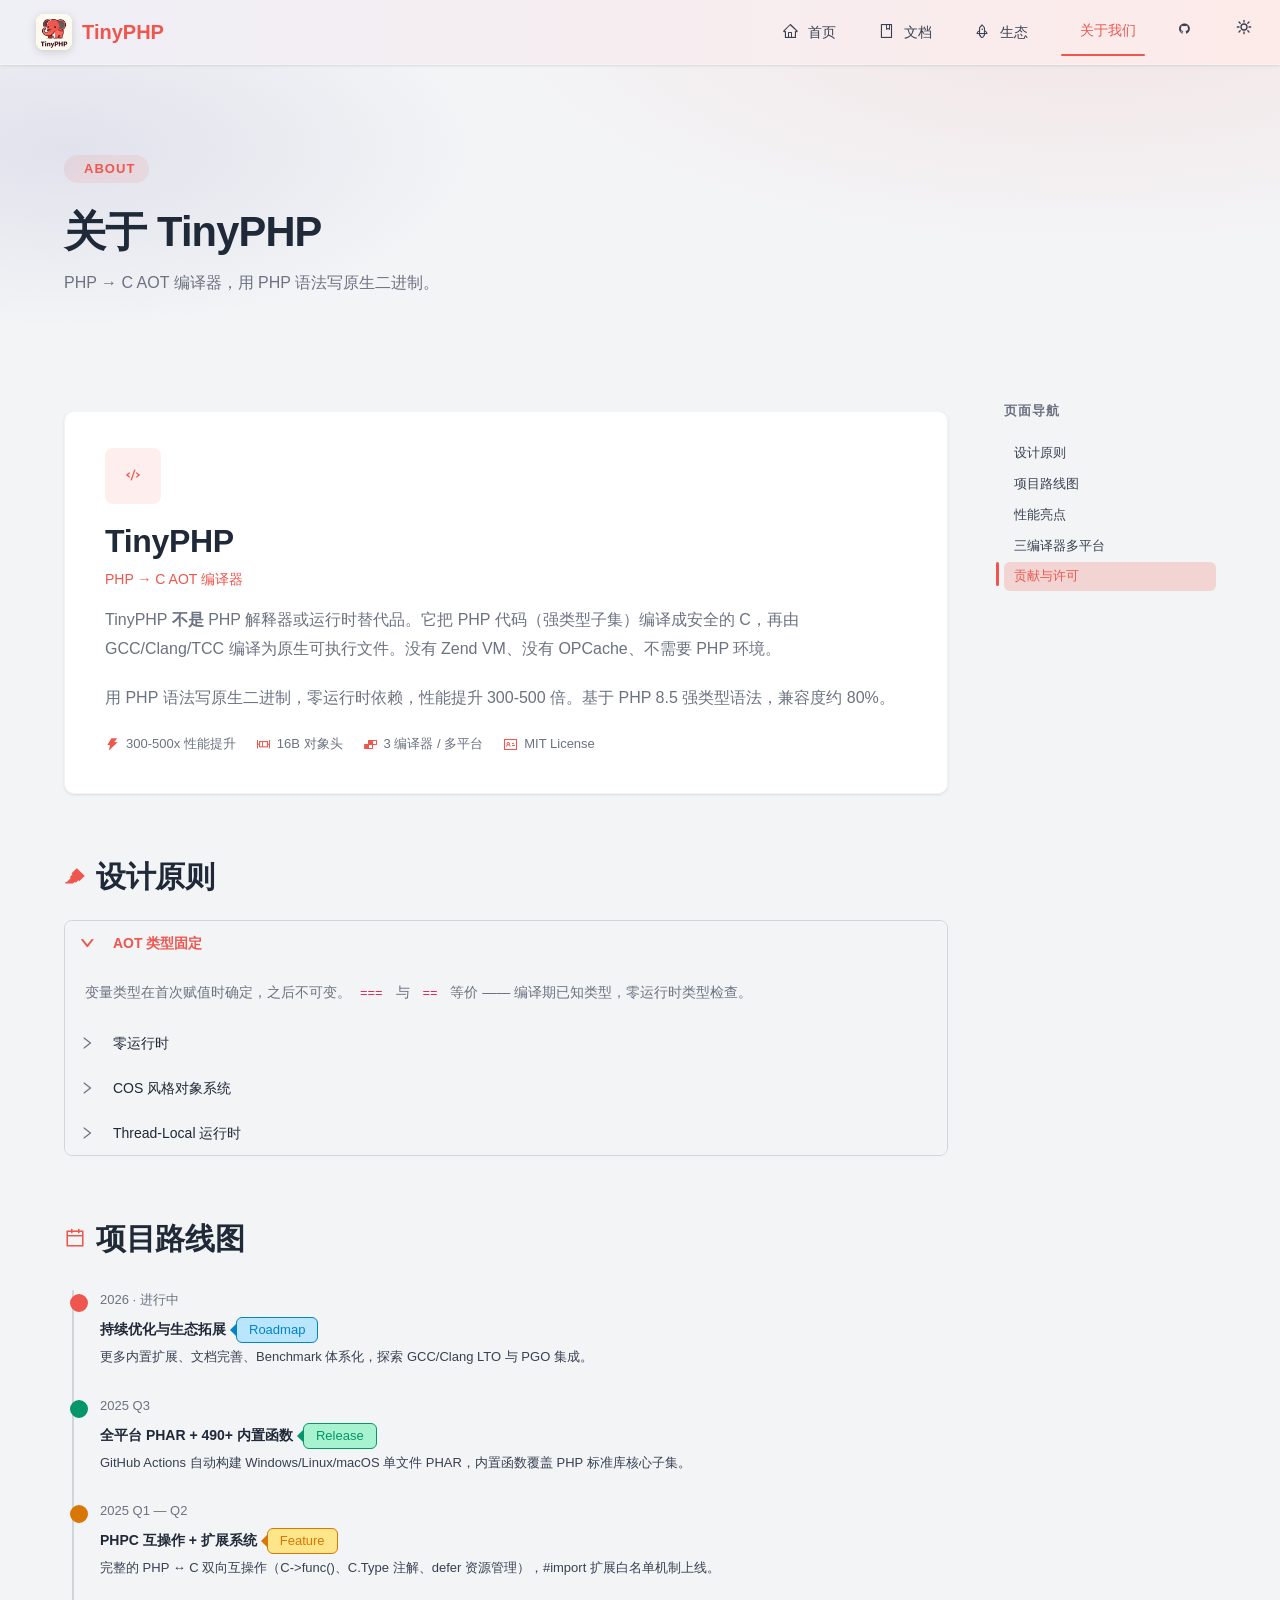
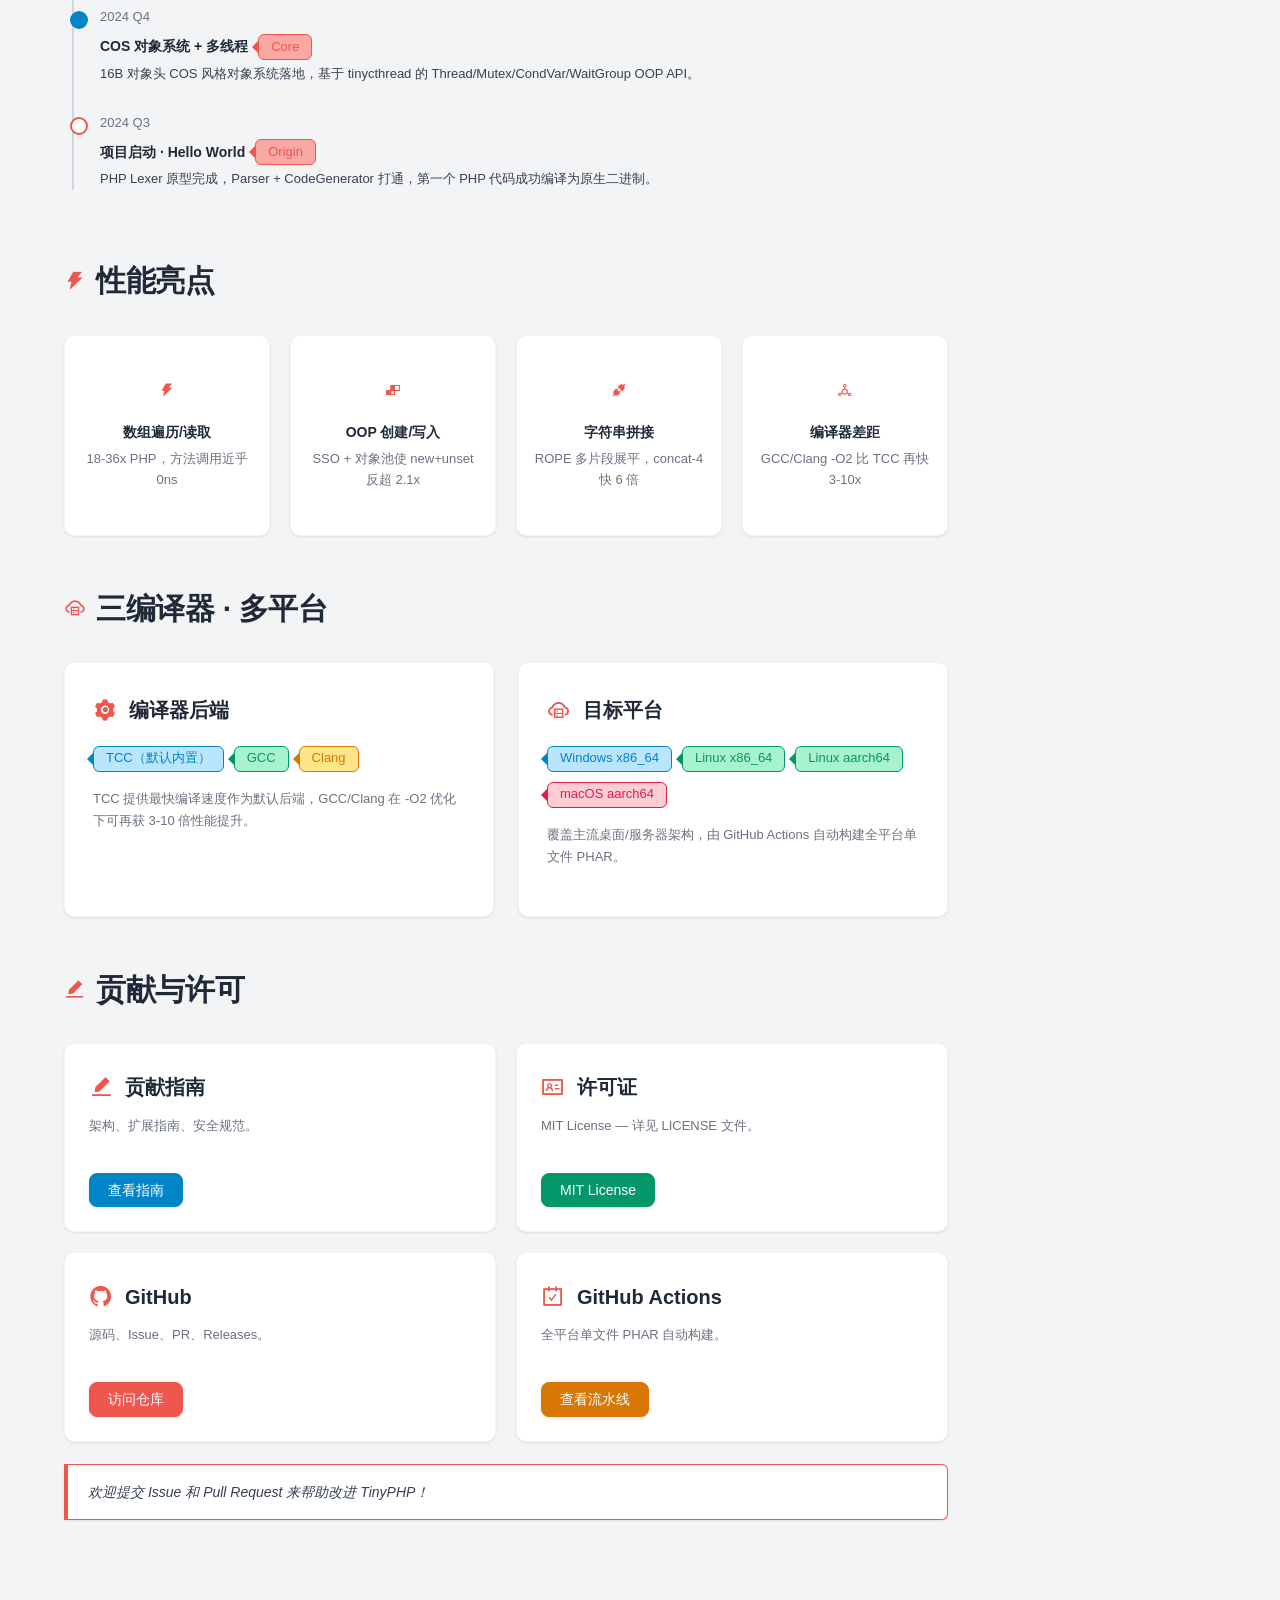
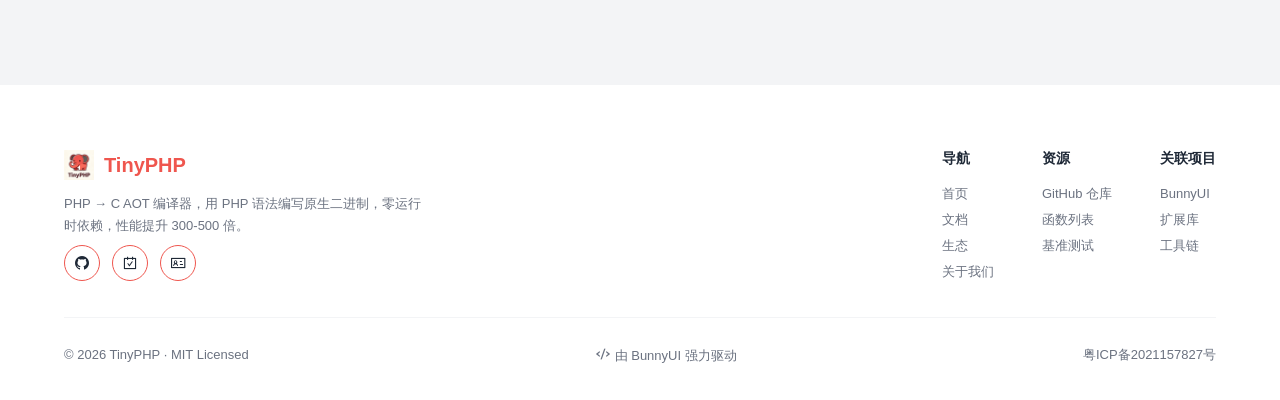
==== commit d61f2560: "更新baidu seo" ====
--- a/about.html
+++ b/about.html
@@ -8,6 +8,7 @@
     <meta name="keywords" content="TinyPHP 关于,设计原则,性能,编译器,平台,贡献,许可">
     <meta name="description" content="了解 TinyPHP 的项目定位、设计原则、性能亮点、编译器与平台支持，以及贡献与许可信息。">
     <!-- hash 路由：地址栏使用 入口页#/目标路径，刷新不丢失状态 -->
+    <meta name="baidu-site-verification" content="codeva-VlmaPp9zSC" />
     <meta name="bny-spa-mode" content="hash">
     <link rel="icon" href="assets/img/TinyPHP.ico" type="image/x-icon">
     <link rel="apple-touch-icon" href="assets/img/TinyPHP.png">
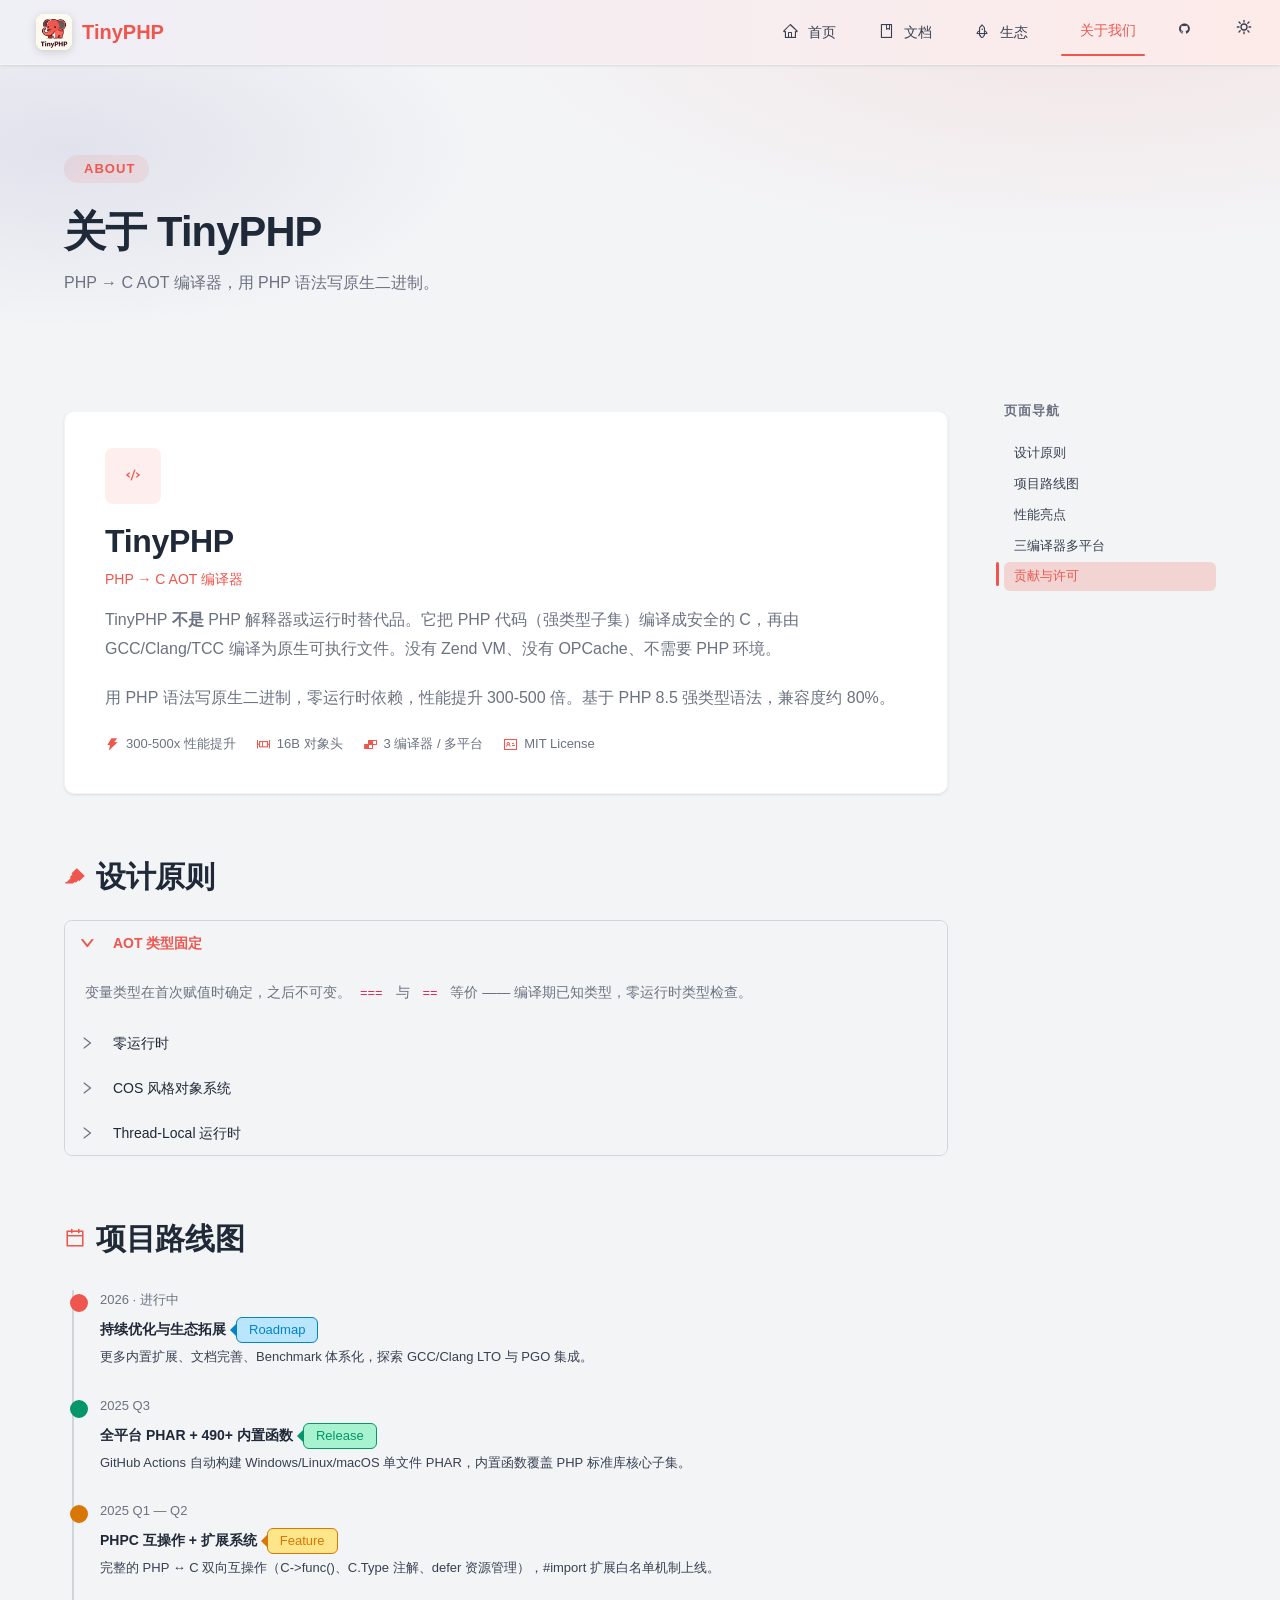
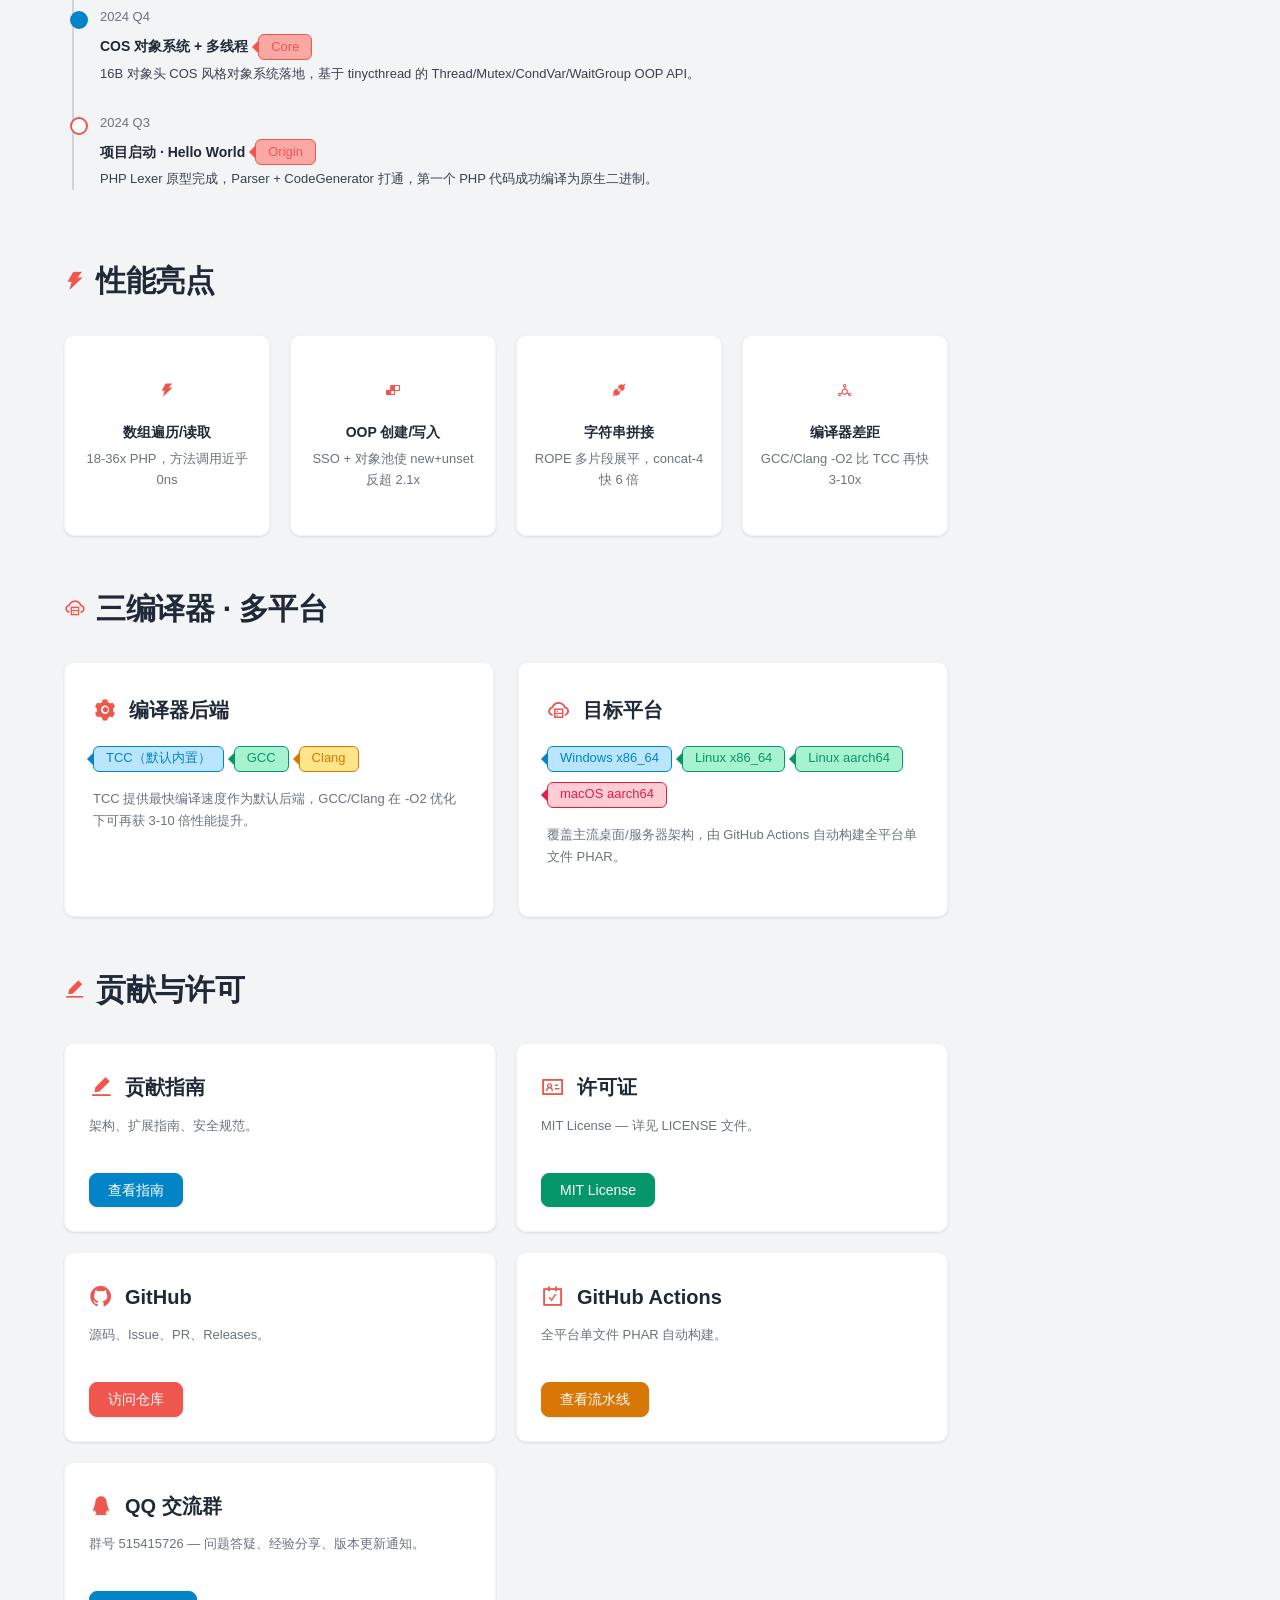
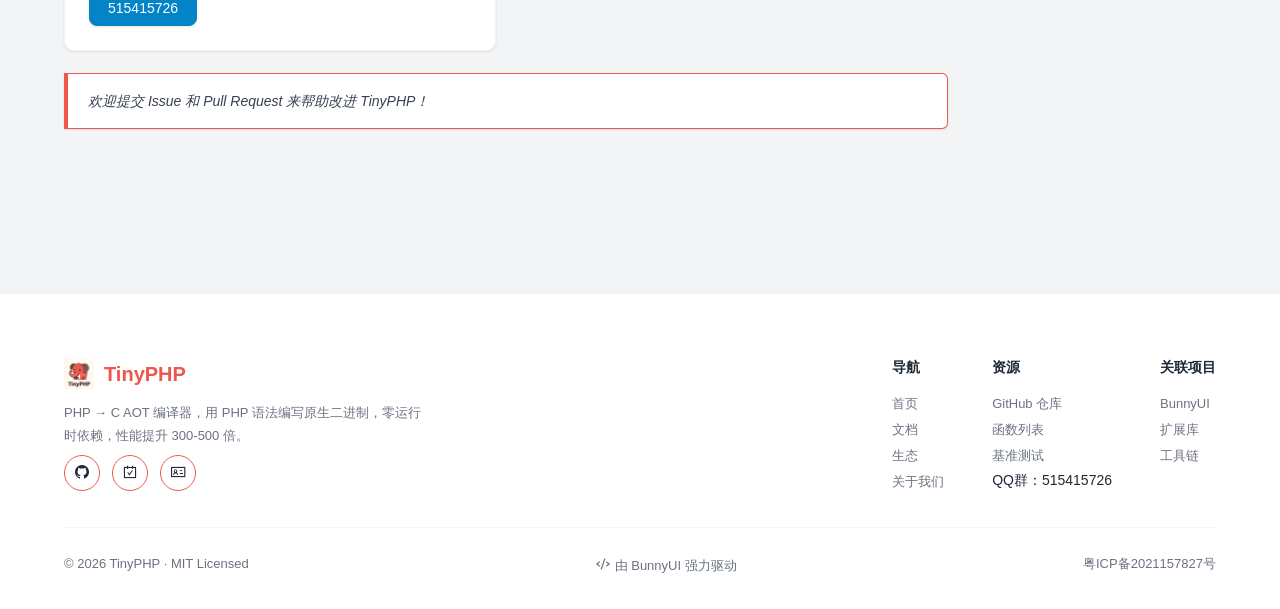
==== commit 563cc8b0: "新增Q群" ====
--- a/about.html
+++ b/about.html
@@ -7,6 +7,24 @@
     <title>关于我们 · TinyPHP</title>
     <meta name="keywords" content="TinyPHP 关于,设计原则,性能,编译器,平台,贡献,许可">
     <meta name="description" content="了解 TinyPHP 的项目定位、设计原则、性能亮点、编译器与平台支持，以及贡献与许可信息。">
+    <meta name="geo.region" content="CN-GD" />
+    <meta name="geo.placename" content="Guangdong" />
+    <link rel="canonical" href="https://tinyphp.top/about.html" />
+    <meta name="robots" content="index, follow" />
+    <meta name="author" content="TinyPHP Team" />
+    <meta name="copyright" content="TinyPHP" />
+    <meta name="revisit-after" content="3 days" />
+    <meta property="og:type" content="website" />
+    <meta property="og:title" content="关于我们 · TinyPHP" />
+    <meta property="og:description" content="了解 TinyPHP 的项目定位、设计原则、性能亮点、编译器与平台支持，以及贡献与许可信息。" />
+    <meta property="og:url" content="https://tinyphp.top/about.html" />
+    <meta property="og:site_name" content="TinyPHP" />
+    <meta property="og:locale" content="zh_CN" />
+    <meta property="og:image" content="https://tinyphp.top/assets/img/TinyPHP.png" />
+    <meta name="twitter:card" content="summary_large_image" />
+    <meta name="twitter:title" content="关于我们 · TinyPHP" />
+    <meta name="twitter:description" content="了解 TinyPHP 的项目定位、设计原则、性能亮点、编译器与平台支持，以及贡献与许可信息。" />
+    <meta name="twitter:image" content="https://tinyphp.top/assets/img/TinyPHP.png" />
     <!-- hash 路由：地址栏使用 入口页#/目标路径，刷新不丢失状态 -->
     <meta name="baidu-site-verification" content="codeva-VlmaPp9zSC" />
     <meta name="bny-spa-mode" content="hash">
@@ -351,6 +369,16 @@
                                         <button class="bny-btn" color="yellow" type="button">查看流水线</button>
                                     </div>
                                 </a>
+                                <div class="bny-card link-card" model="transition">
+                                    <div class="body">
+                                        <div class="link-head">
+                                            <i class="bny-icon icon-QQ"></i>
+                                            <span class="link-title">QQ 交流群</span>
+                                        </div>
+                                        <span class="link-desc">群号 515415726 — 问题答疑、经验分享、版本更新通知。</span>
+                                        <button class="bny-btn" color="blue" type="button">515415726</button>
+                                    </div>
+                                </div>
                             </div>
 
                             <blockquote class="bny-blockquote" style="margin-top: 32px;">
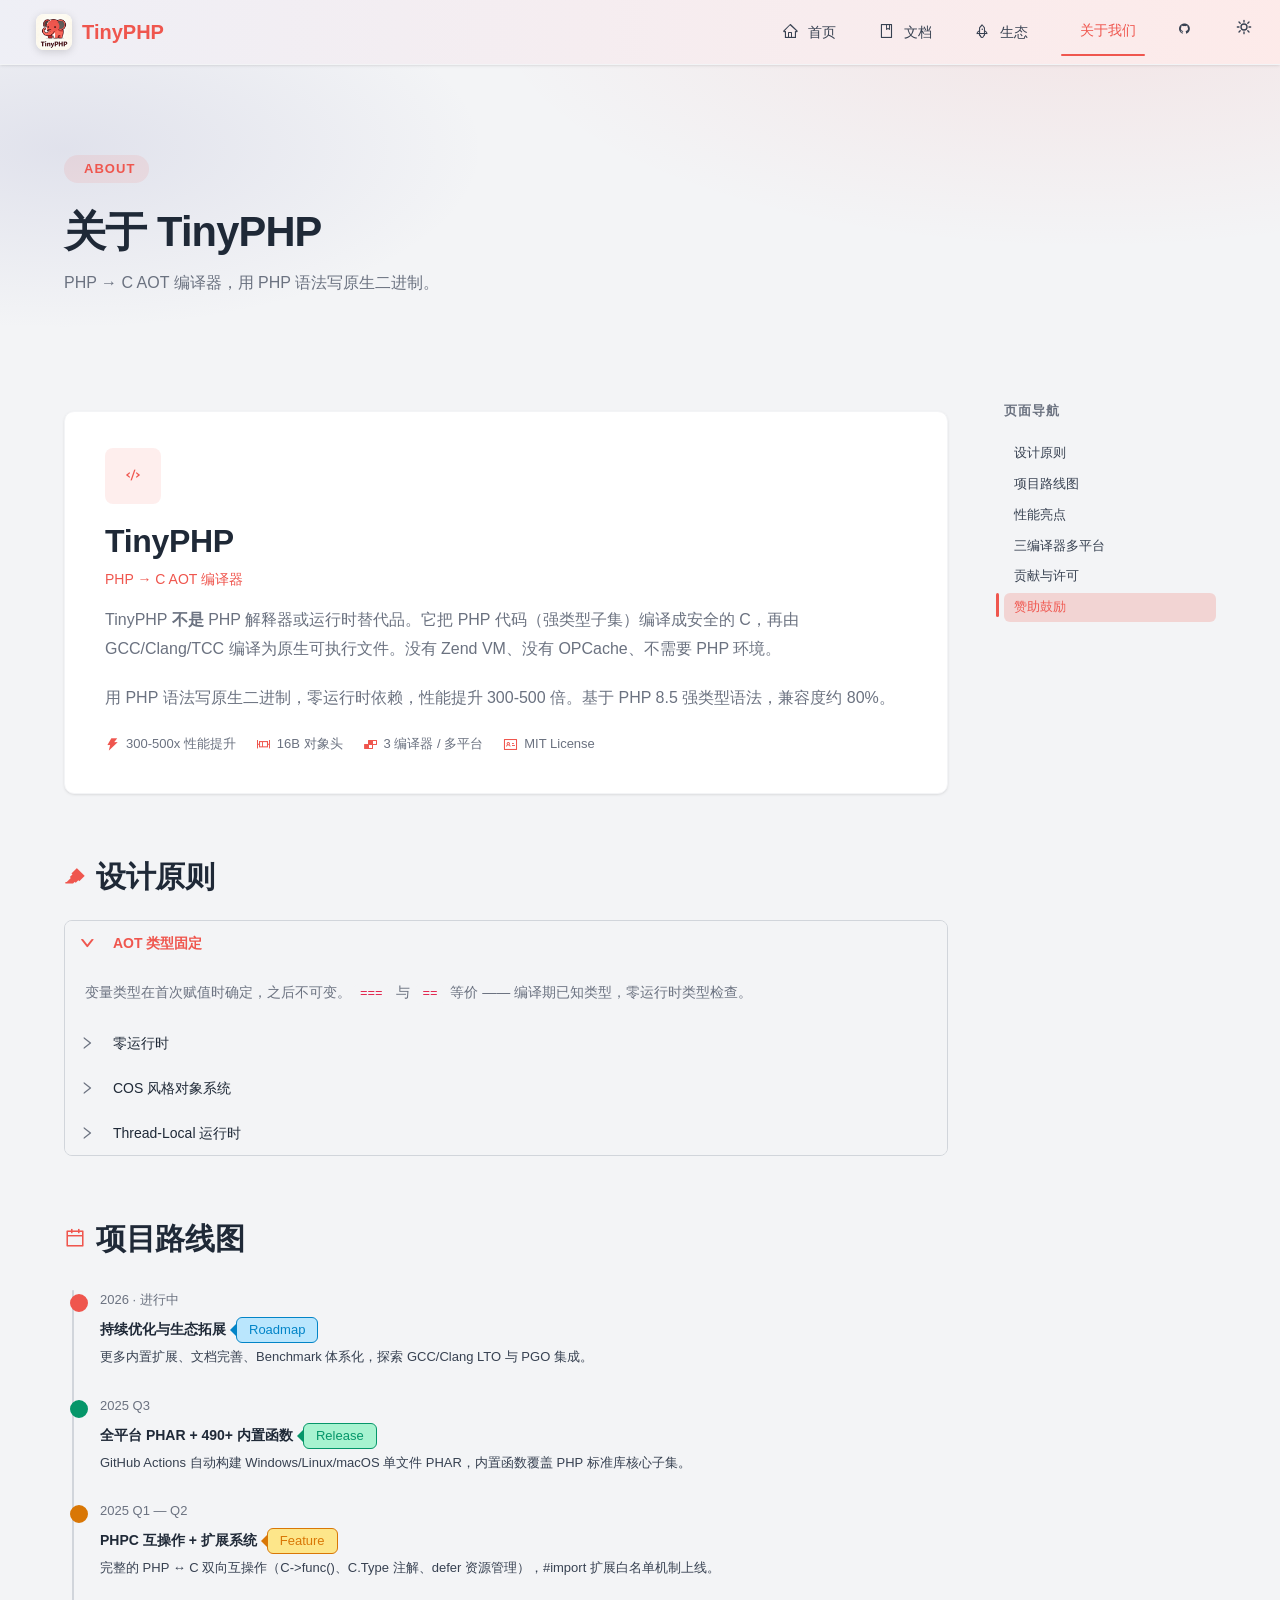
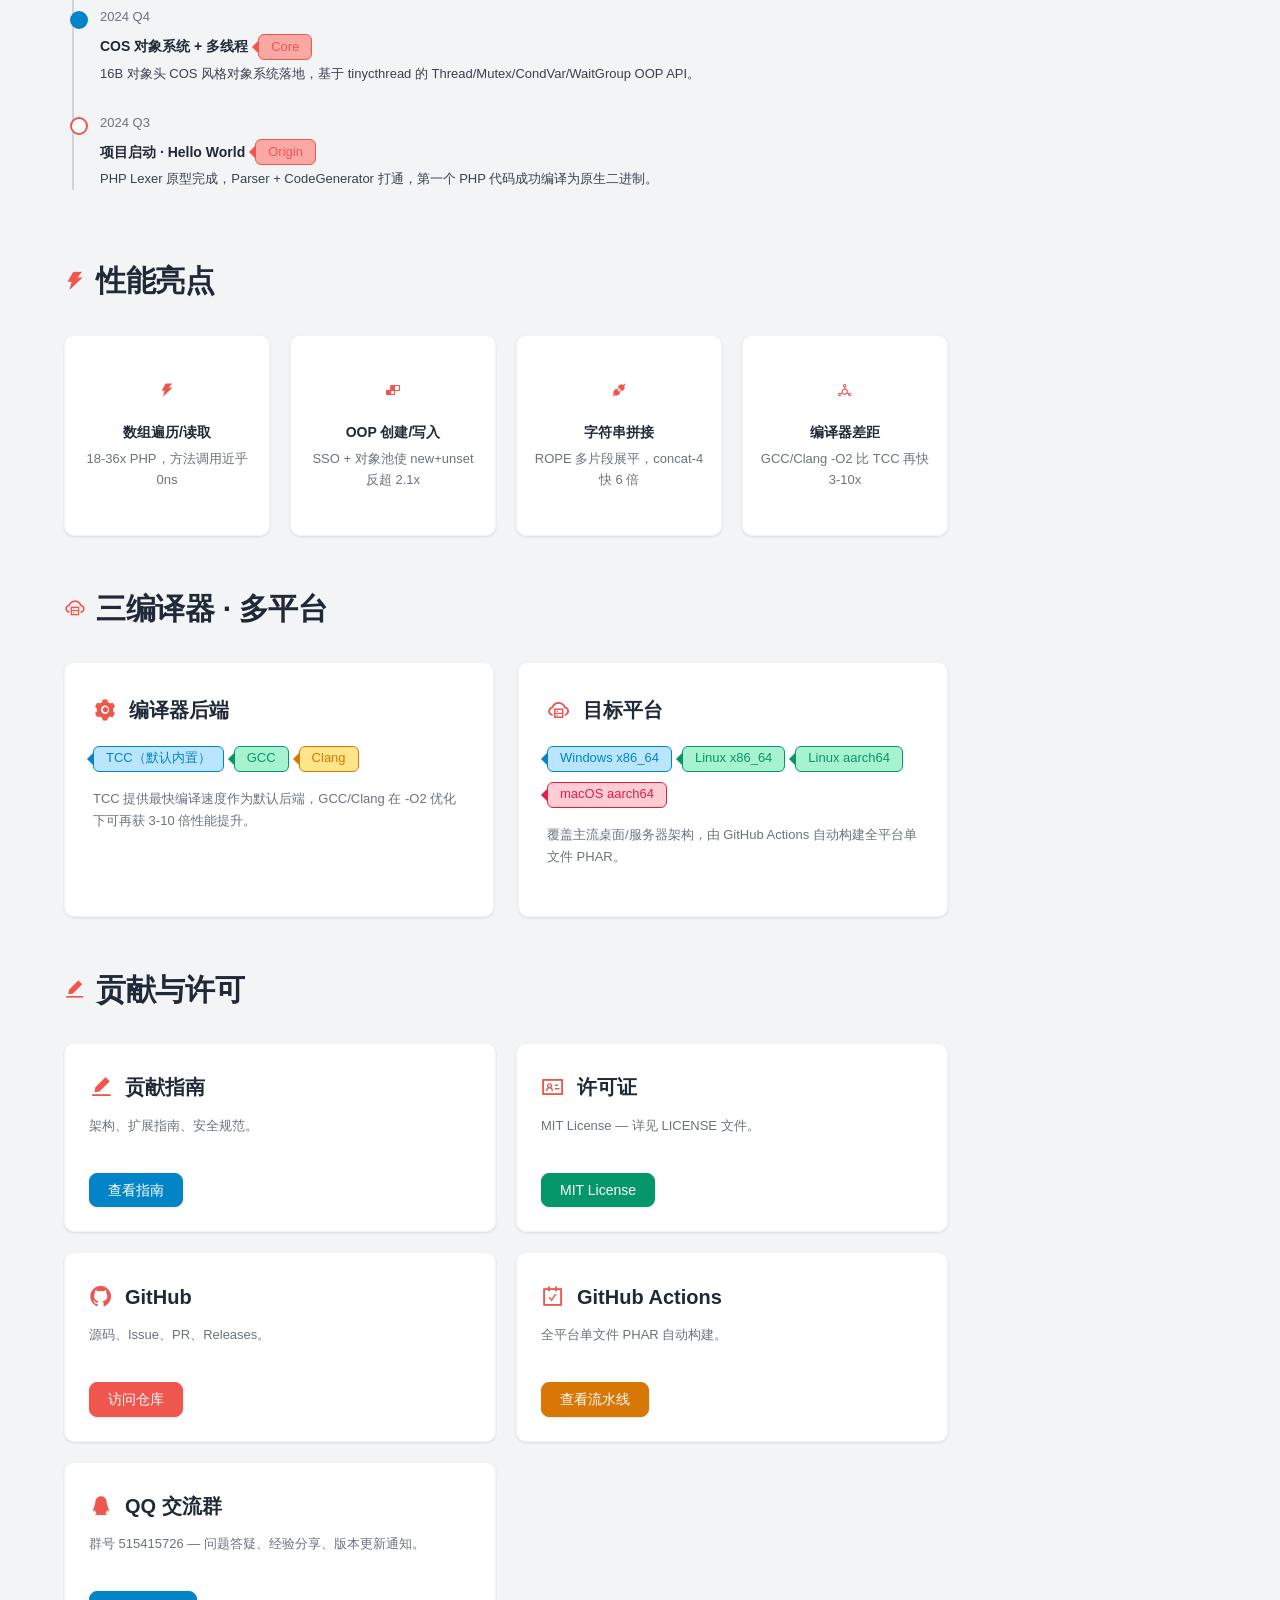
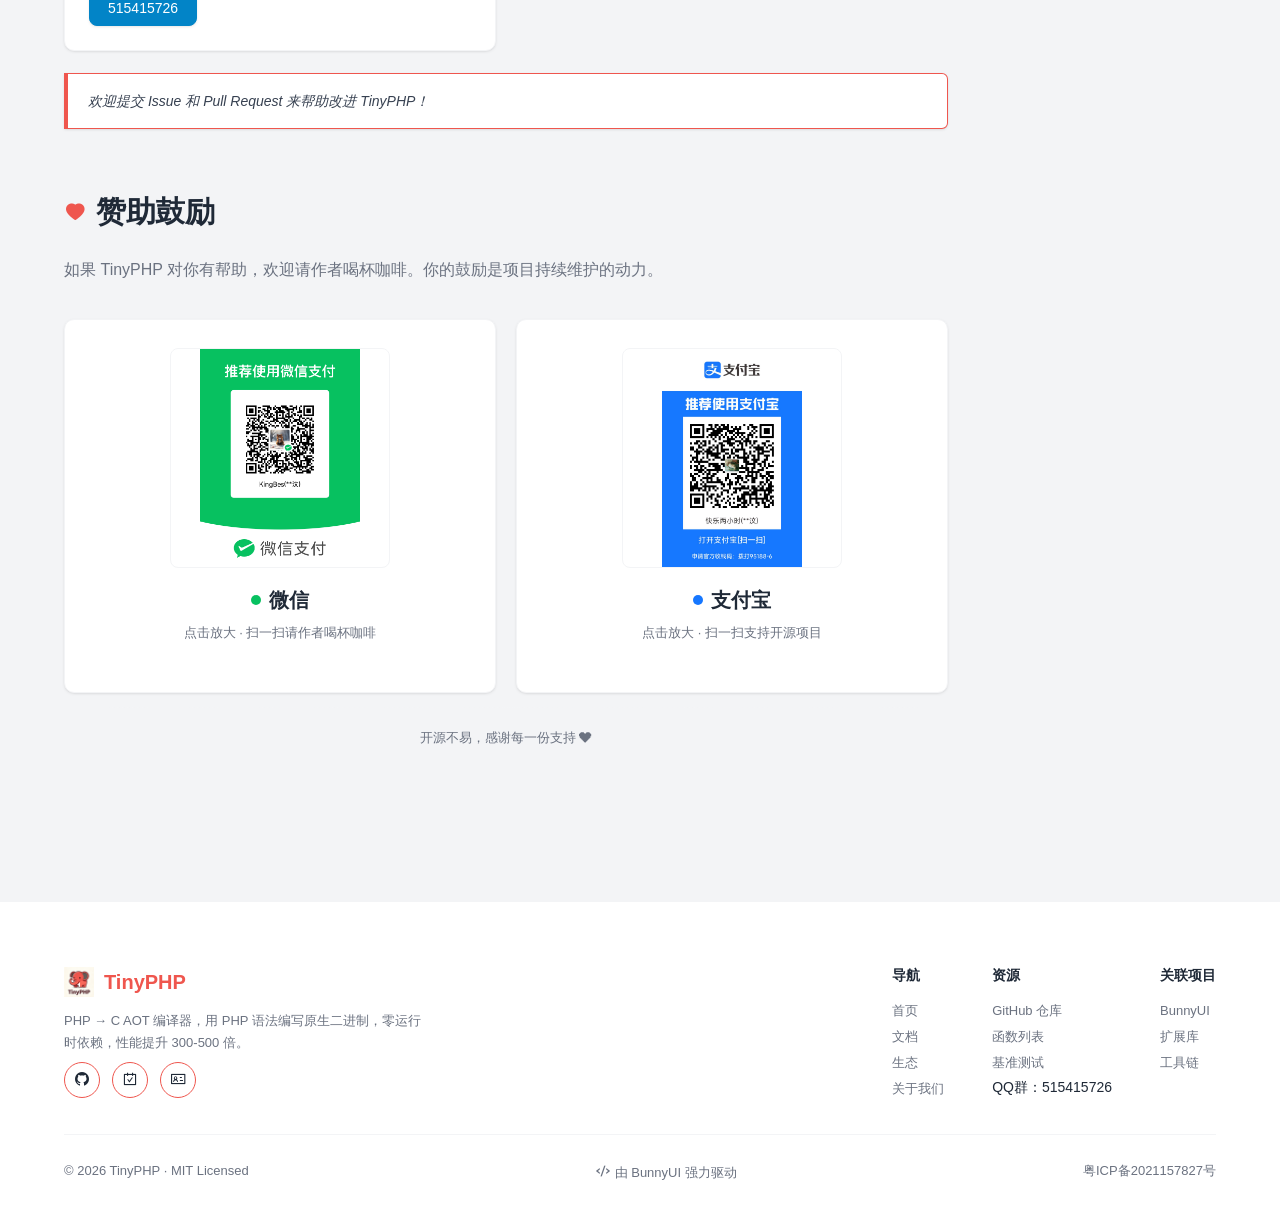
==== commit 3bdfd938: "新增乞讨模块" ====
--- a/about.html
+++ b/about.html
@@ -386,6 +386,32 @@
                             </blockquote>
                         </div>
 
+                        <!-- 赞助鼓励 -->
+                        <div class="about-section" id="sponsor">
+                            <div class="about-section-head">
+                                <i class="bny-icon icon-heart-fill"></i>
+                                <h2>赞助鼓励</h2>
+                            </div>
+                            <p class="sponsor-intro">如果 TinyPHP 对你有帮助，欢迎请作者喝杯咖啡。你的鼓励是项目持续维护的动力。</p>
+                            <div class="sponsor-grid">
+                                <div class="bny-card sponsor-card" model="transition">
+                                    <div class="body">
+                                        <img class="sponsor-qr" src="assets/img/微信.png" alt="微信赞赏码" loading="lazy" data-preview data-preview-group="sponsor">
+                                        <p class="sponsor-label"><span class="sponsor-dot wechat"></span>微信</p>
+                                        <p class="sponsor-desc">点击放大 · 扫一扫请作者喝杯咖啡</p>
+                                    </div>
+                                </div>
+                                <div class="bny-card sponsor-card" model="transition">
+                                    <div class="body">
+                                        <img class="sponsor-qr" src="assets/img/支付宝.jpg" alt="支付宝收款码" loading="lazy" data-preview data-preview-group="sponsor">
+                                        <p class="sponsor-label"><span class="sponsor-dot alipay"></span>支付宝</p>
+                                        <p class="sponsor-desc">点击放大 · 扫一扫支持开源项目</p>
+                                    </div>
+                                </div>
+                            </div>
+                            <div class="sponsor-foot">开源不易，感谢每一份支持 ❤</div>
+                        </div>
+
                     </div>
 
                     <!-- ========== 右侧锚点导航 ========== -->
@@ -397,6 +423,7 @@
                             <div class="link" anchor="#performance">性能亮点</div>
                             <div class="link" anchor="#platforms">三编译器多平台</div>
                             <div class="link" anchor="#contribute">贡献与许可</div>
+                            <div class="link" anchor="#sponsor">赞助鼓励</div>
                         </div>
                     </aside>
 
--- a/assets/css/about.css
+++ b/assets/css/about.css
@@ -384,3 +384,85 @@
 @media (max-width: 640px) {
     .links-matrix { grid-template-columns: 1fr; }
 }
+
+/* ---------- 赞助鼓励 ---------- */
+.sponsor-grid {
+    display: grid;
+    grid-template-columns: repeat(2, 1fr);
+    gap: 20px;
+}
+
+.sponsor-card {
+    text-align: center;
+    height: 100%;
+}
+
+.sponsor-card .body {
+    padding: 28px 24px;
+    height: 100%;
+    display: flex;
+    flex-direction: column;
+    align-items: center;
+}
+
+.sponsor-card .sponsor-qr {
+    width: 220px;
+    height: 220px;
+    border-radius: var(--border-radius);
+    object-fit: contain;
+    margin-bottom: 16px;
+    background: var(--white);
+    border: 1px solid var(--gray-shallow);
+    cursor: zoom-in;
+    transition: transform .2s ease;
+}
+
+.sponsor-card .sponsor-qr:hover {
+    transform: scale(1.03);
+}
+
+.sponsor-card .sponsor-label {
+    display: inline-flex;
+    align-items: center;
+    gap: 8px;
+    font-size: var(--font-size-20);
+    font-weight: var(--font-weight-semibold);
+    color: var(--black);
+    margin: 0 0 6px;
+}
+
+.sponsor-card .sponsor-label .sponsor-dot {
+    width: 10px;
+    height: 10px;
+    border-radius: var(--border-radius-full);
+}
+
+.sponsor-card .sponsor-label .sponsor-dot.wechat { background: #07c160; }
+.sponsor-card .sponsor-label .sponsor-dot.alipay { background: #1677ff; }
+
+.sponsor-card .sponsor-desc {
+    font-size: var(--font-size-sm);
+    color: var(--black-shallow);
+    line-height: 1.7;
+    margin: 0;
+}
+
+.sponsor-intro {
+    font-size: var(--font-size-16);
+    color: var(--black-shallow);
+    line-height: 1.8;
+    margin: 0 0 24px;
+}
+
+.sponsor-foot {
+    margin-top: 24px;
+    padding-top: 20px;
+    border-top: 1px dashed var(--gray-shallow);
+    text-align: center;
+    font-size: var(--font-size-sm);
+    color: var(--black-shallow);
+}
+
+@media (max-width: 640px) {
+    .sponsor-grid { grid-template-columns: 1fr; }
+}
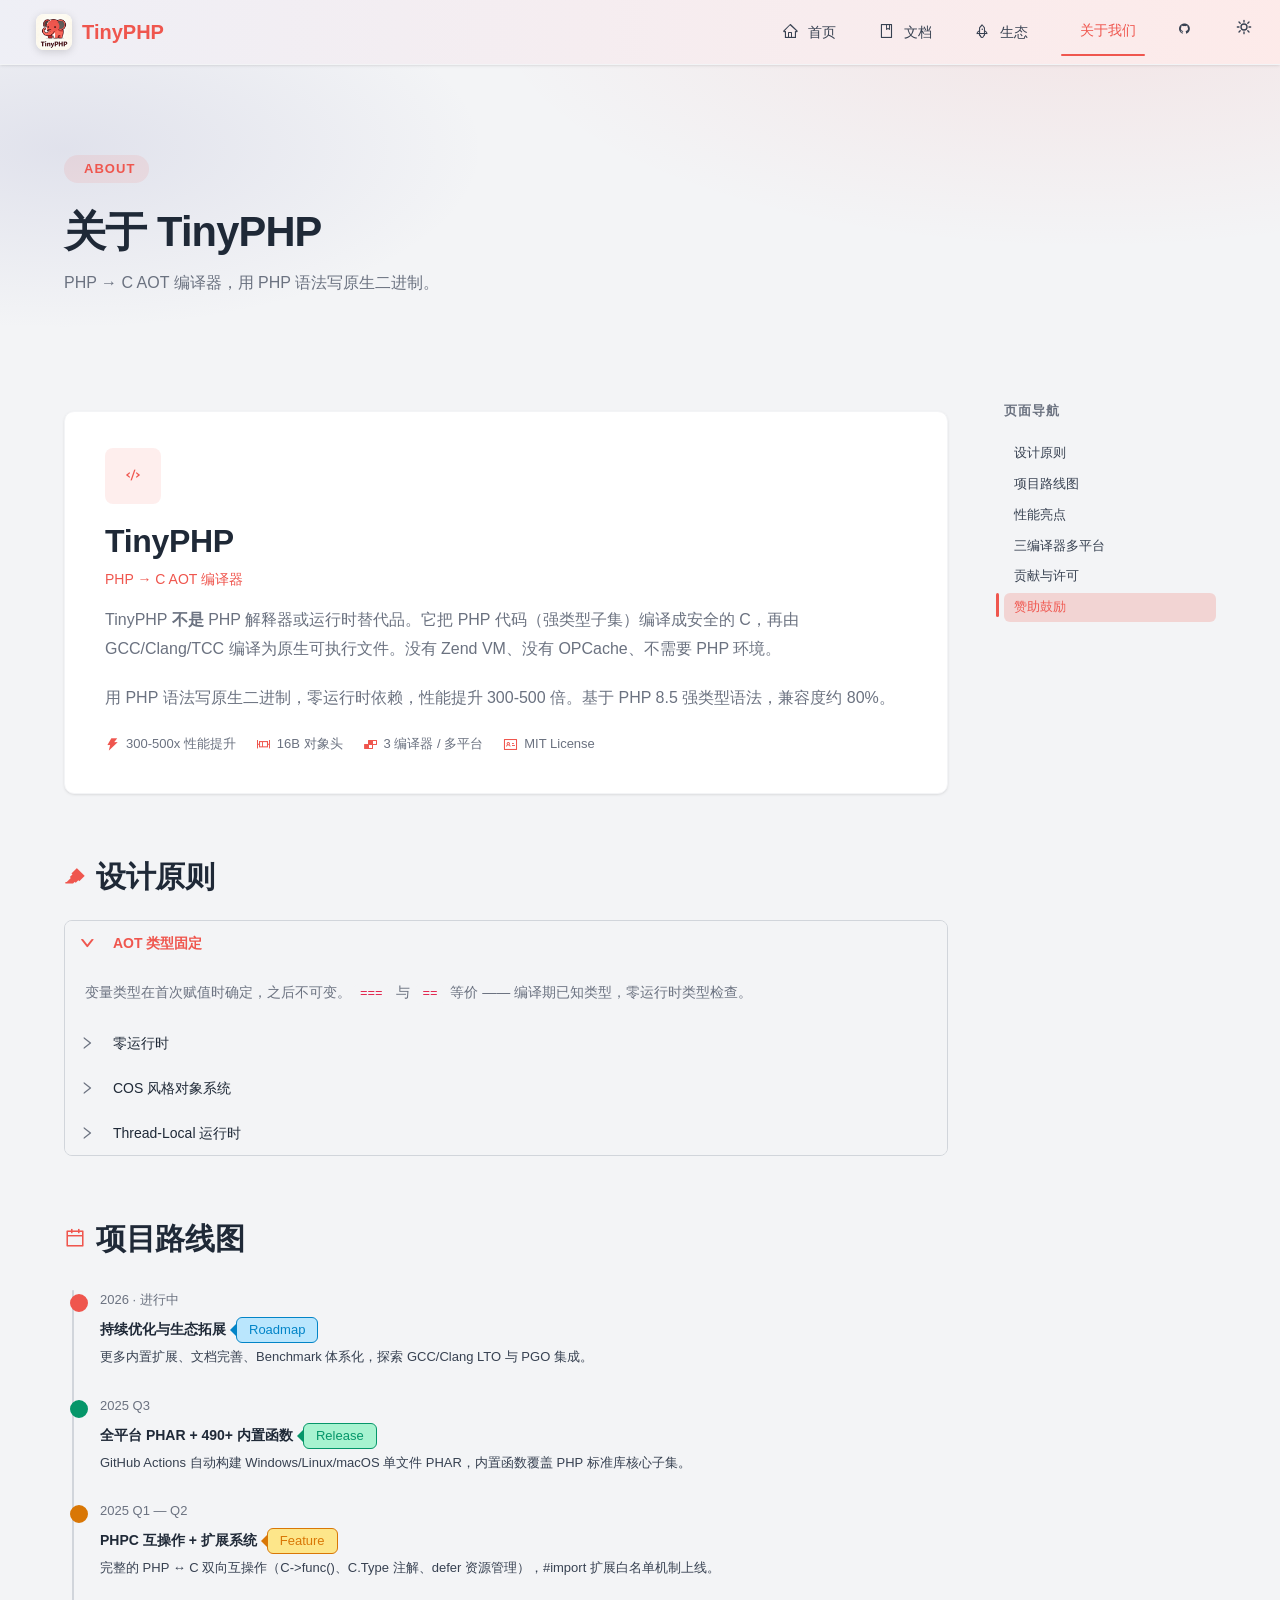
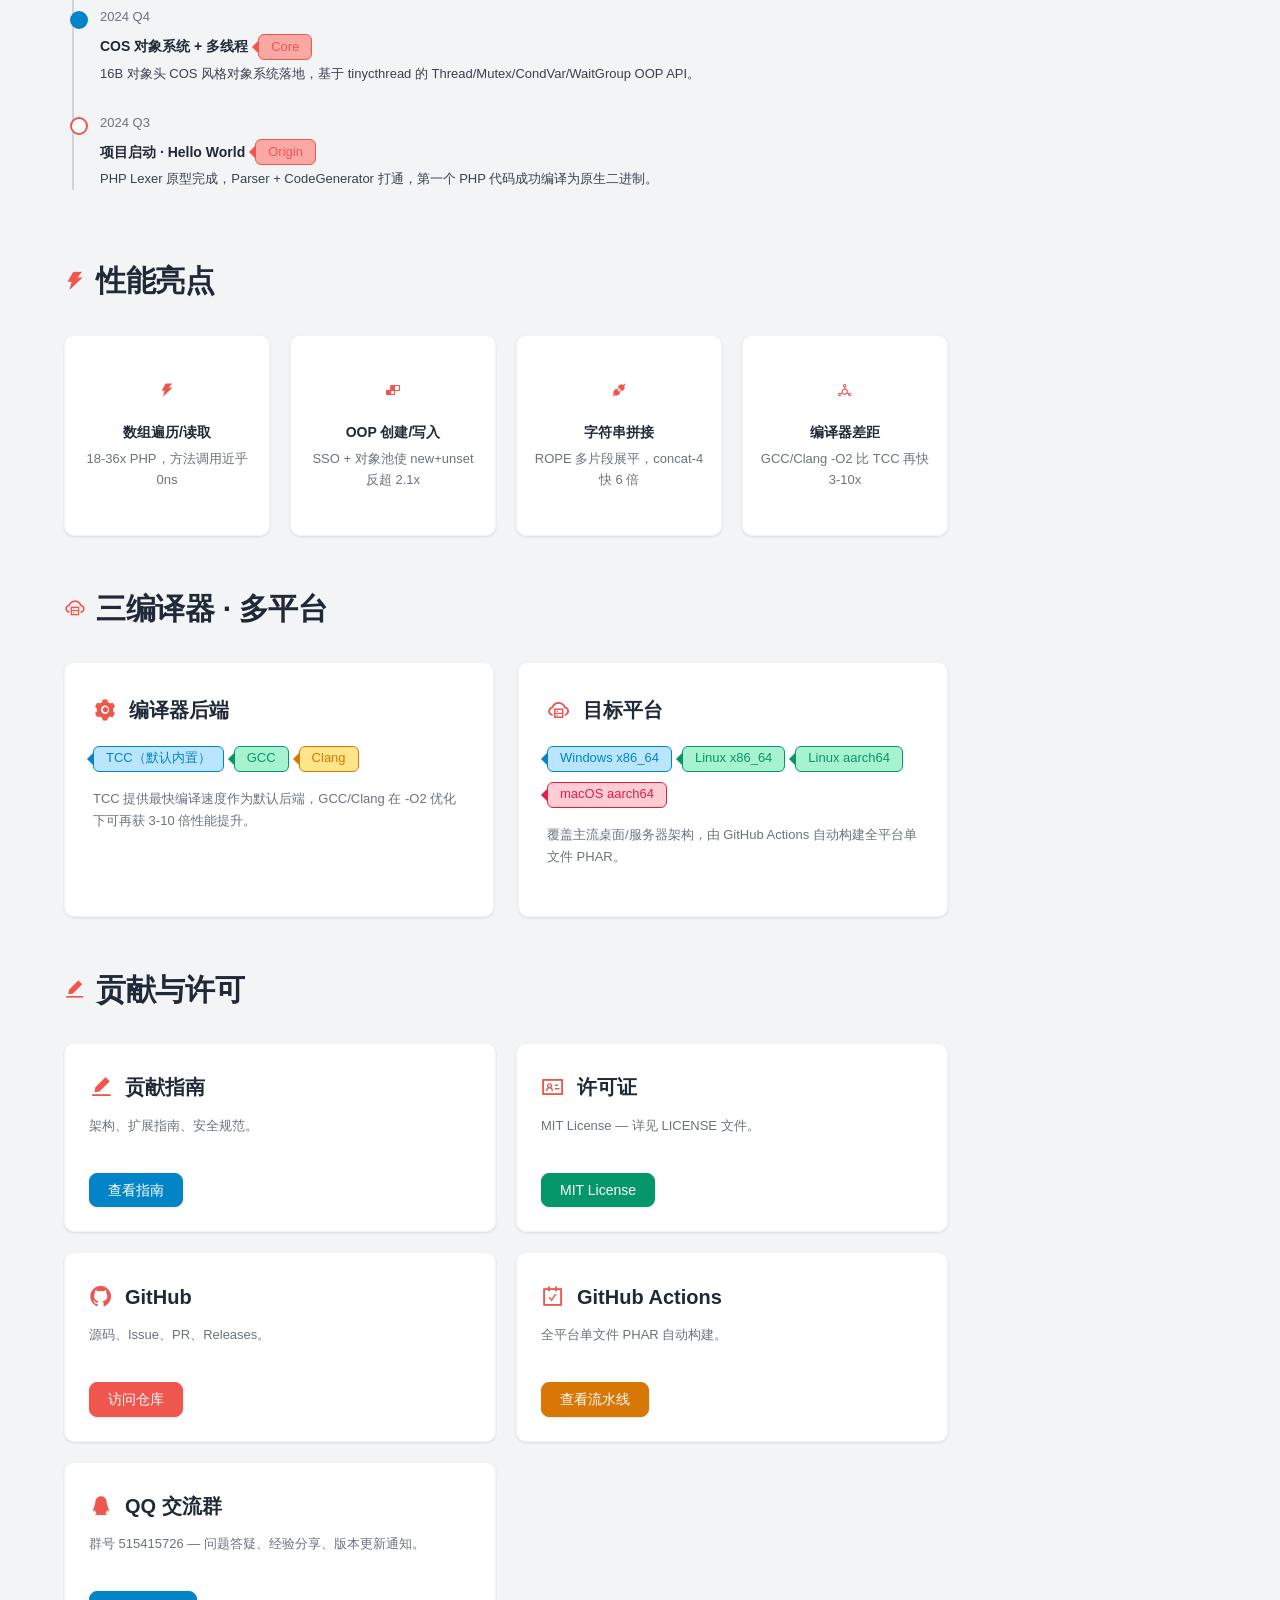
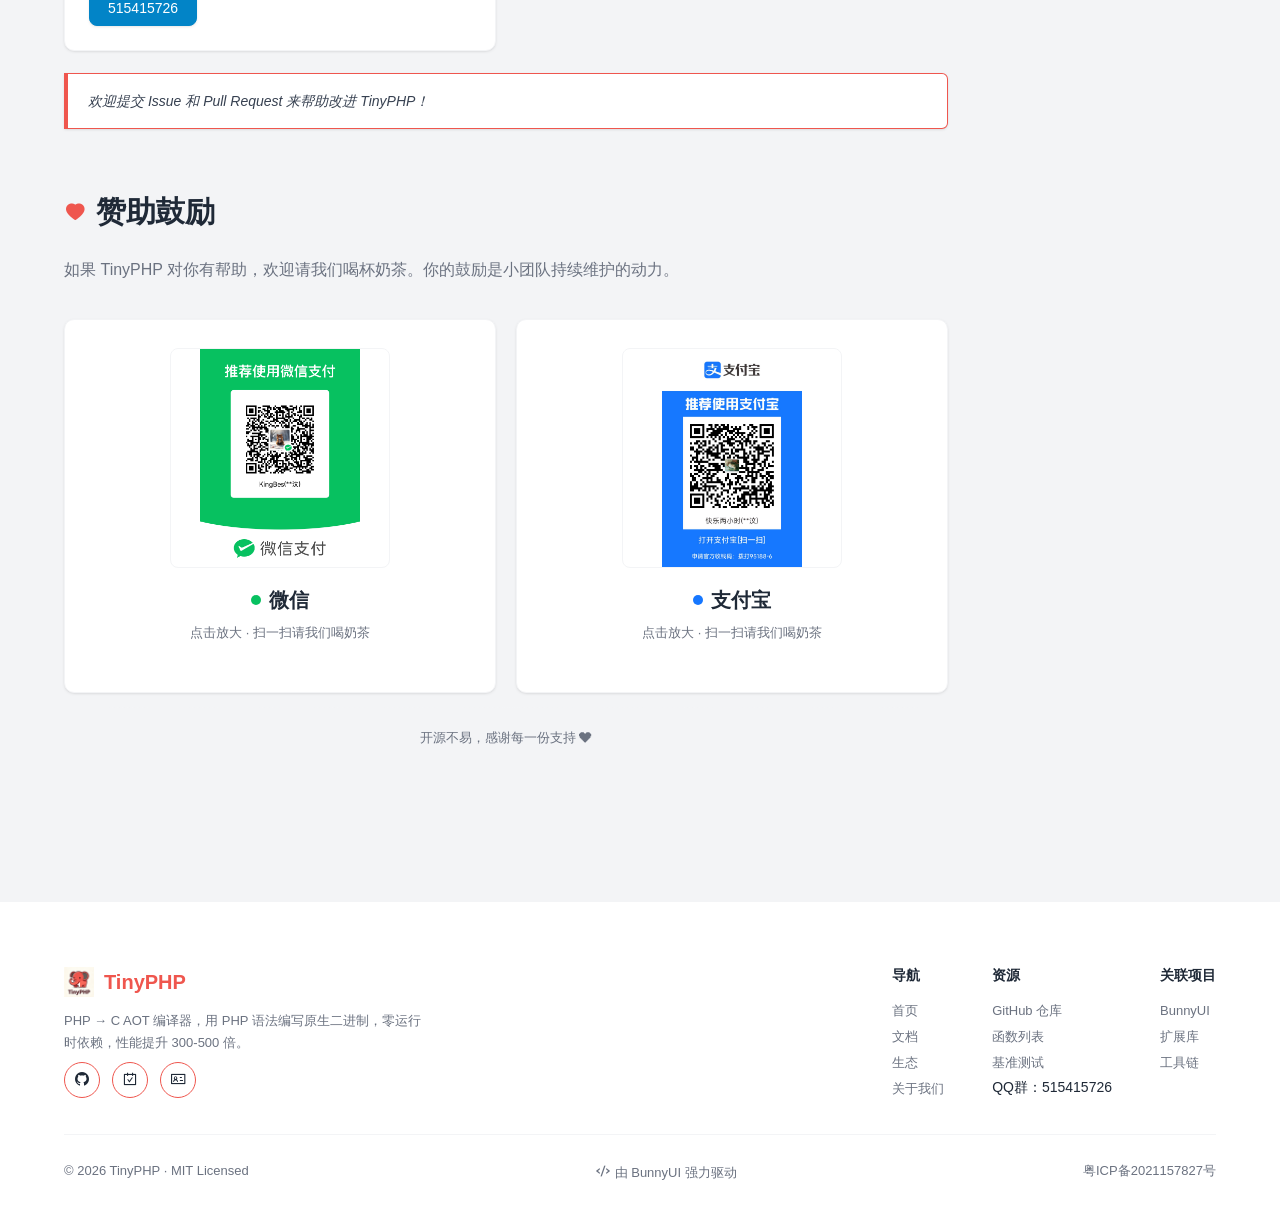
==== commit cfd40e38: "Update about.html" ====
--- a/about.html
+++ b/about.html
@@ -392,20 +392,20 @@
                                 <i class="bny-icon icon-heart-fill"></i>
                                 <h2>赞助鼓励</h2>
                             </div>
-                            <p class="sponsor-intro">如果 TinyPHP 对你有帮助，欢迎请作者喝杯咖啡。你的鼓励是项目持续维护的动力。</p>
+                            <p class="sponsor-intro">如果 TinyPHP 对你有帮助，欢迎请我们喝杯奶茶。你的鼓励是小团队持续维护的动力。</p>
                             <div class="sponsor-grid">
                                 <div class="bny-card sponsor-card" model="transition">
                                     <div class="body">
                                         <img class="sponsor-qr" src="assets/img/微信.png" alt="微信赞赏码" loading="lazy" data-preview data-preview-group="sponsor">
                                         <p class="sponsor-label"><span class="sponsor-dot wechat"></span>微信</p>
-                                        <p class="sponsor-desc">点击放大 · 扫一扫请作者喝杯咖啡</p>
+                                        <p class="sponsor-desc">点击放大 · 扫一扫请我们喝奶茶</p>
                                     </div>
                                 </div>
                                 <div class="bny-card sponsor-card" model="transition">
                                     <div class="body">
                                         <img class="sponsor-qr" src="assets/img/支付宝.jpg" alt="支付宝收款码" loading="lazy" data-preview data-preview-group="sponsor">
                                         <p class="sponsor-label"><span class="sponsor-dot alipay"></span>支付宝</p>
-                                        <p class="sponsor-desc">点击放大 · 扫一扫支持开源项目</p>
+                                        <p class="sponsor-desc">点击放大 · 扫一扫请我们喝奶茶</p>
                                     </div>
                                 </div>
                             </div>
